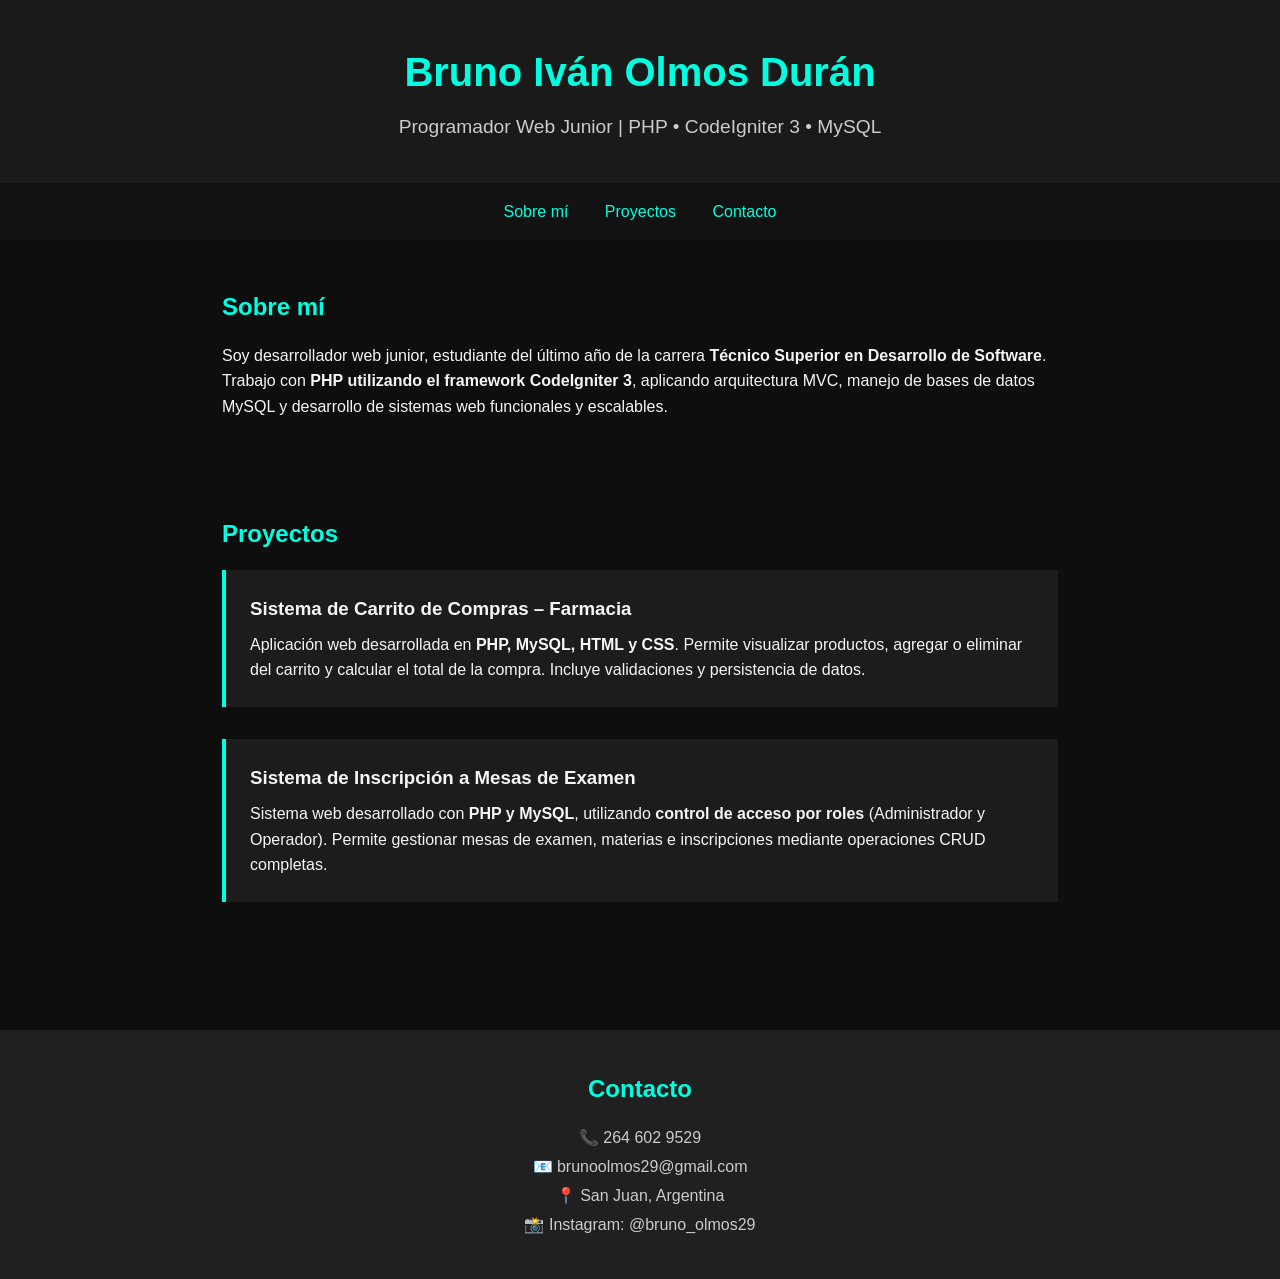
==== index.html @ dba027cf "Update portfolio details and styling in index.html" ====
<!DOCTYPE html>
<html lang="es">
<head>
  <meta charset="UTF-8">
  <meta name="viewport" content="width=device-width, initial-scale=1.0">
  <title>Bruno Iván Olmos Durán | Portafolio</title>

  <style>
    * {
      margin: 0;
      padding: 0;
      box-sizing: border-box;
      font-family: 'Segoe UI', sans-serif;
    }

    body {
      background-color: #0e0e0e;
      color: #f5f5f5;
      line-height: 1.6;
    }

    header {
      background-color: #1a1a1a;
      padding: 2.5rem;
      text-align: center;
    }

    header h1 {
      font-size: 2.5rem;
      color: #00ffe0;
    }

    header p {
      font-size: 1.2rem;
      color: #ccc;
      margin-top: .5rem;
    }

    nav {
      background: #121212;
      padding: 1rem;
      text-align: center;
    }

    nav a {
      color: #00ffe0;
      margin: 0 1rem;
      text-decoration: none;
      font-weight: 500;
    }

    section {
      padding: 3rem 2rem;
      max-width: 900px;
      margin: auto;
    }

    h2 {
      color: #00ffe0;
      margin-bottom: 1rem;
    }

    .proyecto {
      background-color: #1c1c1c;
      margin-bottom: 2rem;
      padding: 1.5rem;
      border-left: 4px solid #00ffe0;
    }

    .proyecto h3 {
      margin-bottom: .5rem;
    }

    footer {
      background-color: #202020;
      text-align: center;
      padding: 2.5rem;
      margin-top: 3rem;
    }

    footer p {
      color: #ccc;
      line-height: 1.8;
    }
  </style>
</head>

<body>

  <header>
    <h1>Bruno Iván Olmos Durán</h1>
    <p>Programador Web Junior | PHP • CodeIgniter 3 • MySQL</p>
  </header>

  <nav>
    <a href="#sobre-mi">Sobre mí</a>
    <a href="#proyectos">Proyectos</a>
    <a href="#contacto">Contacto</a>
  </nav>

  <section id="sobre-mi">
    <h2>Sobre mí</h2>
    <p>
      Soy desarrollador web junior, estudiante del último año de la carrera
      <strong>Técnico Superior en Desarrollo de Software</strong>.
      Trabajo con <strong>PHP utilizando el framework CodeIgniter 3</strong>,
      aplicando arquitectura MVC, manejo de bases de datos MySQL y desarrollo de
      sistemas web funcionales y escalables.
    </p>
  </section>

  <section id="proyectos">
    <h2>Proyectos</h2>

    <div class="proyecto">
      <h3>Sistema de Carrito de Compras – Farmacia</h3>
      <p>
        Aplicación web desarrollada en <strong>PHP, MySQL, HTML y CSS</strong>.
        Permite visualizar productos, agregar o eliminar del carrito y calcular
        el total de la compra. Incluye validaciones y persistencia de datos.
      </p>
    </div>

    <div class="proyecto">
      <h3>Sistema de Inscripción a Mesas de Examen</h3>
      <p>
        Sistema web desarrollado con <strong>PHP y MySQL</strong>, utilizando
        <strong>control de acceso por roles</strong> (Administrador y Operador).
        Permite gestionar mesas de examen, materias e inscripciones mediante
        operaciones CRUD completas.
      </p>
    </div>

  </section>

  <footer id="contacto">
    <h2>Contacto</h2>
    <p>
      📞 264 602 9529 <br>
      📧 brunoolmos29@gmail.com <br>
      📍 San Juan, Argentina <br>
      📸 Instagram: @bruno_olmos29
    </p>
  </footer>

</body>
</html>
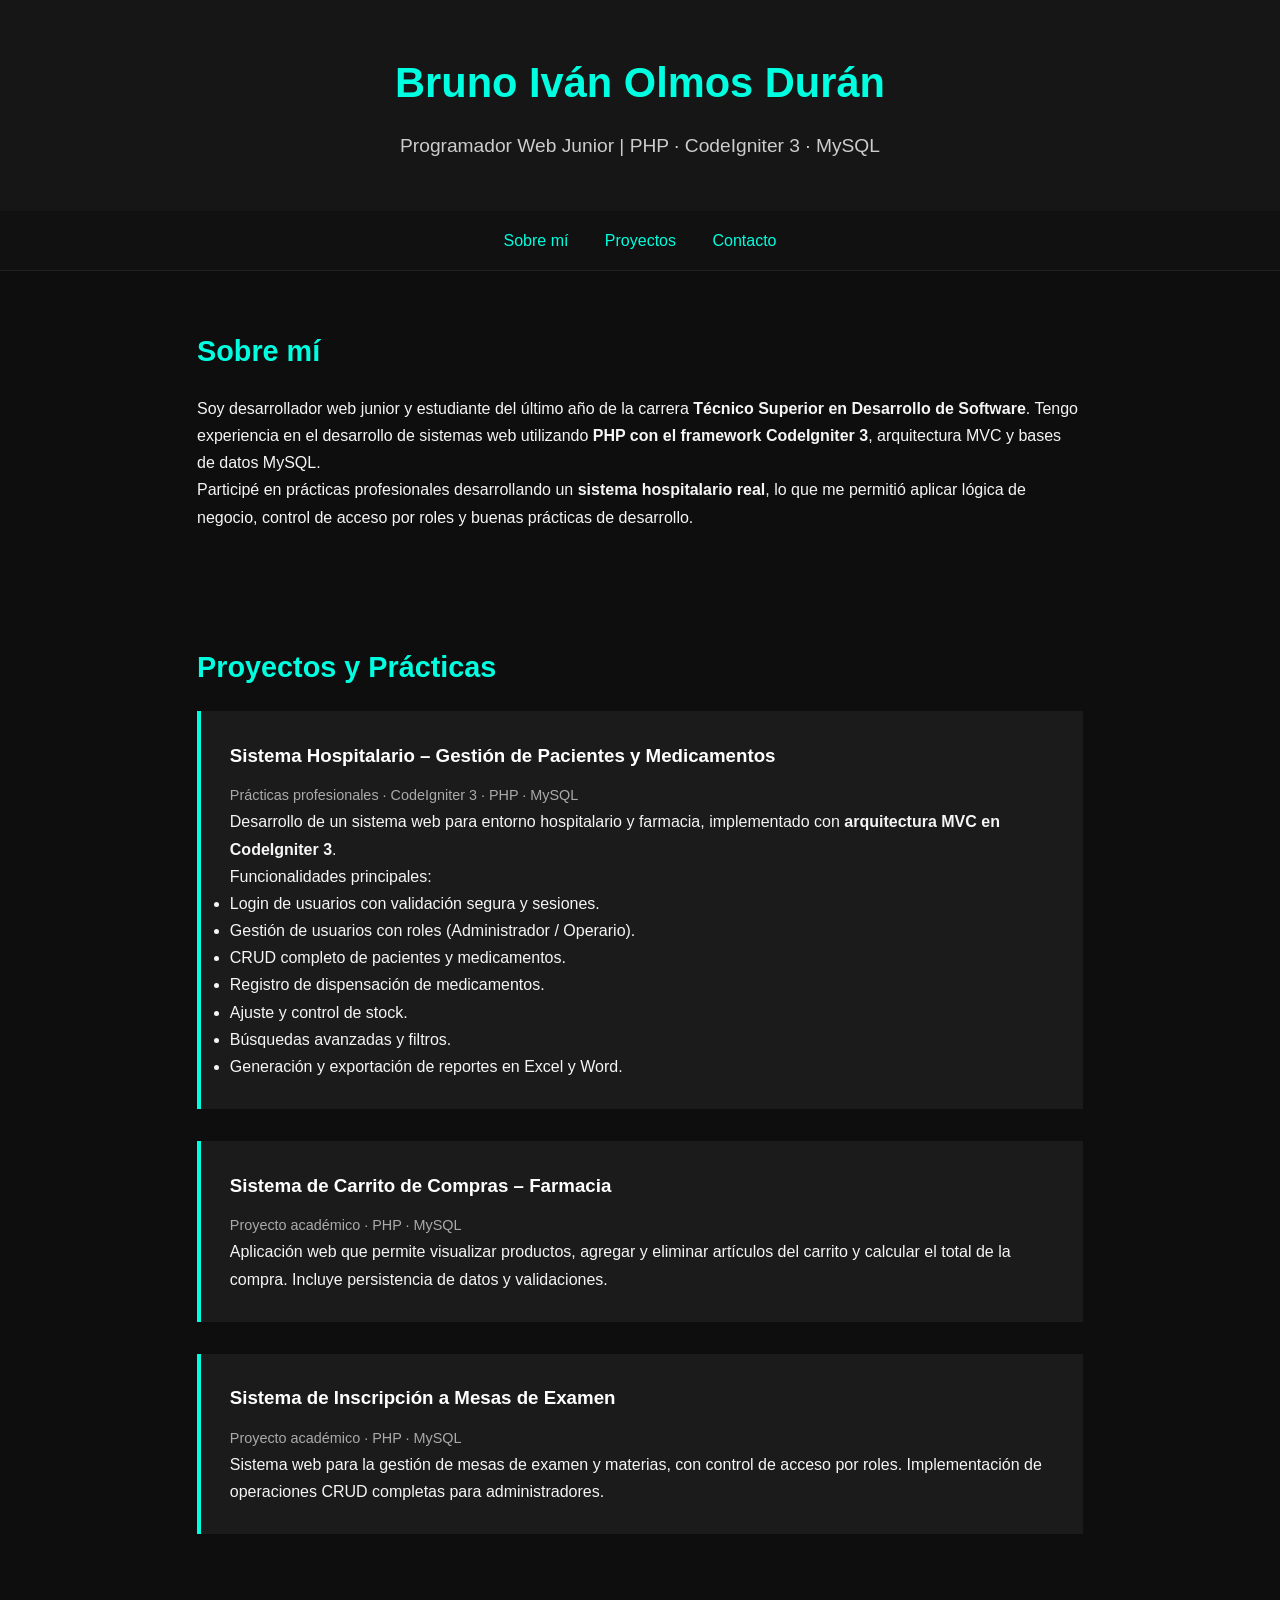
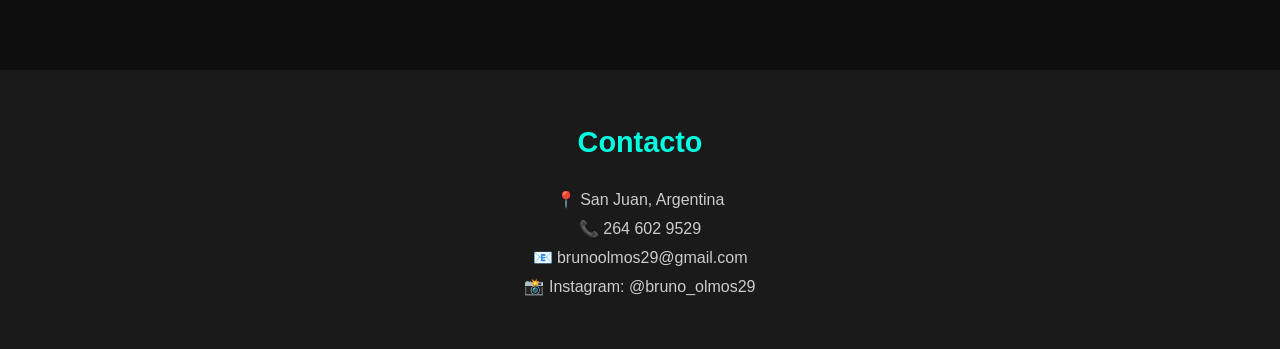
==== commit c325a587: "Update index.html" ====
--- a/index.html
+++ b/index.html
@@ -3,7 +3,7 @@
 <head>
   <meta charset="UTF-8">
   <meta name="viewport" content="width=device-width, initial-scale=1.0">
-  <title>Bruno Iván Olmos Durán | Portafolio</title>
+  <title>Bruno Iván Olmos Durán | Portafolio Profesional</title>
 
   <style>
     * {
@@ -16,30 +16,31 @@
     body {
       background-color: #0e0e0e;
       color: #f5f5f5;
-      line-height: 1.6;
+      line-height: 1.7;
     }
 
     header {
-      background-color: #1a1a1a;
-      padding: 2.5rem;
+      background-color: #161616;
+      padding: 3rem 2rem;
       text-align: center;
     }
 
     header h1 {
-      font-size: 2.5rem;
+      font-size: 2.6rem;
       color: #00ffe0;
     }
 
     header p {
       font-size: 1.2rem;
       color: #ccc;
-      margin-top: .5rem;
+      margin-top: 0.7rem;
     }
 
     nav {
-      background: #121212;
+      background: #111;
       padding: 1rem;
       text-align: center;
+      border-bottom: 1px solid #222;
     }
 
     nav a {
@@ -50,31 +51,38 @@
     }
 
     section {
-      padding: 3rem 2rem;
-      max-width: 900px;
+      padding: 3.5rem 2rem;
+      max-width: 950px;
       margin: auto;
     }
 
     h2 {
       color: #00ffe0;
-      margin-bottom: 1rem;
+      margin-bottom: 1.2rem;
+      font-size: 1.8rem;
     }
 
     .proyecto {
-      background-color: #1c1c1c;
+      background-color: #1b1b1b;
       margin-bottom: 2rem;
-      padding: 1.5rem;
+      padding: 1.8rem;
       border-left: 4px solid #00ffe0;
     }
 
     .proyecto h3 {
-      margin-bottom: .5rem;
+      margin-bottom: 0.6rem;
+      color: #ffffff;
+    }
+
+    .proyecto span {
+      font-size: 0.9rem;
+      color: #aaa;
     }
 
     footer {
-      background-color: #202020;
+      background-color: #1a1a1a;
       text-align: center;
-      padding: 2.5rem;
+      padding: 3rem 2rem;
       margin-top: 3rem;
     }
 
@@ -89,7 +97,7 @@
 
   <header>
     <h1>Bruno Iván Olmos Durán</h1>
-    <p>Programador Web Junior | PHP • CodeIgniter 3 • MySQL</p>
+    <p>Programador Web Junior | PHP · CodeIgniter 3 · MySQL</p>
   </header>
 
   <nav>
@@ -101,33 +109,60 @@
   <section id="sobre-mi">
     <h2>Sobre mí</h2>
     <p>
-      Soy desarrollador web junior, estudiante del último año de la carrera
+      Soy desarrollador web junior y estudiante del último año de la carrera
       <strong>Técnico Superior en Desarrollo de Software</strong>.
-      Trabajo con <strong>PHP utilizando el framework CodeIgniter 3</strong>,
-      aplicando arquitectura MVC, manejo de bases de datos MySQL y desarrollo de
-      sistemas web funcionales y escalables.
+      Tengo experiencia en el desarrollo de sistemas web utilizando
+      <strong>PHP con el framework CodeIgniter 3</strong>, arquitectura MVC y
+      bases de datos MySQL.
+    </p>
+    <p>
+      Participé en prácticas profesionales desarrollando un
+      <strong>sistema hospitalario real</strong>, lo que me permitió aplicar
+      lógica de negocio, control de acceso por roles y buenas prácticas de desarrollo.
     </p>
   </section>
 
   <section id="proyectos">
-    <h2>Proyectos</h2>
+    <h2>Proyectos y Prácticas</h2>
+
+    <div class="proyecto">
+      <h3>Sistema Hospitalario – Gestión de Pacientes y Medicamentos</h3>
+      <span>Prácticas profesionales · CodeIgniter 3 · PHP · MySQL</span>
+      <p>
+        Desarrollo de un sistema web para entorno hospitalario y farmacia,
+        implementado con <strong>arquitectura MVC en CodeIgniter 3</strong>.
+      </p>
+      <p>
+        Funcionalidades principales:
+      </p>
+      <ul>
+        <li>Login de usuarios con validación segura y sesiones.</li>
+        <li>Gestión de usuarios con roles (Administrador / Operario).</li>
+        <li>CRUD completo de pacientes y medicamentos.</li>
+        <li>Registro de dispensación de medicamentos.</li>
+        <li>Ajuste y control de stock.</li>
+        <li>Búsquedas avanzadas y filtros.</li>
+        <li>Generación y exportación de reportes en Excel y Word.</li>
+      </ul>
+    </div>
 
     <div class="proyecto">
       <h3>Sistema de Carrito de Compras – Farmacia</h3>
+      <span>Proyecto académico · PHP · MySQL</span>
       <p>
-        Aplicación web desarrollada en <strong>PHP, MySQL, HTML y CSS</strong>.
-        Permite visualizar productos, agregar o eliminar del carrito y calcular
-        el total de la compra. Incluye validaciones y persistencia de datos.
+        Aplicación web que permite visualizar productos, agregar y eliminar
+        artículos del carrito y calcular el total de la compra.
+        Incluye persistencia de datos y validaciones.
       </p>
     </div>
 
     <div class="proyecto">
       <h3>Sistema de Inscripción a Mesas de Examen</h3>
+      <span>Proyecto académico · PHP · MySQL</span>
       <p>
-        Sistema web desarrollado con <strong>PHP y MySQL</strong>, utilizando
-        <strong>control de acceso por roles</strong> (Administrador y Operador).
-        Permite gestionar mesas de examen, materias e inscripciones mediante
-        operaciones CRUD completas.
+        Sistema web para la gestión de mesas de examen y materias,
+        con control de acceso por roles.
+        Implementación de operaciones CRUD completas para administradores.
       </p>
     </div>
 
@@ -136,9 +171,9 @@
   <footer id="contacto">
     <h2>Contacto</h2>
     <p>
+      📍 San Juan, Argentina <br>
       📞 264 602 9529 <br>
       📧 brunoolmos29@gmail.com <br>
-      📍 San Juan, Argentina <br>
       📸 Instagram: @bruno_olmos29
     </p>
   </footer>
@@ -146,3 +181,4 @@
 </body>
 </html>
 
+
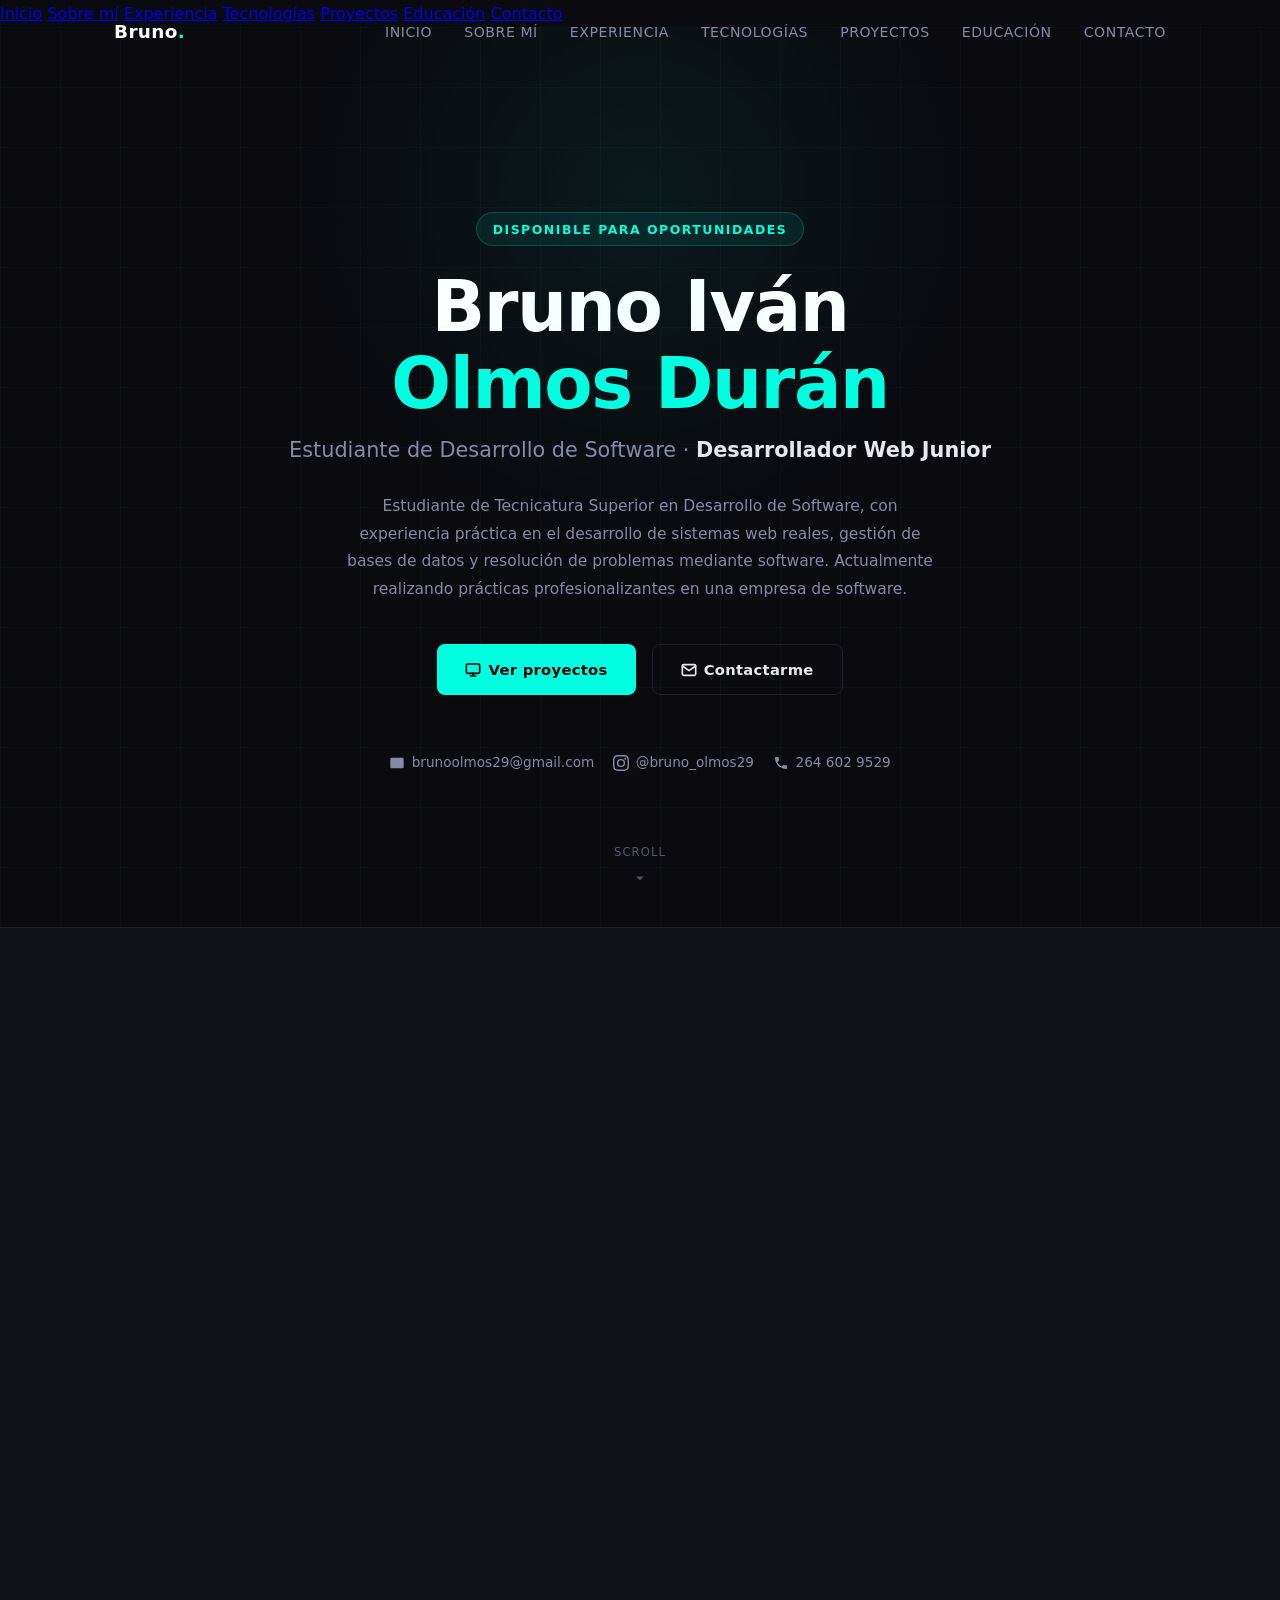
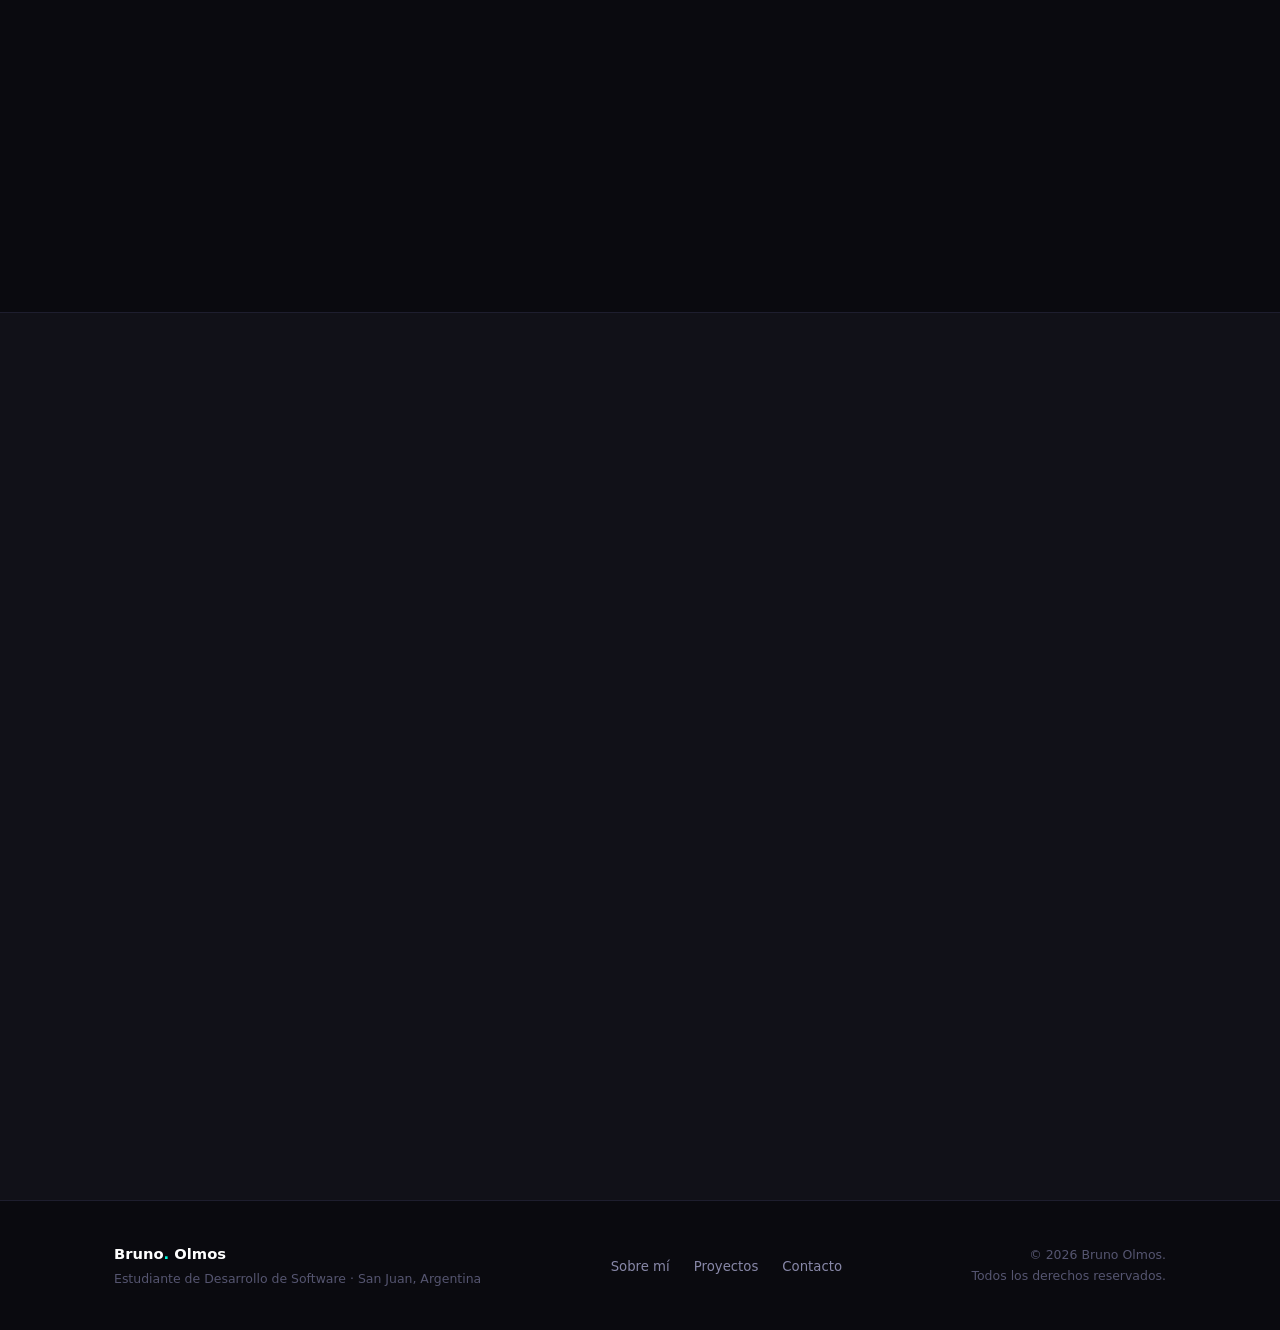
==== commit cacfb452: "Rediseño completo del portfolio" ====
--- a/index.html
+++ b/index.html
@@ -3,182 +3,633 @@
 <head>
   <meta charset="UTF-8">
   <meta name="viewport" content="width=device-width, initial-scale=1.0">
-  <title>Bruno Iván Olmos Durán | Portafolio Profesional</title>
-
-  <style>
-    * {
-      margin: 0;
-      padding: 0;
-      box-sizing: border-box;
-      font-family: 'Segoe UI', sans-serif;
-    }
-
-    body {
-      background-color: #0e0e0e;
-      color: #f5f5f5;
-      line-height: 1.7;
-    }
-
-    header {
-      background-color: #161616;
-      padding: 3rem 2rem;
-      text-align: center;
-    }
-
-    header h1 {
-      font-size: 2.6rem;
-      color: #00ffe0;
-    }
-
-    header p {
-      font-size: 1.2rem;
-      color: #ccc;
-      margin-top: 0.7rem;
-    }
-
-    nav {
-      background: #111;
-      padding: 1rem;
-      text-align: center;
-      border-bottom: 1px solid #222;
-    }
-
-    nav a {
-      color: #00ffe0;
-      margin: 0 1rem;
-      text-decoration: none;
-      font-weight: 500;
-    }
-
-    section {
-      padding: 3.5rem 2rem;
-      max-width: 950px;
-      margin: auto;
-    }
-
-    h2 {
-      color: #00ffe0;
-      margin-bottom: 1.2rem;
-      font-size: 1.8rem;
-    }
-
-    .proyecto {
-      background-color: #1b1b1b;
-      margin-bottom: 2rem;
-      padding: 1.8rem;
-      border-left: 4px solid #00ffe0;
-    }
-
-    .proyecto h3 {
-      margin-bottom: 0.6rem;
-      color: #ffffff;
-    }
-
-    .proyecto span {
-      font-size: 0.9rem;
-      color: #aaa;
-    }
-
-    footer {
-      background-color: #1a1a1a;
-      text-align: center;
-      padding: 3rem 2rem;
-      margin-top: 3rem;
-    }
-
-    footer p {
-      color: #ccc;
-      line-height: 1.8;
-    }
-  </style>
+
+  <!-- SEO -->
+  <title>Bruno Olmos | Desarrollador de Software</title>
+  <meta name="description" content="Bruno Iván Olmos Durán — Estudiante de Tecnicatura Superior en Desarrollo de Software, con experiencia práctica en el desarrollo de sistemas web, PHP, CodeIgniter, MySQL y arquitectura MVC. San Juan, Argentina.">
+  <meta name="keywords" content="Bruno Olmos, desarrollador web, PHP, CodeIgniter, MySQL, portfolio, San Juan Argentina, desarrollo de software">
+  <meta name="author" content="Bruno Iván Olmos Durán">
+
+  <!-- Open Graph -->
+  <meta property="og:type" content="website">
+  <meta property="og:title" content="Bruno Olmos | Desarrollador de Software">
+  <meta property="og:description" content="Estudiante de Desarrollo de Software con experiencia práctica en sistemas web reales. PHP · CodeIgniter · MySQL · MVC.">
+  <meta property="og:locale" content="es_AR">
+
+  <!-- Favicon (emoji fallback) -->
+  <link rel="icon" href="data:image/svg+xml,<svg xmlns='http://www.w3.org/2000/svg' viewBox='0 0 100 100'><text y='.9em' font-size='90'>💻</text></svg>">
+
+  <link rel="stylesheet" href="css/style.css">
 </head>
 
 <body>
 
-  <header>
-    <h1>Bruno Iván Olmos Durán</h1>
-    <p>Programador Web Junior | PHP · CodeIgniter 3 · MySQL</p>
-  </header>
-
-  <nav>
+  <!-- ============================================================
+       NAVBAR
+  ============================================================ -->
+  <nav id="navbar" role="navigation" aria-label="Navegación principal">
+    <div class="container nav-inner">
+      <a href="#hero" class="nav-logo">Bruno<span>.</span></a>
+
+      <ul class="nav-links" role="list">
+        <li><a href="#hero">Inicio</a></li>
+        <li><a href="#sobre-mi">Sobre mí</a></li>
+        <li><a href="#experiencia">Experiencia</a></li>
+        <li><a href="#tecnologias">Tecnologías</a></li>
+        <li><a href="#proyectos">Proyectos</a></li>
+        <li><a href="#educacion">Educación</a></li>
+        <li><a href="#contacto">Contacto</a></li>
+      </ul>
+
+      <button
+        class="nav-toggle"
+        id="nav-toggle"
+        aria-label="Abrir menú"
+        aria-expanded="false"
+        aria-controls="nav-mobile"
+      >
+        <span></span>
+        <span></span>
+        <span></span>
+      </button>
+    </div>
+  </nav>
+
+  <!-- Mobile menu overlay -->
+  <nav id="nav-mobile" role="navigation" aria-label="Menú móvil" aria-hidden="true">
+    <a href="#hero">Inicio</a>
     <a href="#sobre-mi">Sobre mí</a>
+    <a href="#experiencia">Experiencia</a>
+    <a href="#tecnologias">Tecnologías</a>
     <a href="#proyectos">Proyectos</a>
+    <a href="#educacion">Educación</a>
     <a href="#contacto">Contacto</a>
   </nav>
 
-  <section id="sobre-mi">
-    <h2>Sobre mí</h2>
-    <p>
-      Soy desarrollador web junior y estudiante del último año de la carrera
-      <strong>Técnico Superior en Desarrollo de Software</strong>.
-      Tengo experiencia en el desarrollo de sistemas web utilizando
-      <strong>PHP con el framework CodeIgniter 3</strong>, arquitectura MVC y
-      bases de datos MySQL.
+
+  <!-- ============================================================
+       HERO
+  ============================================================ -->
+  <header id="hero" role="banner">
+    <div class="hero-badge">Disponible para oportunidades</div>
+
+    <h1 class="hero-name">
+      Bruno Iván<br><span>Olmos Durán</span>
+    </h1>
+
+    <p class="hero-title">
+      Estudiante de Desarrollo de Software ·
+      <strong><span id="typed-subtitle">Desarrollador Web Junior</span></strong>
     </p>
-    <p>
-      Participé en prácticas profesionales desarrollando un
-      <strong>sistema hospitalario real</strong>, lo que me permitió aplicar
-      lógica de negocio, control de acceso por roles y buenas prácticas de desarrollo.
+
+    <p class="hero-description">
+      Estudiante de Tecnicatura Superior en Desarrollo de Software, con experiencia
+      práctica en el desarrollo de sistemas web reales, gestión de bases de datos
+      y resolución de problemas mediante software. Actualmente realizando prácticas
+      profesionalizantes en una empresa de software.
     </p>
+
+    <div class="hero-buttons">
+      <a href="#proyectos" class="btn btn-primary">
+        <svg width="16" height="16" viewBox="0 0 24 24" fill="none" stroke="currentColor" stroke-width="2.5" stroke-linecap="round" stroke-linejoin="round" aria-hidden="true"><rect x="2" y="3" width="20" height="14" rx="2"/><path d="M8 21h8M12 17v4"/></svg>
+        Ver proyectos
+      </a>
+      <a href="#contacto" class="btn btn-outline">
+        <svg width="16" height="16" viewBox="0 0 24 24" fill="none" stroke="currentColor" stroke-width="2.5" stroke-linecap="round" stroke-linejoin="round" aria-hidden="true"><path d="M4 4h16c1.1 0 2 .9 2 2v12c0 1.1-.9 2-2 2H4c-1.1 0-2-.9-2-2V6c0-1.1.9-2 2-2z"/><polyline points="22,6 12,13 2,6"/></svg>
+        Contactarme
+      </a>
+    </div>
+
+    <div class="hero-contact-links">
+      <a href="mailto:brunoolmos29@gmail.com" class="hero-contact-link" aria-label="Enviar email a Bruno Olmos">
+        <svg viewBox="0 0 24 24" aria-hidden="true"><path d="M4 4h16c1.1 0 2 .9 2 2v12c0 1.1-.9 2-2 2H4c-1.1 0-2-.9-2-2V6c0-1.1.9-2 2-2zm8 7L4 6h16l-8 5z"/></svg>
+        brunoolmos29@gmail.com
+      </a>
+      <a href="https://www.instagram.com/bruno_olmos29" target="_blank" rel="noopener noreferrer" class="hero-contact-link" aria-label="Instagram de Bruno Olmos">
+        <svg viewBox="0 0 24 24" aria-hidden="true"><path d="M12 2.163c3.204 0 3.584.012 4.85.07 3.252.148 4.771 1.691 4.919 4.919.058 1.265.069 1.645.069 4.849 0 3.205-.012 3.584-.069 4.849-.149 3.225-1.664 4.771-4.919 4.919-1.266.058-1.644.07-4.85.07-3.204 0-3.584-.012-4.849-.07-3.26-.149-4.771-1.699-4.919-4.92-.058-1.265-.07-1.644-.07-4.849 0-3.204.013-3.583.07-4.849.149-3.227 1.664-4.771 4.919-4.919 1.266-.057 1.645-.069 4.849-.069zM12 0C8.741 0 8.333.014 7.053.072 2.695.272.273 2.69.073 7.052.014 8.333 0 8.741 0 12c0 3.259.014 3.668.072 4.948.2 4.358 2.618 6.78 6.98 6.98C8.333 23.986 8.741 24 12 24c3.259 0 3.668-.014 4.948-.072 4.354-.2 6.782-2.618 6.979-6.98.059-1.28.073-1.689.073-4.948 0-3.259-.014-3.667-.072-4.947-.196-4.354-2.617-6.78-6.979-6.98C15.668.014 15.259 0 12 0zm0 5.838a6.162 6.162 0 100 12.324 6.162 6.162 0 000-12.324zM12 16a4 4 0 110-8 4 4 0 010 8zm6.406-11.845a1.44 1.44 0 100 2.881 1.44 1.44 0 000-2.881z"/></svg>
+        @bruno_olmos29
+      </a>
+      <a href="tel:+5492646029529" class="hero-contact-link" aria-label="Llamar a Bruno Olmos">
+        <svg viewBox="0 0 24 24" aria-hidden="true"><path d="M6.62 10.79c1.44 2.83 3.76 5.14 6.59 6.59l2.2-2.2c.27-.27.67-.36 1.02-.24 1.12.37 2.33.57 3.57.57.55 0 1 .45 1 1V20c0 .55-.45 1-1 1-9.39 0-17-7.61-17-17 0-.55.45-1 1-1h3.5c.55 0 1 .45 1 1 0 1.25.2 2.45.57 3.57.11.35.03.74-.25 1.02l-2.2 2.2z"/></svg>
+        264 602 9529
+      </a>
+    </div>
+
+    <div class="scroll-indicator" aria-hidden="true">
+      <span>scroll</span>
+      <svg viewBox="0 0 24 24"><path d="M7 10l5 5 5-5"/></svg>
+    </div>
+  </header>
+
+
+  <!-- ============================================================
+       SOBRE MÍ
+  ============================================================ -->
+  <section id="sobre-mi" aria-labelledby="sobre-mi-title">
+    <div class="container">
+      <div class="about-grid">
+
+        <div class="about-text reveal">
+          <h2 class="section-title" id="sobre-mi-title">Sobre <span>mí</span></h2>
+          <div class="section-divider" aria-hidden="true"></div>
+          <p class="section-subtitle">Quién soy y qué me mueve</p>
+
+          <p>
+            Soy estudiante del último año de la
+            <strong>Tecnicatura Superior en Desarrollo de Software</strong>,
+            con enfoque en el desarrollo de sistemas web orientados al backend,
+            bases de datos y resolución de problemas reales.
+          </p>
+          <p>
+            Actualmente realizo <strong>prácticas profesionalizantes</strong> en una empresa
+            de software, donde participé en el desarrollo de un sistema hospitalario real,
+            trabajando con lógica de negocio, control de acceso, gestión de datos y
+            generación de reportes.
+          </p>
+          <p>
+            Disfruto del proceso de convertir un problema concreto en una solución de software
+            funcional. Me interesa seguir creciendo profesionalmente, sumar experiencia práctica
+            y trabajar en equipo.
+          </p>
+
+          <div class="about-chips" aria-label="Áreas de interés">
+            <span class="chip">Backend</span>
+            <span class="chip">Bases de datos</span>
+            <span class="chip">Desarrollo web</span>
+            <span class="chip">Arquitectura MVC</span>
+            <span class="chip">Sistemas de gestión</span>
+          </div>
+        </div>
+
+        <div class="about-stats reveal reveal-delay-2" aria-label="Datos destacados">
+          <div class="stat-card">
+            <span class="stat-icon" aria-hidden="true">🎓</span>
+            <div class="stat-value">Último año</div>
+            <div class="stat-label">Tecnicatura en Desarrollo de Software</div>
+          </div>
+          <div class="stat-card">
+            <span class="stat-icon" aria-hidden="true">🏥</span>
+            <div class="stat-value">Prácticas reales</div>
+            <div class="stat-label">Sistema hospitalario en empresa de software</div>
+          </div>
+          <div class="stat-card">
+            <span class="stat-icon" aria-hidden="true">💻</span>
+            <div class="stat-value">3 proyectos</div>
+            <div class="stat-label">Web con PHP, MySQL y CodeIgniter</div>
+          </div>
+          <div class="stat-card">
+            <span class="stat-icon" aria-hidden="true">📍</span>
+            <div class="stat-value">San Juan</div>
+            <div class="stat-label">Argentina</div>
+          </div>
+        </div>
+
+      </div>
+    </div>
   </section>
 
-  <section id="proyectos">
-    <h2>Proyectos y Prácticas</h2>
-
-    <div class="proyecto">
-      <h3>Sistema Hospitalario – Gestión de Pacientes y Medicamentos</h3>
-      <span>Prácticas profesionales · CodeIgniter 3 · PHP · MySQL</span>
-      <p>
-        Desarrollo de un sistema web para entorno hospitalario y farmacia,
-        implementado con <strong>arquitectura MVC en CodeIgniter 3</strong>.
-      </p>
-      <p>
-        Funcionalidades principales:
-      </p>
-      <ul>
-        <li>Login de usuarios con validación segura y sesiones.</li>
-        <li>Gestión de usuarios con roles (Administrador / Operario).</li>
-        <li>CRUD completo de pacientes y medicamentos.</li>
-        <li>Registro de dispensación de medicamentos.</li>
-        <li>Ajuste y control de stock.</li>
-        <li>Búsquedas avanzadas y filtros.</li>
-        <li>Generación y exportación de reportes en Excel y Word.</li>
-      </ul>
-    </div>
-
-    <div class="proyecto">
-      <h3>Sistema de Carrito de Compras – Farmacia</h3>
-      <span>Proyecto académico · PHP · MySQL</span>
-      <p>
-        Aplicación web que permite visualizar productos, agregar y eliminar
-        artículos del carrito y calcular el total de la compra.
-        Incluye persistencia de datos y validaciones.
-      </p>
-    </div>
-
-    <div class="proyecto">
-      <h3>Sistema de Inscripción a Mesas de Examen</h3>
-      <span>Proyecto académico · PHP · MySQL</span>
-      <p>
-        Sistema web para la gestión de mesas de examen y materias,
-        con control de acceso por roles.
-        Implementación de operaciones CRUD completas para administradores.
-      </p>
-    </div>
-
+
+  <!-- ============================================================
+       EXPERIENCIA
+  ============================================================ -->
+  <section id="experiencia" aria-labelledby="experiencia-title">
+    <div class="container">
+      <div class="reveal">
+        <h2 class="section-title" id="experiencia-title">Experiencia <span>Profesional</span></h2>
+        <div class="section-divider" aria-hidden="true"></div>
+        <p class="section-subtitle">Prácticas profesionalizantes en empresa de software</p>
+      </div>
+
+      <article class="exp-card reveal reveal-delay-1" aria-label="Prácticas profesionalizantes">
+        <div class="exp-header">
+          <div>
+            <h3 class="exp-title">Desarrollador Web — Prácticas Profesionalizantes</h3>
+            <p class="exp-company">Empresa de Software · San Juan, Argentina</p>
+          </div>
+          <span class="exp-period">2025 — Actualidad</span>
+        </div>
+
+        <p class="exp-description">
+          Participación en el desarrollo de un sistema de gestión hospitalaria,
+          trabajando sobre funcionalidades reales, integrando con bases de datos
+          MySQL y aplicando arquitectura MVC con el framework CodeIgniter 3.
+        </p>
+
+        <ul class="exp-tasks" aria-label="Tareas realizadas">
+          <li>Desarrollo y mantenimiento del sistema</li>
+          <li>Login de usuarios con sesiones seguras</li>
+          <li>Implementación de roles (Administrador / Operario)</li>
+          <li>CRUD completo de pacientes</li>
+          <li>Gestión de medicamentos</li>
+          <li>Registro de dispensación de medicamentos</li>
+          <li>Ajuste y control de stock</li>
+          <li>Búsquedas avanzadas y filtros</li>
+          <li>Generación de reportes</li>
+          <li>Exportación a Excel y Word</li>
+          <li>Pruebas y corrección de errores</li>
+          <li>Trabajo en equipo</li>
+        </ul>
+
+        <div class="exp-tech" aria-label="Tecnologías utilizadas">
+          <span class="tech-tag">PHP</span>
+          <span class="tech-tag">CodeIgniter 3</span>
+          <span class="tech-tag">MySQL</span>
+          <span class="tech-tag">MVC</span>
+          <span class="tech-tag">HTML5</span>
+          <span class="tech-tag">CSS3</span>
+        </div>
+      </article>
+    </div>
   </section>
 
-  <footer id="contacto">
-    <h2>Contacto</h2>
-    <p>
-      📍 San Juan, Argentina <br>
-      📞 264 602 9529 <br>
-      📧 brunoolmos29@gmail.com <br>
-      📸 Instagram: @bruno_olmos29
-    </p>
+
+  <!-- ============================================================
+       TECNOLOGÍAS
+  ============================================================ -->
+  <section id="tecnologias" aria-labelledby="tecnologias-title">
+    <div class="container">
+      <div class="reveal">
+        <h2 class="section-title" id="tecnologias-title"><span>Tecnologías</span> que utilizo</h2>
+        <div class="section-divider" aria-hidden="true"></div>
+        <p class="section-subtitle">Stack técnico con el que trabajo actualmente</p>
+      </div>
+
+      <div class="tech-categories">
+
+        <!-- Backend -->
+        <div class="reveal reveal-delay-1">
+          <h3 class="tech-category-title">Backend</h3>
+          <div class="tech-grid">
+            <div class="tech-card">
+              <span class="tech-card-icon" aria-hidden="true">🐘</span>
+              <div class="tech-card-name">PHP</div>
+              <div class="tech-card-desc">Lenguaje principal de desarrollo</div>
+            </div>
+            <div class="tech-card">
+              <span class="tech-card-icon" aria-hidden="true">⚙️</span>
+              <div class="tech-card-name">CodeIgniter 3</div>
+              <div class="tech-card-desc">Framework MVC para PHP</div>
+            </div>
+          </div>
+        </div>
+
+        <!-- Base de datos -->
+        <div class="reveal reveal-delay-2">
+          <h3 class="tech-category-title">Base de datos</h3>
+          <div class="tech-grid">
+            <div class="tech-card">
+              <span class="tech-card-icon" aria-hidden="true">🗄️</span>
+              <div class="tech-card-name">MySQL</div>
+              <div class="tech-card-desc">Modelado y gestión de datos relacionales</div>
+            </div>
+          </div>
+        </div>
+
+        <!-- Frontend -->
+        <div class="reveal reveal-delay-3">
+          <h3 class="tech-category-title">Frontend</h3>
+          <div class="tech-grid">
+            <div class="tech-card">
+              <span class="tech-card-icon" aria-hidden="true">🌐</span>
+              <div class="tech-card-name">HTML5</div>
+              <div class="tech-card-desc">Estructura semántica de páginas web</div>
+            </div>
+            <div class="tech-card">
+              <span class="tech-card-icon" aria-hidden="true">🎨</span>
+              <div class="tech-card-name">CSS3</div>
+              <div class="tech-card-desc">Estilos, layouts y responsive design</div>
+            </div>
+          </div>
+        </div>
+
+        <!-- Arquitectura -->
+        <div class="reveal reveal-delay-4">
+          <h3 class="tech-category-title">Arquitectura</h3>
+          <div class="tech-grid">
+            <div class="tech-card">
+              <span class="tech-card-icon" aria-hidden="true">🏗️</span>
+              <div class="tech-card-name">MVC</div>
+              <div class="tech-card-desc">Patrón Modelo-Vista-Controlador</div>
+            </div>
+          </div>
+        </div>
+
+        <!-- Herramientas -->
+        <div class="reveal reveal-delay-5">
+          <h3 class="tech-category-title">Herramientas</h3>
+          <div class="tech-grid">
+            <div class="tech-card">
+              <span class="tech-card-icon" aria-hidden="true">📊</span>
+              <div class="tech-card-name">Microsoft Excel</div>
+              <div class="tech-card-desc">Exportación de reportes</div>
+            </div>
+            <div class="tech-card">
+              <span class="tech-card-icon" aria-hidden="true">📝</span>
+              <div class="tech-card-name">Microsoft Word</div>
+              <div class="tech-card-desc">Generación de documentos</div>
+            </div>
+          </div>
+        </div>
+
+      </div>
+    </div>
+  </section>
+
+
+  <!-- ============================================================
+       PROYECTOS
+  ============================================================ -->
+  <section id="proyectos" aria-labelledby="proyectos-title">
+    <div class="container">
+      <div class="reveal">
+        <h2 class="section-title" id="proyectos-title">Proyectos <span>Destacados</span></h2>
+        <div class="section-divider" aria-hidden="true"></div>
+        <p class="section-subtitle">Sistemas desarrollados durante prácticas y formación académica</p>
+      </div>
+
+      <div class="projects-grid">
+
+        <!-- Proyecto 1: Sistema Hospitalario -->
+        <article class="project-card reveal reveal-delay-1" aria-label="Sistema Hospitalario">
+          <div class="project-card-top">
+            <span class="project-number" aria-hidden="true">01</span>
+            <span class="project-type-badge badge-professional">Prácticas profesionales</span>
+          </div>
+          <div class="project-card-body">
+            <h3 class="project-card-title">Sistema Hospitalario</h3>
+            <p class="project-card-desc">
+              Sistema de gestión para entorno hospitalario y farmacia, desarrollado durante las prácticas
+              profesionalizantes. Permite administrar pacientes, medicamentos, stock y dispensaciones,
+              con control de acceso por roles y generación de reportes exportables.
+            </p>
+            <ul class="project-features" aria-label="Funcionalidades principales">
+              <li>Login seguro con gestión de sesiones</li>
+              <li>Roles: Administrador y Operario</li>
+              <li>CRUD completo de pacientes</li>
+              <li>Gestión y control de medicamentos</li>
+              <li>Registro de dispensación de medicamentos</li>
+              <li>Ajuste y control de stock</li>
+              <li>Búsquedas avanzadas con filtros</li>
+              <li>Exportación de reportes a Excel y Word</li>
+            </ul>
+            <div class="project-tech-tags" aria-label="Tecnologías">
+              <span class="project-tech-tag">PHP</span>
+              <span class="project-tech-tag">CodeIgniter 3</span>
+              <span class="project-tech-tag">MySQL</span>
+              <span class="project-tech-tag">MVC</span>
+            </div>
+          </div>
+          <div class="project-card-footer">
+            Proyecto en entorno profesional real — código privado
+          </div>
+        </article>
+
+        <!-- Proyecto 2: Carrito de Compras -->
+        <article class="project-card reveal reveal-delay-2" aria-label="Sistema de Carrito de Compras">
+          <div class="project-card-top">
+            <span class="project-number" aria-hidden="true">02</span>
+            <span class="project-type-badge badge-academic">Proyecto académico</span>
+          </div>
+          <div class="project-card-body">
+            <h3 class="project-card-title">Carrito de Compras — Farmacia</h3>
+            <p class="project-card-desc">
+              Aplicación web para gestión de un catálogo de productos de farmacia,
+              con funcionalidad completa de carrito de compras, persistencia de datos y validaciones.
+            </p>
+            <ul class="project-features" aria-label="Funcionalidades principales">
+              <li>Catálogo de productos con detalles</li>
+              <li>Agregar y eliminar artículos del carrito</li>
+              <li>Cálculo automático del total</li>
+              <li>Persistencia de datos entre sesiones</li>
+              <li>Validaciones de stock y formularios</li>
+            </ul>
+            <div class="project-tech-tags" aria-label="Tecnologías">
+              <span class="project-tech-tag">PHP</span>
+              <span class="project-tech-tag">MySQL</span>
+              <span class="project-tech-tag">HTML5</span>
+              <span class="project-tech-tag">CSS3</span>
+            </div>
+          </div>
+          <div class="project-card-footer">
+            Proyecto académico — código privado
+          </div>
+        </article>
+
+        <!-- Proyecto 3: Mesas de Examen -->
+        <article class="project-card reveal reveal-delay-3" aria-label="Sistema de Inscripción a Mesas de Examen">
+          <div class="project-card-top">
+            <span class="project-number" aria-hidden="true">03</span>
+            <span class="project-type-badge badge-academic">Proyecto académico</span>
+          </div>
+          <div class="project-card-body">
+            <h3 class="project-card-title">Inscripción a Mesas de Examen</h3>
+            <p class="project-card-desc">
+              Sistema web para la gestión de mesas de examen y materias en entorno educativo,
+              con control de acceso por roles y operaciones completas de administración.
+            </p>
+            <ul class="project-features" aria-label="Funcionalidades principales">
+              <li>Control de acceso con roles diferenciados</li>
+              <li>CRUD completo para administradores</li>
+              <li>Gestión de materias y comisiones</li>
+              <li>Inscripción y baja de alumnos en mesas</li>
+              <li>Listados y consultas del sistema</li>
+            </ul>
+            <div class="project-tech-tags" aria-label="Tecnologías">
+              <span class="project-tech-tag">PHP</span>
+              <span class="project-tech-tag">MySQL</span>
+              <span class="project-tech-tag">HTML5</span>
+              <span class="project-tech-tag">CSS3</span>
+            </div>
+          </div>
+          <div class="project-card-footer">
+            Proyecto académico — código privado
+          </div>
+        </article>
+
+      </div>
+    </div>
+  </section>
+
+
+  <!-- ============================================================
+       EDUCACIÓN
+  ============================================================ -->
+  <section id="educacion" aria-labelledby="educacion-title">
+    <div class="container">
+      <div class="reveal">
+        <h2 class="section-title" id="educacion-title"><span>Educación</span></h2>
+        <div class="section-divider" aria-hidden="true"></div>
+        <p class="section-subtitle">Formación académica</p>
+      </div>
+
+      <div class="edu-grid">
+
+        <article class="edu-card featured reveal reveal-delay-1" aria-label="Tecnicatura Superior en Desarrollo de Software">
+          <span class="edu-icon" aria-hidden="true">🎓</span>
+          <h3 class="edu-degree">Tecnicatura Superior en Desarrollo de Software</h3>
+          <p class="edu-institution">Escuela Normal Superior General Manuel Belgrano</p>
+          <p class="edu-period">San Juan, Argentina · 2022 — Actualidad</p>
+          <span class="edu-status status-active">Último año · En curso</span>
+          <p class="edu-desc">
+            Carrera técnica superior con orientación en el diseño, desarrollo y mantenimiento de sistemas
+            de software. Incluye formación en bases de datos, arquitectura de software, desarrollo web,
+            algoritmos y prácticas profesionalizantes en empresa real.
+          </p>
+        </article>
+
+        <article class="edu-card reveal reveal-delay-2" aria-label="Educación secundaria">
+          <span class="edu-icon" aria-hidden="true">📚</span>
+          <h3 class="edu-degree">Educación Secundaria Completa</h3>
+          <p class="edu-institution">Escuela Normal Superior General Manuel Belgrano</p>
+          <p class="edu-period">San Juan, Argentina</p>
+          <span class="edu-status status-completed">Completada</span>
+        </article>
+
+      </div>
+    </div>
+  </section>
+
+
+  <!-- ============================================================
+       HABILIDADES
+  ============================================================ -->
+  <section id="habilidades" aria-labelledby="habilidades-title">
+    <div class="container">
+      <div class="reveal">
+        <h2 class="section-title" id="habilidades-title">Habilidades <span>Profesionales</span></h2>
+        <div class="section-divider" aria-hidden="true"></div>
+        <p class="section-subtitle">Competencias que aplico en el trabajo diario</p>
+      </div>
+
+      <div class="skills-grid">
+        <div class="skill-card reveal reveal-delay-1">
+          <span class="skill-icon" aria-hidden="true">🤝</span>
+          <div>
+            <div class="skill-name">Trabajo en equipo</div>
+            <div class="skill-desc">Participé en proyectos de desarrollo colaborativo, coordinando tareas con otros desarrolladores.</div>
+          </div>
+        </div>
+        <div class="skill-card reveal reveal-delay-2">
+          <span class="skill-icon" aria-hidden="true">🔍</span>
+          <div>
+            <div class="skill-name">Resolución de problemas</div>
+            <div class="skill-desc">Capacidad para identificar la causa de errores en sistemas y proponer soluciones concretas.</div>
+          </div>
+        </div>
+        <div class="skill-card reveal reveal-delay-3">
+          <span class="skill-icon" aria-hidden="true">📈</span>
+          <div>
+            <div class="skill-name">Aprendizaje continuo</div>
+            <div class="skill-desc">Adaptación constante a nuevas herramientas y tecnologías dentro del área de desarrollo.</div>
+          </div>
+        </div>
+        <div class="skill-card reveal reveal-delay-4">
+          <span class="skill-icon" aria-hidden="true">✅</span>
+          <div>
+            <div class="skill-name">Responsabilidad</div>
+            <div class="skill-desc">Compromiso con los plazos, calidad del trabajo y buenas prácticas de desarrollo.</div>
+          </div>
+        </div>
+        <div class="skill-card reveal reveal-delay-5">
+          <span class="skill-icon" aria-hidden="true">📋</span>
+          <div>
+            <div class="skill-name">Organización</div>
+            <div class="skill-desc">Gestión ordenada del código, documentación y tareas dentro de un proyecto de software.</div>
+          </div>
+        </div>
+        <div class="skill-card reveal reveal-delay-1">
+          <span class="skill-icon" aria-hidden="true">💬</span>
+          <div>
+            <div class="skill-name">Comunicación efectiva</div>
+            <div class="skill-desc">Capacidad para comunicar avances, limitaciones y decisiones técnicas dentro del equipo.</div>
+          </div>
+        </div>
+      </div>
+    </div>
+  </section>
+
+
+  <!-- ============================================================
+       CONTACTO
+  ============================================================ -->
+  <section id="contacto" aria-labelledby="contacto-title">
+    <div class="container">
+      <div class="contact-wrapper">
+        <div class="reveal">
+          <h2 class="section-title" id="contacto-title">¿Hablamos?</h2>
+          <div class="section-divider" style="margin: .6rem auto .8rem;" aria-hidden="true"></div>
+          <p class="section-subtitle" style="margin-bottom:1.5rem;">Contacto</p>
+          <p class="contact-intro">
+            Estoy disponible para oportunidades de práctica, trabajo junior o proyectos freelance.
+            Si querés contactarme, podés escribirme directamente por email o a través de Instagram.
+          </p>
+        </div>
+
+        <div class="contact-cards reveal reveal-delay-1">
+          <a href="mailto:brunoolmos29@gmail.com" class="contact-card" aria-label="Enviar email a brunoolmos29@gmail.com">
+            <span class="contact-card-icon" aria-hidden="true">📧</span>
+            <span class="contact-card-label">Email</span>
+            <span class="contact-card-value">brunoolmos29@gmail.com</span>
+          </a>
+          <a href="tel:+5492646029529" class="contact-card" aria-label="Llamar al 264 602 9529">
+            <span class="contact-card-icon" aria-hidden="true">📞</span>
+            <span class="contact-card-label">Teléfono</span>
+            <span class="contact-card-value">264 602 9529</span>
+          </a>
+          <a href="https://www.instagram.com/bruno_olmos29" target="_blank" rel="noopener noreferrer" class="contact-card" aria-label="Instagram @bruno_olmos29">
+            <span class="contact-card-icon" aria-hidden="true">📸</span>
+            <span class="contact-card-label">Instagram</span>
+            <span class="contact-card-value">@bruno_olmos29</span>
+          </a>
+          <div class="contact-card" style="cursor:default;" aria-label="Ubicación San Juan, Argentina">
+            <span class="contact-card-icon" aria-hidden="true">📍</span>
+            <span class="contact-card-label">Ubicación</span>
+            <span class="contact-card-value">San Juan, Argentina</span>
+          </div>
+        </div>
+
+        <div class="contact-buttons reveal reveal-delay-2">
+          <a href="mailto:brunoolmos29@gmail.com" class="btn btn-primary" aria-label="Enviar email">
+            <svg width="16" height="16" viewBox="0 0 24 24" fill="none" stroke="currentColor" stroke-width="2.5" stroke-linecap="round" stroke-linejoin="round" aria-hidden="true"><path d="M4 4h16c1.1 0 2 .9 2 2v12c0 1.1-.9 2-2 2H4c-1.1 0-2-.9-2-2V6c0-1.1.9-2 2-2z"/><polyline points="22,6 12,13 2,6"/></svg>
+            Enviar email
+          </a>
+          <a href="https://www.instagram.com/bruno_olmos29" target="_blank" rel="noopener noreferrer" class="btn btn-outline" aria-label="Ver Instagram de Bruno Olmos">
+            <svg width="16" height="16" viewBox="0 0 24 24" fill="currentColor" aria-hidden="true"><path d="M12 2.163c3.204 0 3.584.012 4.85.07 3.252.148 4.771 1.691 4.919 4.919.058 1.265.069 1.645.069 4.849 0 3.205-.012 3.584-.069 4.849-.149 3.225-1.664 4.771-4.919 4.919-1.266.058-1.644.07-4.85.07-3.204 0-3.584-.012-4.849-.07-3.26-.149-4.771-1.699-4.919-4.92-.058-1.265-.07-1.644-.07-4.849 0-3.204.013-3.583.07-4.849.149-3.227 1.664-4.771 4.919-4.919 1.266-.057 1.645-.069 4.849-.069zM12 0C8.741 0 8.333.014 7.053.072 2.695.272.273 2.69.073 7.052.014 8.333 0 8.741 0 12c0 3.259.014 3.668.072 4.948.2 4.358 2.618 6.78 6.98 6.98C8.333 23.986 8.741 24 12 24c3.259 0 3.668-.014 4.948-.072 4.354-.2 6.782-2.618 6.979-6.98.059-1.28.073-1.689.073-4.948 0-3.259-.014-3.667-.072-4.947-.196-4.354-2.617-6.78-6.979-6.98C15.668.014 15.259 0 12 0zm0 5.838a6.162 6.162 0 100 12.324 6.162 6.162 0 000-12.324zM12 16a4 4 0 110-8 4 4 0 010 8zm6.406-11.845a1.44 1.44 0 100 2.881 1.44 1.44 0 000-2.881z"/></svg>
+            Instagram
+          </a>
+        </div>
+
+      </div>
+    </div>
+  </section>
+
+
+  <!-- ============================================================
+       FOOTER
+  ============================================================ -->
+  <footer id="footer" role="contentinfo">
+    <div class="container">
+      <div class="footer-inner">
+        <div>
+          <div class="footer-brand">Bruno<span>.</span> Olmos</div>
+          <div class="footer-sub">Estudiante de Desarrollo de Software · San Juan, Argentina</div>
+        </div>
+
+        <ul class="footer-links" role="list">
+          <li><a href="#sobre-mi">Sobre mí</a></li>
+          <li><a href="#proyectos">Proyectos</a></li>
+          <li><a href="#contacto">Contacto</a></li>
+        </ul>
+
+        <div class="footer-copy">
+          © <span id="current-year">2026</span> Bruno Olmos.<br>
+          Todos los derechos reservados.
+        </div>
+      </div>
+    </div>
   </footer>
 
+
+  <script src="js/script.js"></script>
 </body>
 </html>
-
-
--- a/css/style.css
+++ b/css/style.css
@@ -0,0 +1,1198 @@
+/* ============================================================
+   BRUNO OLMOS — PORTFOLIO
+   style.css
+   ============================================================ */
+
+/* ---------- RESET & VARIABLES ---------- */
+*, *::before, *::after {
+  margin: 0;
+  padding: 0;
+  box-sizing: border-box;
+}
+
+:root {
+  --accent:     #00ffe0;
+  --accent-dim: #00c9b1;
+  --bg:         #0a0a0f;
+  --bg-card:    #111118;
+  --bg-card2:   #16161f;
+  --border:     #1e1e2e;
+  --text:       #e8e8f0;
+  --text-muted: #8888a8;
+  --text-dim:   #555570;
+  --white:      #ffffff;
+  --radius:     12px;
+  --radius-sm:  8px;
+  --shadow:     0 4px 32px rgba(0,0,0,.45);
+  --transition: .25s ease;
+  --font:       'Segoe UI', system-ui, -apple-system, sans-serif;
+  --font-mono:  'Consolas', 'Courier New', monospace;
+}
+
+html {
+  scroll-behavior: smooth;
+  font-size: 16px;
+}
+
+body {
+  background-color: var(--bg);
+  color: var(--text);
+  font-family: var(--font);
+  line-height: 1.7;
+  overflow-x: hidden;
+}
+
+/* ---------- SCROLLBAR ---------- */
+::-webkit-scrollbar { width: 6px; }
+::-webkit-scrollbar-track { background: var(--bg); }
+::-webkit-scrollbar-thumb { background: var(--border); border-radius: 3px; }
+::-webkit-scrollbar-thumb:hover { background: var(--accent-dim); }
+
+/* ---------- SELECTION ---------- */
+::selection { background: var(--accent); color: #000; }
+
+/* ---------- UTILITIES ---------- */
+.container {
+  max-width: 1100px;
+  margin: 0 auto;
+  padding: 0 1.5rem;
+}
+
+.section-title {
+  font-size: clamp(1.6rem, 4vw, 2.2rem);
+  font-weight: 700;
+  color: var(--white);
+  margin-bottom: .4rem;
+}
+
+.section-title span {
+  color: var(--accent);
+}
+
+.section-subtitle {
+  color: var(--text-muted);
+  font-size: .95rem;
+  margin-bottom: 3rem;
+}
+
+.section-divider {
+  width: 48px;
+  height: 3px;
+  background: var(--accent);
+  margin: .6rem 0 .8rem;
+  border-radius: 2px;
+}
+
+section {
+  padding: 6rem 0;
+}
+
+/* ---------- FADE-IN OBSERVER ---------- */
+.reveal {
+  opacity: 0;
+  transform: translateY(28px);
+  transition: opacity .55s ease, transform .55s ease;
+}
+
+.reveal.visible {
+  opacity: 1;
+  transform: none;
+}
+
+.reveal-delay-1 { transition-delay: .1s; }
+.reveal-delay-2 { transition-delay: .2s; }
+.reveal-delay-3 { transition-delay: .3s; }
+.reveal-delay-4 { transition-delay: .4s; }
+.reveal-delay-5 { transition-delay: .5s; }
+
+
+/* ============================================================
+   NAVBAR
+   ============================================================ */
+#navbar {
+  position: fixed;
+  top: 0;
+  left: 0;
+  right: 0;
+  z-index: 1000;
+  padding: 1rem 0;
+  transition: background var(--transition), box-shadow var(--transition), padding var(--transition);
+}
+
+#navbar.scrolled {
+  background: rgba(10,10,15,.95);
+  backdrop-filter: blur(12px);
+  -webkit-backdrop-filter: blur(12px);
+  box-shadow: 0 1px 0 var(--border);
+  padding: .65rem 0;
+}
+
+.nav-inner {
+  display: flex;
+  align-items: center;
+  justify-content: space-between;
+}
+
+.nav-logo {
+  font-size: 1.15rem;
+  font-weight: 700;
+  color: var(--white);
+  text-decoration: none;
+  letter-spacing: .02em;
+}
+
+.nav-logo span { color: var(--accent); }
+
+.nav-links {
+  display: flex;
+  gap: 2rem;
+  list-style: none;
+}
+
+.nav-links a {
+  color: var(--text-muted);
+  text-decoration: none;
+  font-size: .88rem;
+  font-weight: 500;
+  letter-spacing: .04em;
+  text-transform: uppercase;
+  position: relative;
+  transition: color var(--transition);
+}
+
+.nav-links a::after {
+  content: '';
+  position: absolute;
+  bottom: -4px;
+  left: 0;
+  width: 0;
+  height: 2px;
+  background: var(--accent);
+  transition: width var(--transition);
+}
+
+.nav-links a:hover,
+.nav-links a.active {
+  color: var(--white);
+}
+
+.nav-links a:hover::after,
+.nav-links a.active::after {
+  width: 100%;
+}
+
+/* hamburger */
+.nav-toggle {
+  display: none;
+  flex-direction: column;
+  gap: 5px;
+  cursor: pointer;
+  padding: 4px;
+  background: none;
+  border: none;
+  aria-label: "Menú";
+}
+
+.nav-toggle span {
+  display: block;
+  width: 24px;
+  height: 2px;
+  background: var(--text);
+  border-radius: 2px;
+  transition: transform var(--transition), opacity var(--transition);
+}
+
+.nav-toggle.open span:nth-child(1) { transform: translateY(7px) rotate(45deg); }
+.nav-toggle.open span:nth-child(2) { opacity: 0; }
+.nav-toggle.open span:nth-child(3) { transform: translateY(-7px) rotate(-45deg); }
+
+/* mobile menu */
+.nav-mobile {
+  display: none;
+  position: fixed;
+  inset: 0;
+  top: 60px;
+  background: rgba(10,10,15,.98);
+  backdrop-filter: blur(16px);
+  -webkit-backdrop-filter: blur(16px);
+  flex-direction: column;
+  align-items: center;
+  justify-content: center;
+  gap: 2.5rem;
+  z-index: 999;
+  opacity: 0;
+  transition: opacity .3s ease;
+}
+
+.nav-mobile.open {
+  display: flex;
+  opacity: 1;
+}
+
+.nav-mobile a {
+  color: var(--text);
+  text-decoration: none;
+  font-size: 1.4rem;
+  font-weight: 600;
+  letter-spacing: .04em;
+  transition: color var(--transition);
+}
+
+.nav-mobile a:hover { color: var(--accent); }
+
+
+/* ============================================================
+   HERO
+   ============================================================ */
+#hero {
+  min-height: 100vh;
+  display: flex;
+  flex-direction: column;
+  align-items: center;
+  justify-content: center;
+  text-align: center;
+  padding: 6rem 1.5rem 4rem;
+  position: relative;
+  overflow: hidden;
+}
+
+/* subtle grid background */
+#hero::before {
+  content: '';
+  position: absolute;
+  inset: 0;
+  background-image:
+    linear-gradient(rgba(0,255,224,.03) 1px, transparent 1px),
+    linear-gradient(90deg, rgba(0,255,224,.03) 1px, transparent 1px);
+  background-size: 60px 60px;
+  pointer-events: none;
+}
+
+/* radial glow */
+#hero::after {
+  content: '';
+  position: absolute;
+  top: -20%;
+  left: 50%;
+  transform: translateX(-50%);
+  width: 700px;
+  height: 700px;
+  background: radial-gradient(circle, rgba(0,255,224,.06) 0%, transparent 70%);
+  pointer-events: none;
+}
+
+.hero-badge {
+  display: inline-block;
+  background: rgba(0,255,224,.08);
+  border: 1px solid rgba(0,255,224,.2);
+  color: var(--accent);
+  font-size: .78rem;
+  font-weight: 600;
+  letter-spacing: .12em;
+  text-transform: uppercase;
+  padding: .35rem 1rem;
+  border-radius: 100px;
+  margin-bottom: 1.4rem;
+}
+
+.hero-name {
+  font-size: clamp(2.4rem, 7vw, 4.4rem);
+  font-weight: 800;
+  color: var(--white);
+  line-height: 1.1;
+  letter-spacing: -.02em;
+  margin-bottom: .6rem;
+}
+
+.hero-name span { color: var(--accent); }
+
+.hero-title {
+  font-size: clamp(1rem, 2.5vw, 1.3rem);
+  color: var(--text-muted);
+  font-weight: 400;
+  margin-bottom: 1.5rem;
+}
+
+.hero-title strong {
+  color: var(--text);
+  font-weight: 600;
+}
+
+.hero-description {
+  max-width: 600px;
+  margin: 0 auto 2.5rem;
+  color: var(--text-muted);
+  font-size: .97rem;
+  line-height: 1.8;
+}
+
+.hero-buttons {
+  display: flex;
+  gap: 1rem;
+  justify-content: center;
+  flex-wrap: wrap;
+  margin-bottom: 3.5rem;
+}
+
+/* BUTTONS */
+.btn {
+  display: inline-flex;
+  align-items: center;
+  gap: .45rem;
+  padding: .75rem 1.75rem;
+  border-radius: var(--radius-sm);
+  font-size: .92rem;
+  font-weight: 600;
+  text-decoration: none;
+  cursor: pointer;
+  border: none;
+  transition: transform var(--transition), box-shadow var(--transition), background var(--transition);
+  letter-spacing: .02em;
+}
+
+.btn:focus-visible {
+  outline: 2px solid var(--accent);
+  outline-offset: 3px;
+}
+
+.btn-primary {
+  background: var(--accent);
+  color: #000;
+}
+
+.btn-primary:hover {
+  background: var(--white);
+  transform: translateY(-2px);
+  box-shadow: 0 8px 24px rgba(0,255,224,.25);
+}
+
+.btn-outline {
+  background: transparent;
+  color: var(--text);
+  border: 1px solid var(--border);
+}
+
+.btn-outline:hover {
+  border-color: var(--accent);
+  color: var(--accent);
+  transform: translateY(-2px);
+}
+
+.btn-sm {
+  padding: .55rem 1.2rem;
+  font-size: .84rem;
+}
+
+/* contact links row */
+.hero-contact-links {
+  display: flex;
+  gap: 1.2rem;
+  justify-content: center;
+  flex-wrap: wrap;
+}
+
+.hero-contact-link {
+  display: inline-flex;
+  align-items: center;
+  gap: .4rem;
+  color: var(--text-muted);
+  text-decoration: none;
+  font-size: .85rem;
+  transition: color var(--transition);
+}
+
+.hero-contact-link:hover { color: var(--accent); }
+
+.hero-contact-link svg {
+  width: 16px;
+  height: 16px;
+  fill: currentColor;
+}
+
+/* scroll indicator */
+.scroll-indicator {
+  position: absolute;
+  bottom: 2.5rem;
+  left: 50%;
+  transform: translateX(-50%);
+  display: flex;
+  flex-direction: column;
+  align-items: center;
+  gap: .4rem;
+  color: var(--text-dim);
+  font-size: .72rem;
+  letter-spacing: .1em;
+  text-transform: uppercase;
+  animation: bounce 2s infinite;
+}
+
+.scroll-indicator svg {
+  width: 18px;
+  height: 18px;
+  fill: currentColor;
+}
+
+@keyframes bounce {
+  0%, 100% { transform: translateX(-50%) translateY(0); }
+  50%       { transform: translateX(-50%) translateY(6px); }
+}
+
+
+/* ============================================================
+   SOBRE MÍ
+   ============================================================ */
+#sobre-mi {
+  background: var(--bg-card);
+  border-top: 1px solid var(--border);
+  border-bottom: 1px solid var(--border);
+}
+
+.about-grid {
+  display: grid;
+  grid-template-columns: 1fr 1fr;
+  gap: 4rem;
+  align-items: center;
+}
+
+.about-text p {
+  color: var(--text-muted);
+  margin-bottom: 1rem;
+  font-size: .96rem;
+}
+
+.about-text p:last-child { margin-bottom: 0; }
+
+.about-chips {
+  margin-top: 1.8rem;
+  display: flex;
+  flex-wrap: wrap;
+  gap: .6rem;
+}
+
+.chip {
+  background: rgba(0,255,224,.07);
+  border: 1px solid rgba(0,255,224,.18);
+  color: var(--accent);
+  font-size: .78rem;
+  font-weight: 600;
+  letter-spacing: .06em;
+  text-transform: uppercase;
+  padding: .3rem .85rem;
+  border-radius: 100px;
+}
+
+.about-stats {
+  display: grid;
+  grid-template-columns: 1fr 1fr;
+  gap: 1.2rem;
+}
+
+.stat-card {
+  background: var(--bg-card2);
+  border: 1px solid var(--border);
+  border-radius: var(--radius);
+  padding: 1.5rem;
+  text-align: center;
+  transition: border-color var(--transition), transform var(--transition);
+}
+
+.stat-card:hover {
+  border-color: var(--accent);
+  transform: translateY(-3px);
+}
+
+.stat-card .stat-icon {
+  font-size: 1.8rem;
+  margin-bottom: .5rem;
+  display: block;
+}
+
+.stat-card .stat-label {
+  font-size: .82rem;
+  color: var(--text-muted);
+  line-height: 1.4;
+}
+
+.stat-card .stat-value {
+  font-size: 1.05rem;
+  font-weight: 700;
+  color: var(--white);
+  margin-bottom: .2rem;
+}
+
+
+/* ============================================================
+   EXPERIENCIA
+   ============================================================ */
+#experiencia {
+  background: var(--bg);
+}
+
+.exp-card {
+  background: var(--bg-card);
+  border: 1px solid var(--border);
+  border-radius: var(--radius);
+  padding: 2.2rem;
+  position: relative;
+  overflow: hidden;
+  transition: border-color var(--transition), box-shadow var(--transition);
+}
+
+.exp-card::before {
+  content: '';
+  position: absolute;
+  top: 0;
+  left: 0;
+  width: 4px;
+  height: 100%;
+  background: var(--accent);
+  border-radius: 0 0 0 var(--radius);
+}
+
+.exp-card:hover {
+  border-color: var(--accent);
+  box-shadow: 0 8px 40px rgba(0,0,0,.3);
+}
+
+.exp-header {
+  display: flex;
+  justify-content: space-between;
+  align-items: flex-start;
+  gap: 1rem;
+  margin-bottom: 1rem;
+  flex-wrap: wrap;
+}
+
+.exp-title {
+  font-size: 1.2rem;
+  font-weight: 700;
+  color: var(--white);
+  margin-bottom: .25rem;
+}
+
+.exp-company {
+  font-size: .9rem;
+  color: var(--accent);
+  font-weight: 600;
+}
+
+.exp-period {
+  background: rgba(0,255,224,.07);
+  border: 1px solid rgba(0,255,224,.15);
+  color: var(--text-muted);
+  font-size: .78rem;
+  font-weight: 600;
+  letter-spacing: .05em;
+  padding: .3rem .8rem;
+  border-radius: 100px;
+  white-space: nowrap;
+}
+
+.exp-description {
+  color: var(--text-muted);
+  font-size: .93rem;
+  margin-bottom: 1.4rem;
+}
+
+.exp-tasks {
+  display: grid;
+  grid-template-columns: repeat(auto-fill, minmax(230px, 1fr));
+  gap: .55rem;
+  margin-bottom: 1.4rem;
+  list-style: none;
+}
+
+.exp-tasks li {
+  display: flex;
+  align-items: flex-start;
+  gap: .5rem;
+  font-size: .88rem;
+  color: var(--text-muted);
+}
+
+.exp-tasks li::before {
+  content: '▸';
+  color: var(--accent);
+  font-size: .75rem;
+  margin-top: .2rem;
+  flex-shrink: 0;
+}
+
+.exp-tech {
+  display: flex;
+  flex-wrap: wrap;
+  gap: .5rem;
+}
+
+.tech-tag {
+  background: var(--bg-card2);
+  border: 1px solid var(--border);
+  color: var(--text-muted);
+  font-size: .78rem;
+  font-family: var(--font-mono);
+  padding: .25rem .7rem;
+  border-radius: var(--radius-sm);
+  transition: border-color var(--transition), color var(--transition);
+}
+
+.exp-card:hover .tech-tag {
+  border-color: rgba(0,255,224,.25);
+  color: var(--accent);
+}
+
+
+/* ============================================================
+   TECNOLOGÍAS
+   ============================================================ */
+#tecnologias {
+  background: var(--bg-card);
+  border-top: 1px solid var(--border);
+  border-bottom: 1px solid var(--border);
+}
+
+.tech-categories {
+  display: flex;
+  flex-direction: column;
+  gap: 2.5rem;
+}
+
+.tech-category-title {
+  font-size: .72rem;
+  font-weight: 700;
+  letter-spacing: .15em;
+  text-transform: uppercase;
+  color: var(--accent);
+  margin-bottom: 1rem;
+  display: flex;
+  align-items: center;
+  gap: .6rem;
+}
+
+.tech-category-title::after {
+  content: '';
+  flex: 1;
+  height: 1px;
+  background: var(--border);
+}
+
+.tech-grid {
+  display: grid;
+  grid-template-columns: repeat(auto-fill, minmax(130px, 1fr));
+  gap: .9rem;
+}
+
+.tech-card {
+  background: var(--bg-card2);
+  border: 1px solid var(--border);
+  border-radius: var(--radius);
+  padding: 1.2rem;
+  text-align: center;
+  transition: border-color var(--transition), transform var(--transition), box-shadow var(--transition);
+  cursor: default;
+}
+
+.tech-card:hover {
+  border-color: var(--accent);
+  transform: translateY(-4px);
+  box-shadow: 0 8px 28px rgba(0,255,224,.1);
+}
+
+.tech-card-icon {
+  font-size: 1.9rem;
+  display: block;
+  margin-bottom: .5rem;
+}
+
+.tech-card-name {
+  font-size: .85rem;
+  font-weight: 700;
+  color: var(--white);
+  margin-bottom: .2rem;
+}
+
+.tech-card-desc {
+  font-size: .72rem;
+  color: var(--text-muted);
+  line-height: 1.3;
+}
+
+
+/* ============================================================
+   PROYECTOS
+   ============================================================ */
+#proyectos {
+  background: var(--bg);
+}
+
+.projects-grid {
+  display: grid;
+  grid-template-columns: repeat(auto-fill, minmax(320px, 1fr));
+  gap: 1.5rem;
+}
+
+.project-card {
+  background: var(--bg-card);
+  border: 1px solid var(--border);
+  border-radius: var(--radius);
+  overflow: hidden;
+  display: flex;
+  flex-direction: column;
+  transition: border-color var(--transition), transform var(--transition), box-shadow var(--transition);
+  position: relative;
+}
+
+.project-card:hover {
+  border-color: var(--accent);
+  transform: translateY(-6px);
+  box-shadow: 0 16px 48px rgba(0,0,0,.4), 0 0 0 1px rgba(0,255,224,.08);
+}
+
+.project-card-top {
+  padding: 1.6rem 1.6rem 0;
+  display: flex;
+  justify-content: space-between;
+  align-items: flex-start;
+}
+
+.project-number {
+  font-size: .72rem;
+  font-weight: 700;
+  letter-spacing: .14em;
+  text-transform: uppercase;
+  color: var(--text-dim);
+  font-family: var(--font-mono);
+}
+
+.project-type-badge {
+  font-size: .72rem;
+  font-weight: 600;
+  letter-spacing: .07em;
+  text-transform: uppercase;
+  padding: .25rem .7rem;
+  border-radius: 100px;
+}
+
+.badge-professional {
+  background: rgba(0,255,224,.1);
+  border: 1px solid rgba(0,255,224,.25);
+  color: var(--accent);
+}
+
+.badge-academic {
+  background: rgba(139,92,246,.1);
+  border: 1px solid rgba(139,92,246,.25);
+  color: #a78bfa;
+}
+
+.project-card-body {
+  padding: 1rem 1.6rem 1.6rem;
+  flex: 1;
+  display: flex;
+  flex-direction: column;
+}
+
+.project-card-title {
+  font-size: 1.1rem;
+  font-weight: 700;
+  color: var(--white);
+  margin-bottom: .6rem;
+  transition: color var(--transition);
+}
+
+.project-card:hover .project-card-title {
+  color: var(--accent);
+}
+
+.project-card-desc {
+  font-size: .88rem;
+  color: var(--text-muted);
+  margin-bottom: 1rem;
+  line-height: 1.65;
+}
+
+.project-features {
+  list-style: none;
+  margin-bottom: 1.2rem;
+  flex: 1;
+}
+
+.project-features li {
+  display: flex;
+  align-items: flex-start;
+  gap: .45rem;
+  font-size: .83rem;
+  color: var(--text-muted);
+  margin-bottom: .3rem;
+}
+
+.project-features li::before {
+  content: '▸';
+  color: var(--accent);
+  font-size: .7rem;
+  margin-top: .22rem;
+  flex-shrink: 0;
+}
+
+.project-tech-tags {
+  display: flex;
+  flex-wrap: wrap;
+  gap: .45rem;
+  margin-bottom: 1.2rem;
+}
+
+.project-tech-tag {
+  background: rgba(0,255,224,.06);
+  border: 1px solid rgba(0,255,224,.14);
+  color: var(--accent);
+  font-size: .72rem;
+  font-family: var(--font-mono);
+  font-weight: 600;
+  padding: .2rem .6rem;
+  border-radius: 4px;
+}
+
+.project-card-footer {
+  border-top: 1px solid var(--border);
+  padding: 1rem 1.6rem;
+  font-size: .8rem;
+  color: var(--text-dim);
+  font-style: italic;
+}
+
+
+/* ============================================================
+   EDUCACIÓN
+   ============================================================ */
+#educacion {
+  background: var(--bg-card);
+  border-top: 1px solid var(--border);
+  border-bottom: 1px solid var(--border);
+}
+
+.edu-grid {
+  display: grid;
+  grid-template-columns: 1fr 1fr;
+  gap: 1.5rem;
+}
+
+.edu-card {
+  background: var(--bg-card2);
+  border: 1px solid var(--border);
+  border-radius: var(--radius);
+  padding: 2rem;
+  transition: border-color var(--transition), transform var(--transition);
+  position: relative;
+  overflow: hidden;
+}
+
+.edu-card.featured {
+  border-color: rgba(0,255,224,.3);
+  grid-column: 1 / -1;
+}
+
+.edu-card.featured::before {
+  content: 'Principal';
+  position: absolute;
+  top: 1rem;
+  right: 1rem;
+  background: rgba(0,255,224,.1);
+  border: 1px solid rgba(0,255,224,.2);
+  color: var(--accent);
+  font-size: .7rem;
+  font-weight: 700;
+  letter-spacing: .1em;
+  text-transform: uppercase;
+  padding: .25rem .7rem;
+  border-radius: 100px;
+}
+
+.edu-card:hover {
+  border-color: var(--accent);
+  transform: translateY(-3px);
+}
+
+.edu-icon {
+  font-size: 2rem;
+  display: block;
+  margin-bottom: .8rem;
+}
+
+.edu-degree {
+  font-size: 1.05rem;
+  font-weight: 700;
+  color: var(--white);
+  margin-bottom: .3rem;
+}
+
+.edu-institution {
+  font-size: .88rem;
+  color: var(--accent);
+  font-weight: 600;
+  margin-bottom: .5rem;
+}
+
+.edu-period {
+  font-size: .82rem;
+  color: var(--text-muted);
+  margin-bottom: .8rem;
+}
+
+.edu-status {
+  display: inline-block;
+  font-size: .75rem;
+  font-weight: 600;
+  letter-spacing: .07em;
+  text-transform: uppercase;
+  padding: .25rem .75rem;
+  border-radius: 100px;
+}
+
+.status-active {
+  background: rgba(0,255,224,.1);
+  border: 1px solid rgba(0,255,224,.2);
+  color: var(--accent);
+}
+
+.status-completed {
+  background: rgba(100,100,120,.15);
+  border: 1px solid rgba(100,100,120,.25);
+  color: var(--text-muted);
+}
+
+.edu-desc {
+  margin-top: .8rem;
+  font-size: .88rem;
+  color: var(--text-muted);
+  line-height: 1.6;
+}
+
+
+/* ============================================================
+   HABILIDADES
+   ============================================================ */
+#habilidades {
+  background: var(--bg);
+}
+
+.skills-grid {
+  display: grid;
+  grid-template-columns: repeat(auto-fill, minmax(260px, 1fr));
+  gap: 1.2rem;
+}
+
+.skill-card {
+  background: var(--bg-card);
+  border: 1px solid var(--border);
+  border-radius: var(--radius);
+  padding: 1.5rem;
+  display: flex;
+  align-items: flex-start;
+  gap: 1rem;
+  transition: border-color var(--transition), transform var(--transition);
+}
+
+.skill-card:hover {
+  border-color: var(--accent);
+  transform: translateY(-3px);
+}
+
+.skill-icon {
+  font-size: 1.6rem;
+  flex-shrink: 0;
+  margin-top: .1rem;
+}
+
+.skill-name {
+  font-size: .95rem;
+  font-weight: 700;
+  color: var(--white);
+  margin-bottom: .25rem;
+}
+
+.skill-desc {
+  font-size: .82rem;
+  color: var(--text-muted);
+  line-height: 1.5;
+}
+
+
+/* ============================================================
+   CONTACTO
+   ============================================================ */
+#contacto {
+  background: var(--bg-card);
+  border-top: 1px solid var(--border);
+}
+
+.contact-wrapper {
+  max-width: 640px;
+  margin: 0 auto;
+  text-align: center;
+}
+
+.contact-intro {
+  color: var(--text-muted);
+  font-size: .97rem;
+  margin-bottom: 3rem;
+  line-height: 1.8;
+}
+
+.contact-cards {
+  display: grid;
+  grid-template-columns: repeat(auto-fill, minmax(180px, 1fr));
+  gap: 1rem;
+  margin-bottom: 2.5rem;
+}
+
+.contact-card {
+  background: var(--bg-card2);
+  border: 1px solid var(--border);
+  border-radius: var(--radius);
+  padding: 1.4rem;
+  text-decoration: none;
+  transition: border-color var(--transition), transform var(--transition);
+  display: flex;
+  flex-direction: column;
+  align-items: center;
+  gap: .5rem;
+}
+
+.contact-card:hover {
+  border-color: var(--accent);
+  transform: translateY(-4px);
+}
+
+.contact-card-icon {
+  font-size: 1.6rem;
+}
+
+.contact-card-label {
+  font-size: .72rem;
+  font-weight: 700;
+  letter-spacing: .1em;
+  text-transform: uppercase;
+  color: var(--text-muted);
+}
+
+.contact-card-value {
+  font-size: .85rem;
+  font-weight: 600;
+  color: var(--text);
+  word-break: break-all;
+}
+
+.contact-buttons {
+  display: flex;
+  gap: 1rem;
+  justify-content: center;
+  flex-wrap: wrap;
+}
+
+
+/* ============================================================
+   FOOTER
+   ============================================================ */
+#footer {
+  background: var(--bg);
+  border-top: 1px solid var(--border);
+  padding: 2.5rem 0;
+}
+
+.footer-inner {
+  display: flex;
+  align-items: center;
+  justify-content: space-between;
+  gap: 1.5rem;
+  flex-wrap: wrap;
+}
+
+.footer-brand {
+  font-size: .92rem;
+  font-weight: 700;
+  color: var(--white);
+}
+
+.footer-brand span { color: var(--accent); }
+
+.footer-sub {
+  font-size: .78rem;
+  color: var(--text-dim);
+  margin-top: .15rem;
+}
+
+.footer-links {
+  display: flex;
+  gap: 1.5rem;
+  list-style: none;
+}
+
+.footer-links a {
+  color: var(--text-muted);
+  text-decoration: none;
+  font-size: .83rem;
+  transition: color var(--transition);
+}
+
+.footer-links a:hover { color: var(--accent); }
+
+.footer-copy {
+  font-size: .78rem;
+  color: var(--text-dim);
+  text-align: right;
+}
+
+
+/* ============================================================
+   RESPONSIVE
+   ============================================================ */
+@media (max-width: 1024px) {
+  .about-grid { grid-template-columns: 1fr; gap: 2.5rem; }
+  .edu-grid { grid-template-columns: 1fr; }
+  .edu-card.featured { grid-column: auto; }
+}
+
+@media (max-width: 768px) {
+  section { padding: 4rem 0; }
+
+  /* navbar */
+  .nav-links { display: none; }
+  .nav-toggle { display: flex; }
+
+  /* hero */
+  .hero-name { font-size: clamp(2rem, 8vw, 3rem); }
+  .hero-buttons { flex-direction: column; align-items: center; }
+  .hero-buttons .btn { width: 100%; max-width: 280px; justify-content: center; }
+
+  /* projects */
+  .projects-grid { grid-template-columns: 1fr; }
+
+  /* tech */
+  .tech-grid { grid-template-columns: repeat(auto-fill, minmax(110px, 1fr)); }
+
+  /* about stats */
+  .about-stats { grid-template-columns: 1fr 1fr; }
+
+  /* footer */
+  .footer-inner { flex-direction: column; text-align: center; }
+  .footer-copy { text-align: center; }
+}
+
+@media (max-width: 480px) {
+  .container { padding: 0 1rem; }
+  .about-stats { grid-template-columns: 1fr 1fr; }
+  .skills-grid { grid-template-columns: 1fr; }
+  .contact-cards { grid-template-columns: 1fr 1fr; }
+  .exp-tasks { grid-template-columns: 1fr; }
+  .tech-grid { grid-template-columns: repeat(3, 1fr); }
+}
+
+@media (max-width: 360px) {
+  .contact-cards { grid-template-columns: 1fr; }
+  .tech-grid { grid-template-columns: repeat(2, 1fr); }
+}
+
+/* Focus visible para accesibilidad */
+:focus-visible {
+  outline: 2px solid var(--accent);
+  outline-offset: 3px;
+}
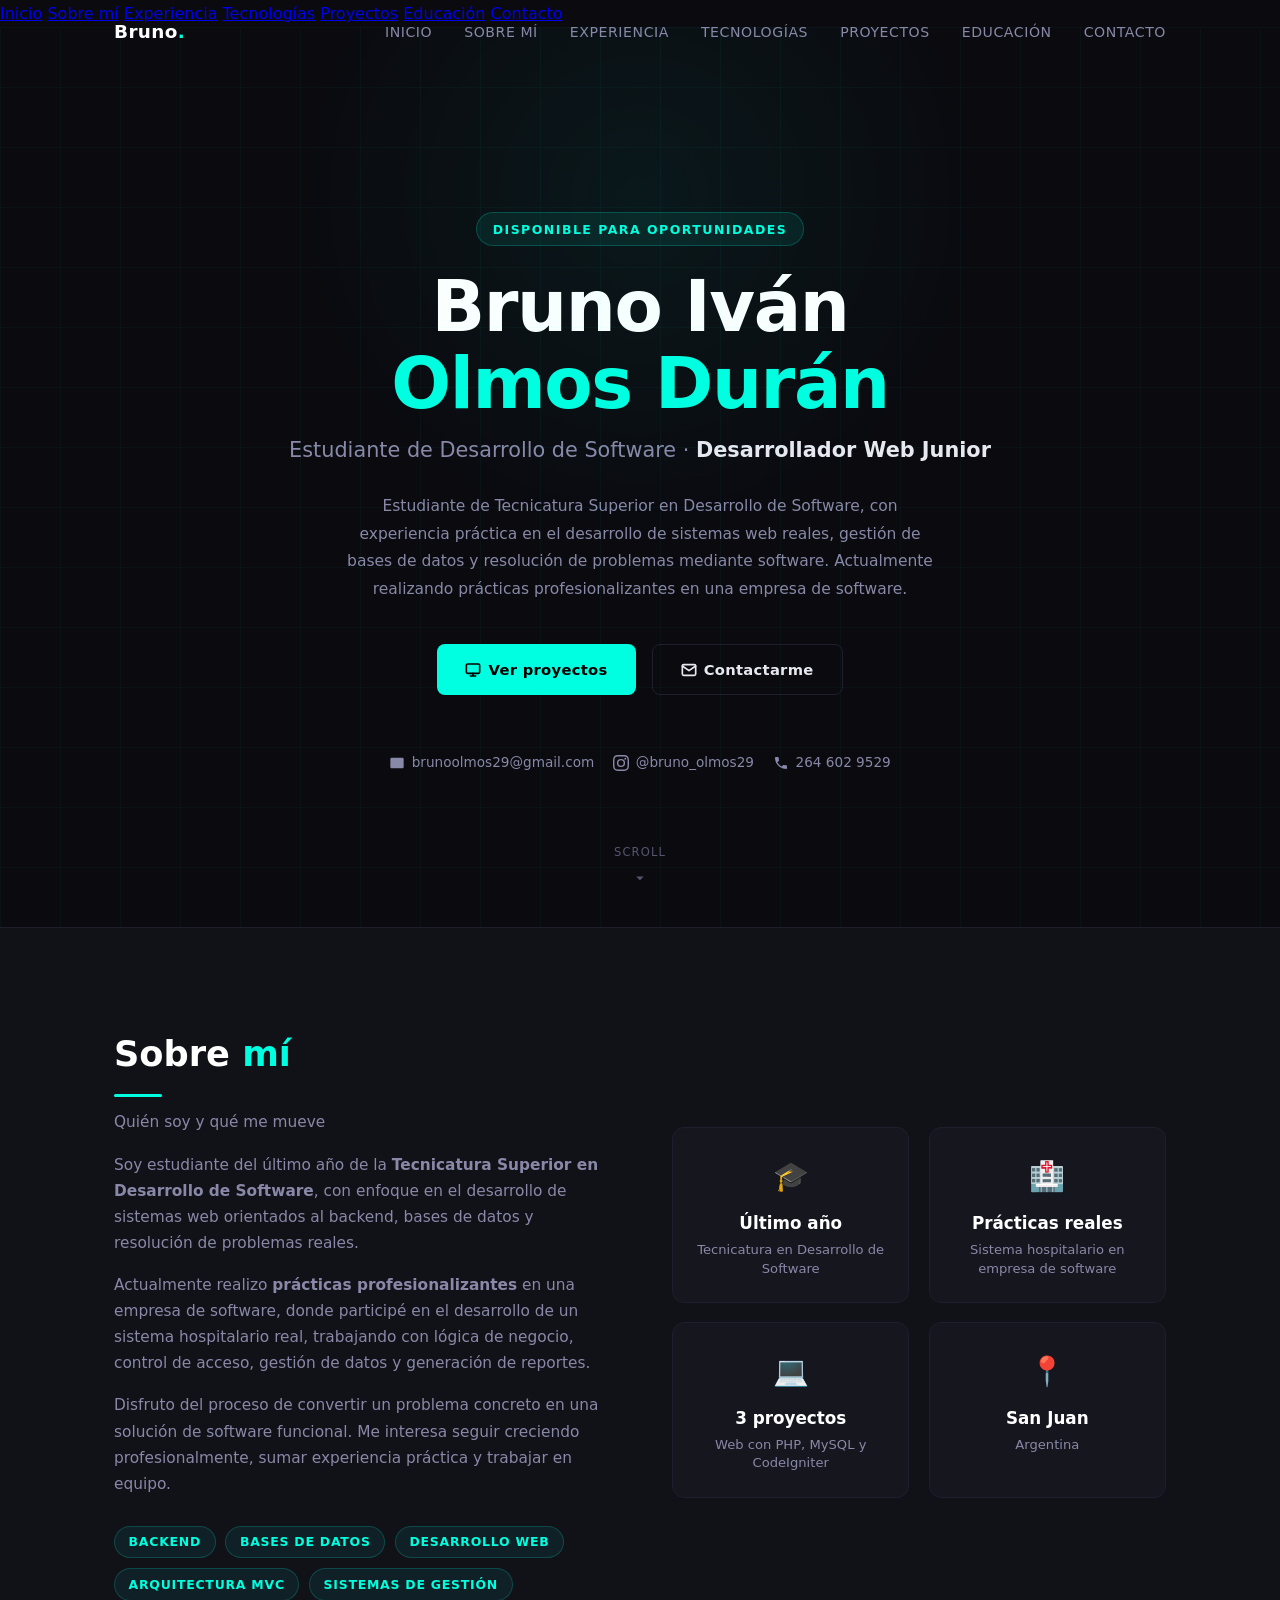
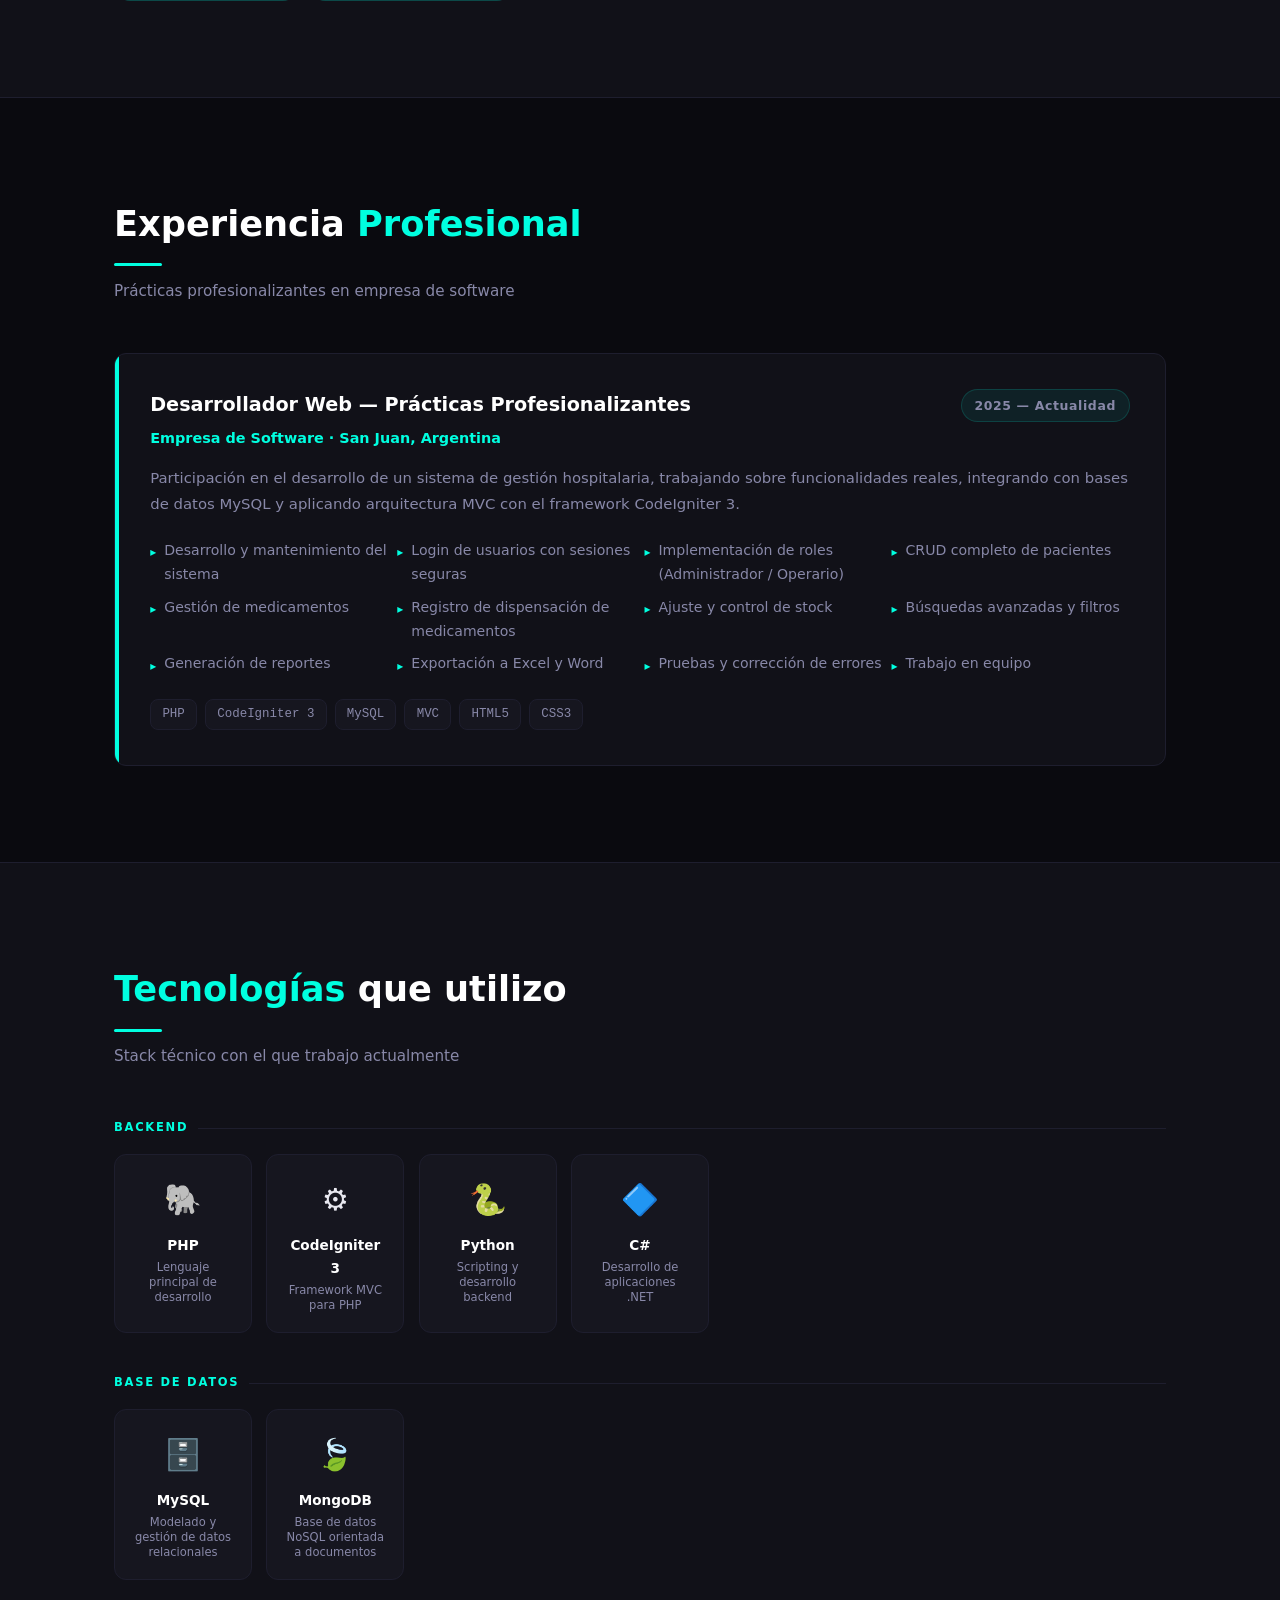
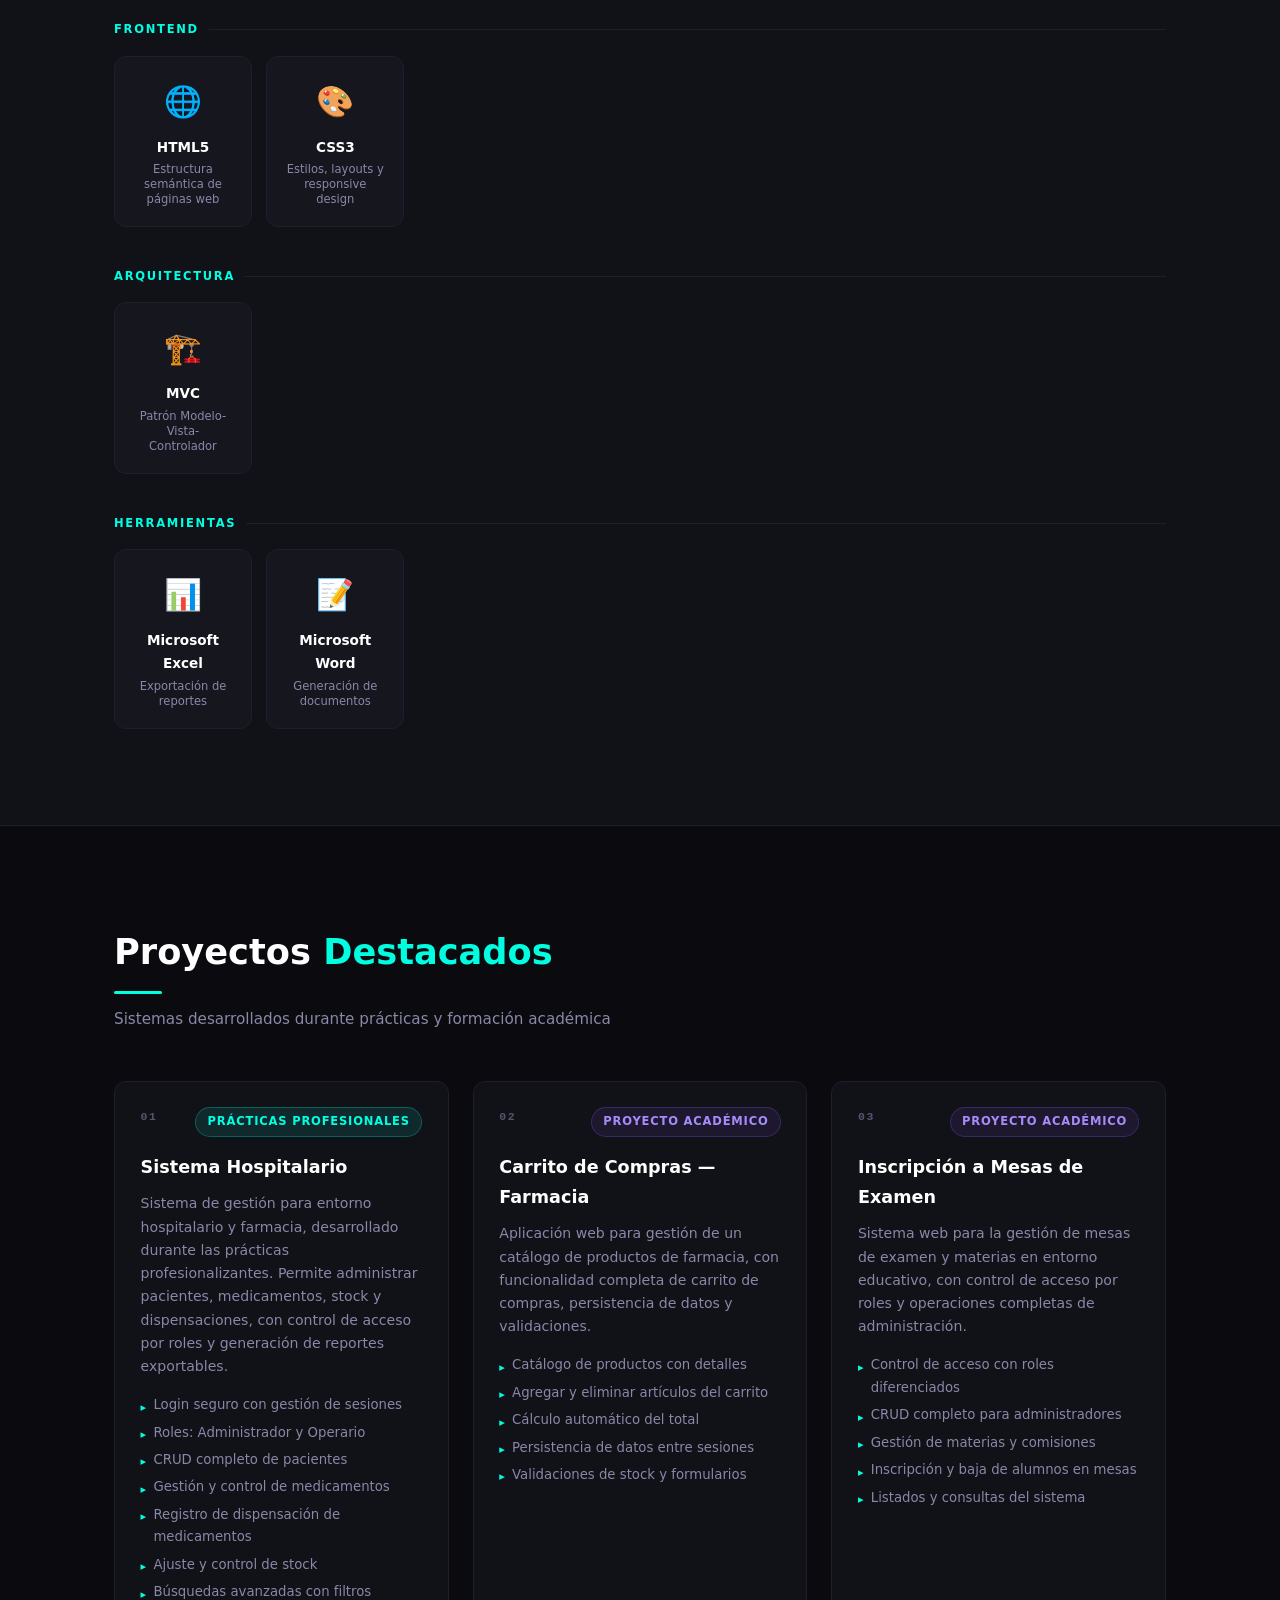
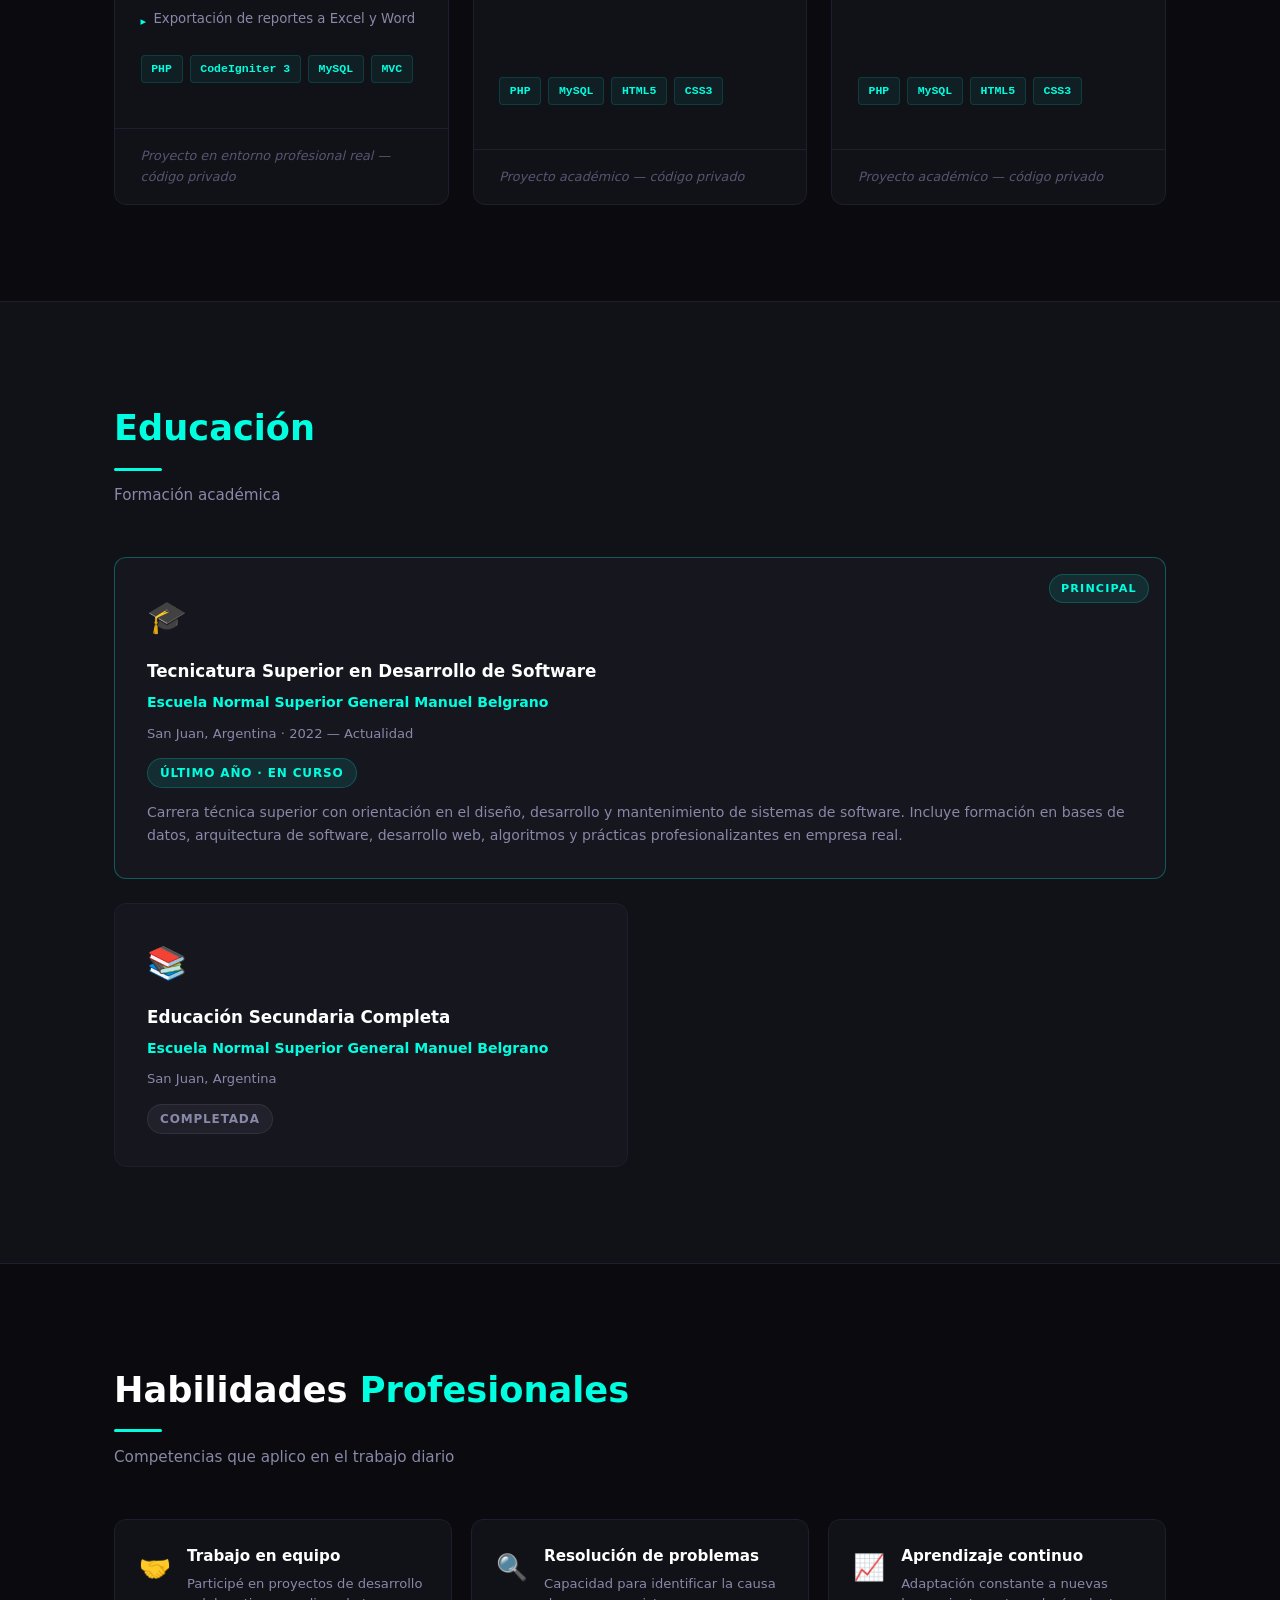
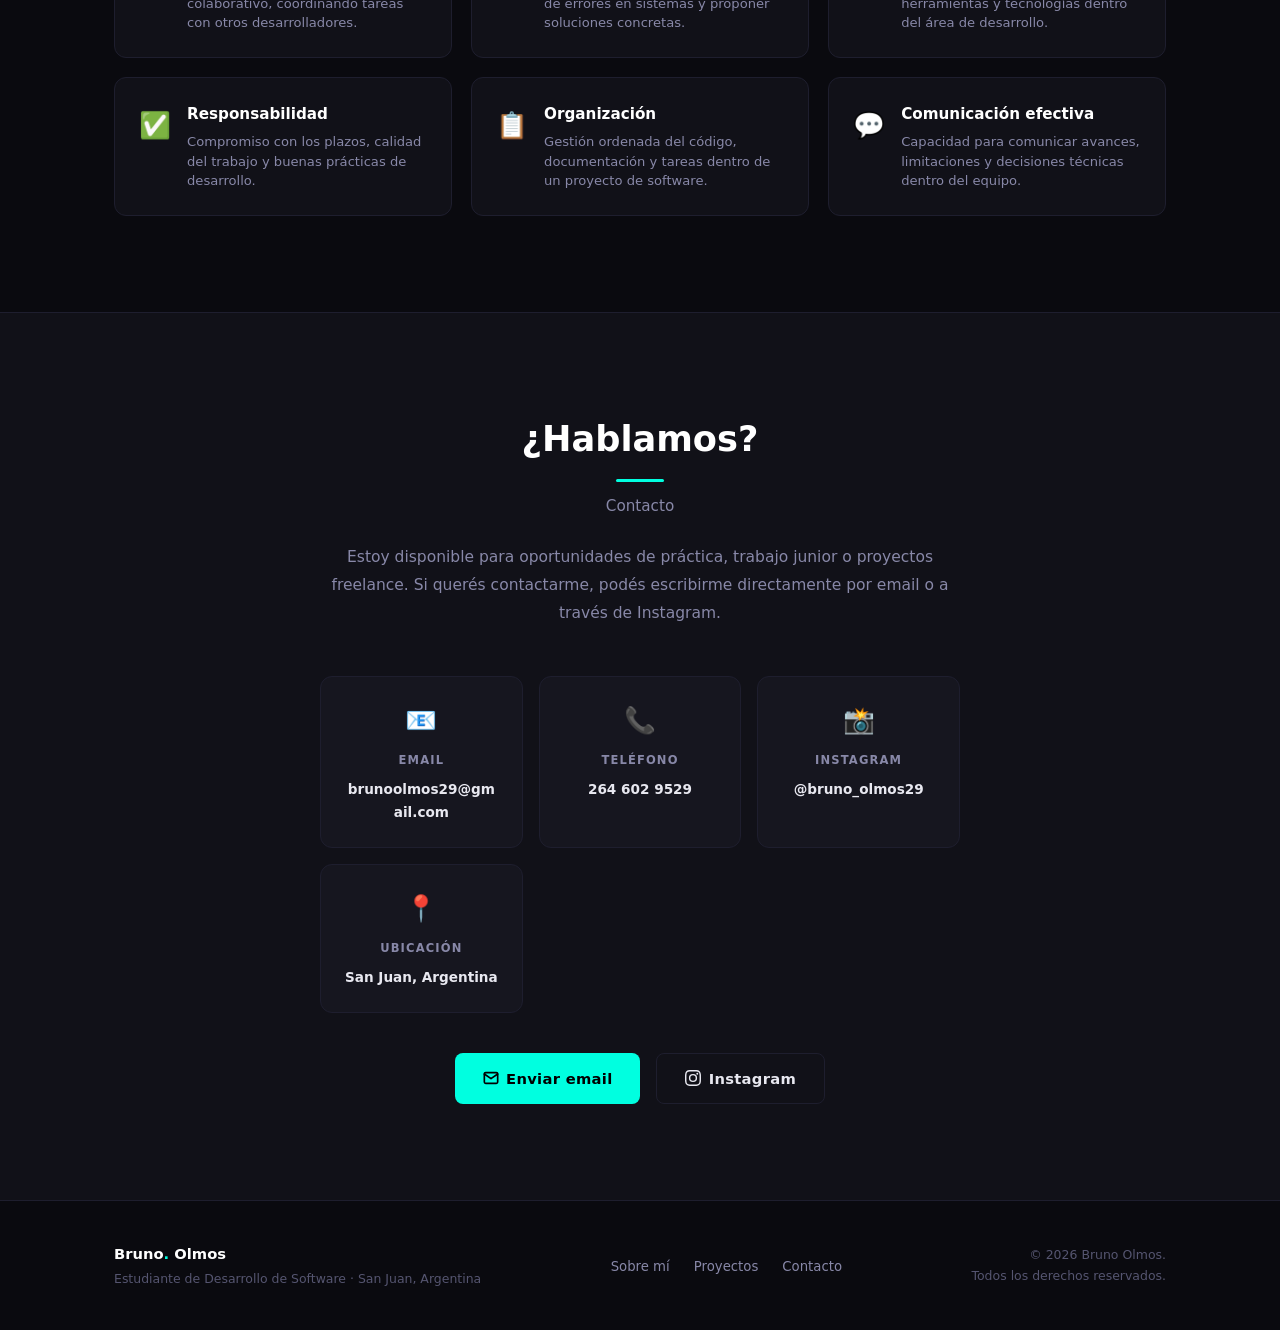
==== commit 8dba5cdd: "feat: agregar Python, C#, MongoDB - fix menu mobile en desktop" ====
--- a/index.html
+++ b/index.html
@@ -270,6 +270,16 @@
               <div class="tech-card-name">CodeIgniter 3</div>
               <div class="tech-card-desc">Framework MVC para PHP</div>
             </div>
+            <div class="tech-card">
+              <span class="tech-card-icon" aria-hidden="true">🐍</span>
+              <div class="tech-card-name">Python</div>
+              <div class="tech-card-desc">Scripting y desarrollo backend</div>
+            </div>
+            <div class="tech-card">
+              <span class="tech-card-icon" aria-hidden="true">🔷</span>
+              <div class="tech-card-name">C#</div>
+              <div class="tech-card-desc">Desarrollo de aplicaciones .NET</div>
+            </div>
           </div>
         </div>
 
@@ -281,6 +291,11 @@
               <span class="tech-card-icon" aria-hidden="true">🗄️</span>
               <div class="tech-card-name">MySQL</div>
               <div class="tech-card-desc">Modelado y gestión de datos relacionales</div>
+            </div>
+            <div class="tech-card">
+              <span class="tech-card-icon" aria-hidden="true">🍃</span>
+              <div class="tech-card-name">MongoDB</div>
+              <div class="tech-card-desc">Base de datos NoSQL orientada a documentos</div>
             </div>
           </div>
         </div>
--- a/css/style.css
+++ b/css/style.css
@@ -89,9 +89,14 @@
 
 /* ---------- FADE-IN OBSERVER ---------- */
 .reveal {
+  opacity: 1;
+  transform: none;
+  transition: opacity .55s ease, transform .55s ease;
+}
+
+.reveal.hidden {
   opacity: 0;
   transform: translateY(28px);
-  transition: opacity .55s ease, transform .55s ease;
 }
 
 .reveal.visible {
@@ -221,12 +226,23 @@
   gap: 2.5rem;
   z-index: 999;
   opacity: 0;
+  pointer-events: none;
   transition: opacity .3s ease;
 }
 
 .nav-mobile.open {
   display: flex;
   opacity: 1;
+  pointer-events: auto;
+}
+
+/* En desktop, el menú mobile nunca se muestra */
+@media (min-width: 769px) {
+  .nav-mobile,
+  .nav-mobile.open {
+    display: none !important;
+    pointer-events: none !important;
+  }
 }
 
 .nav-mobile a {
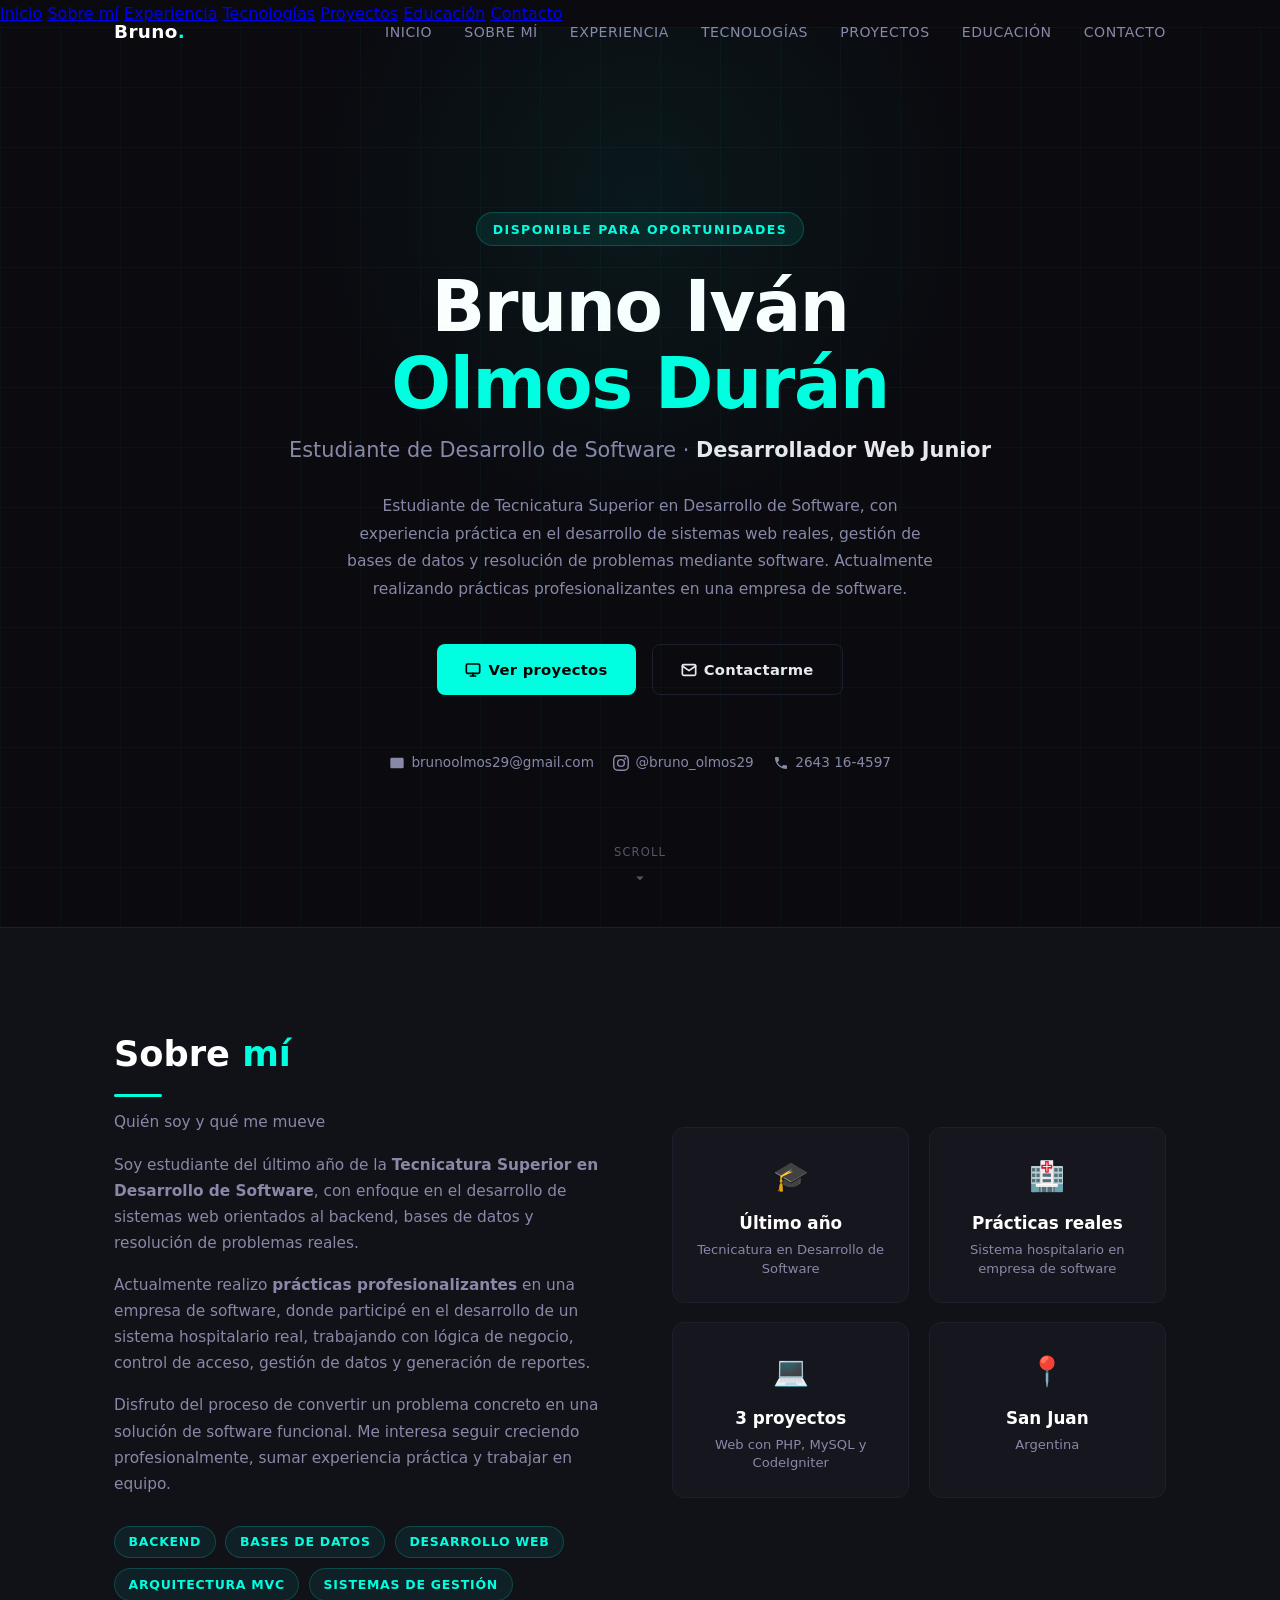
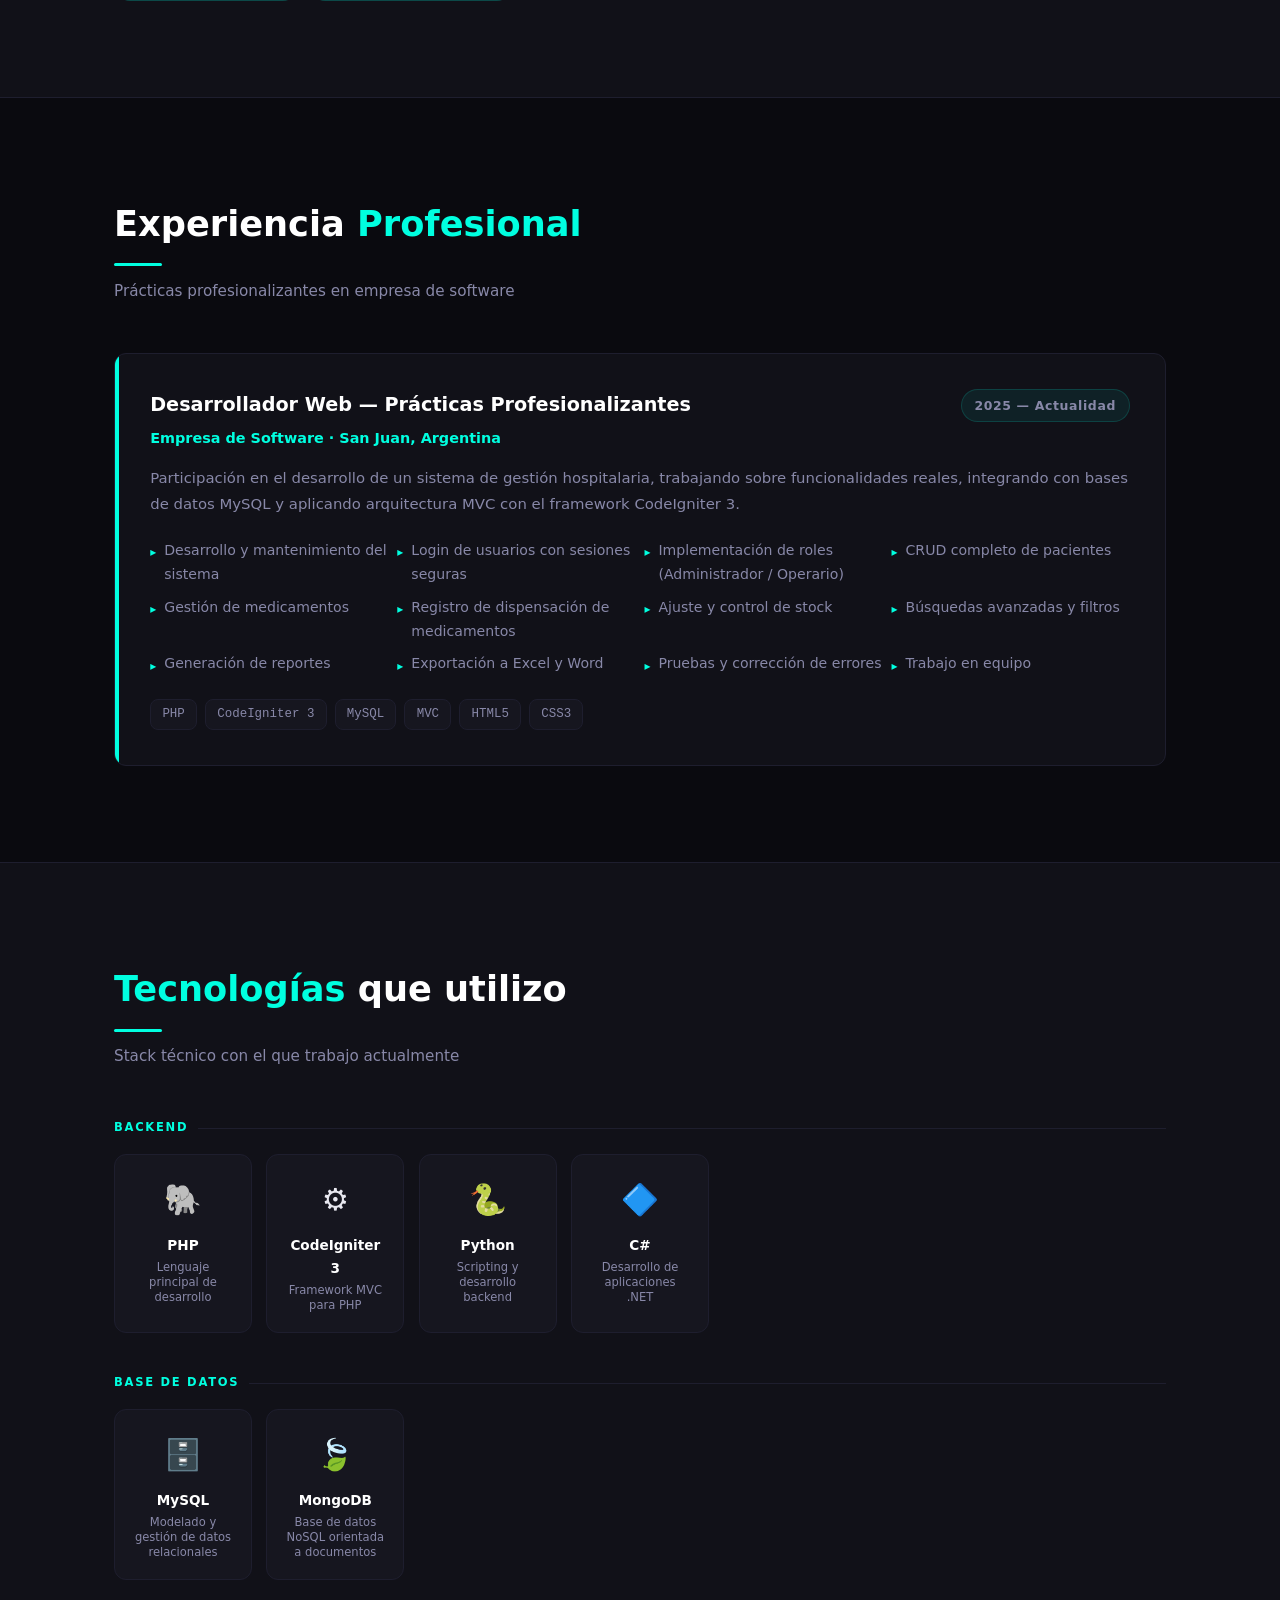
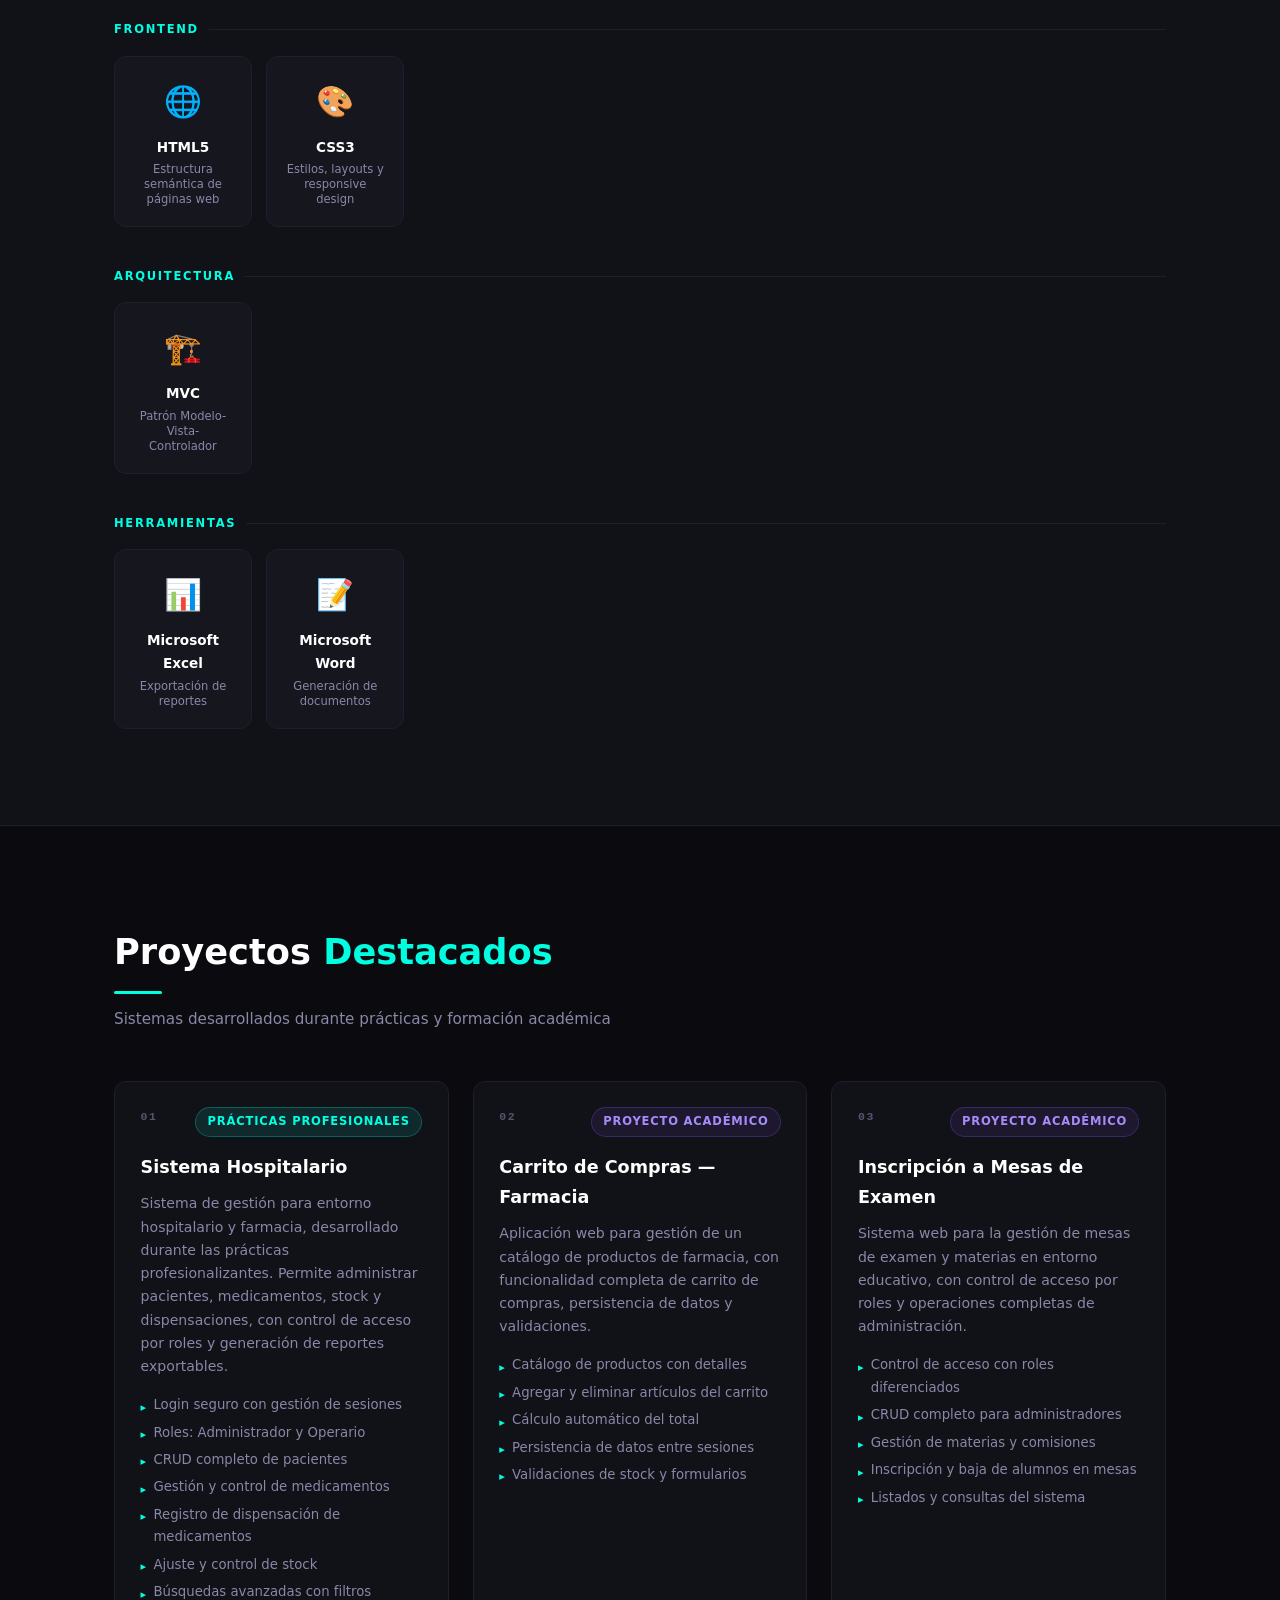
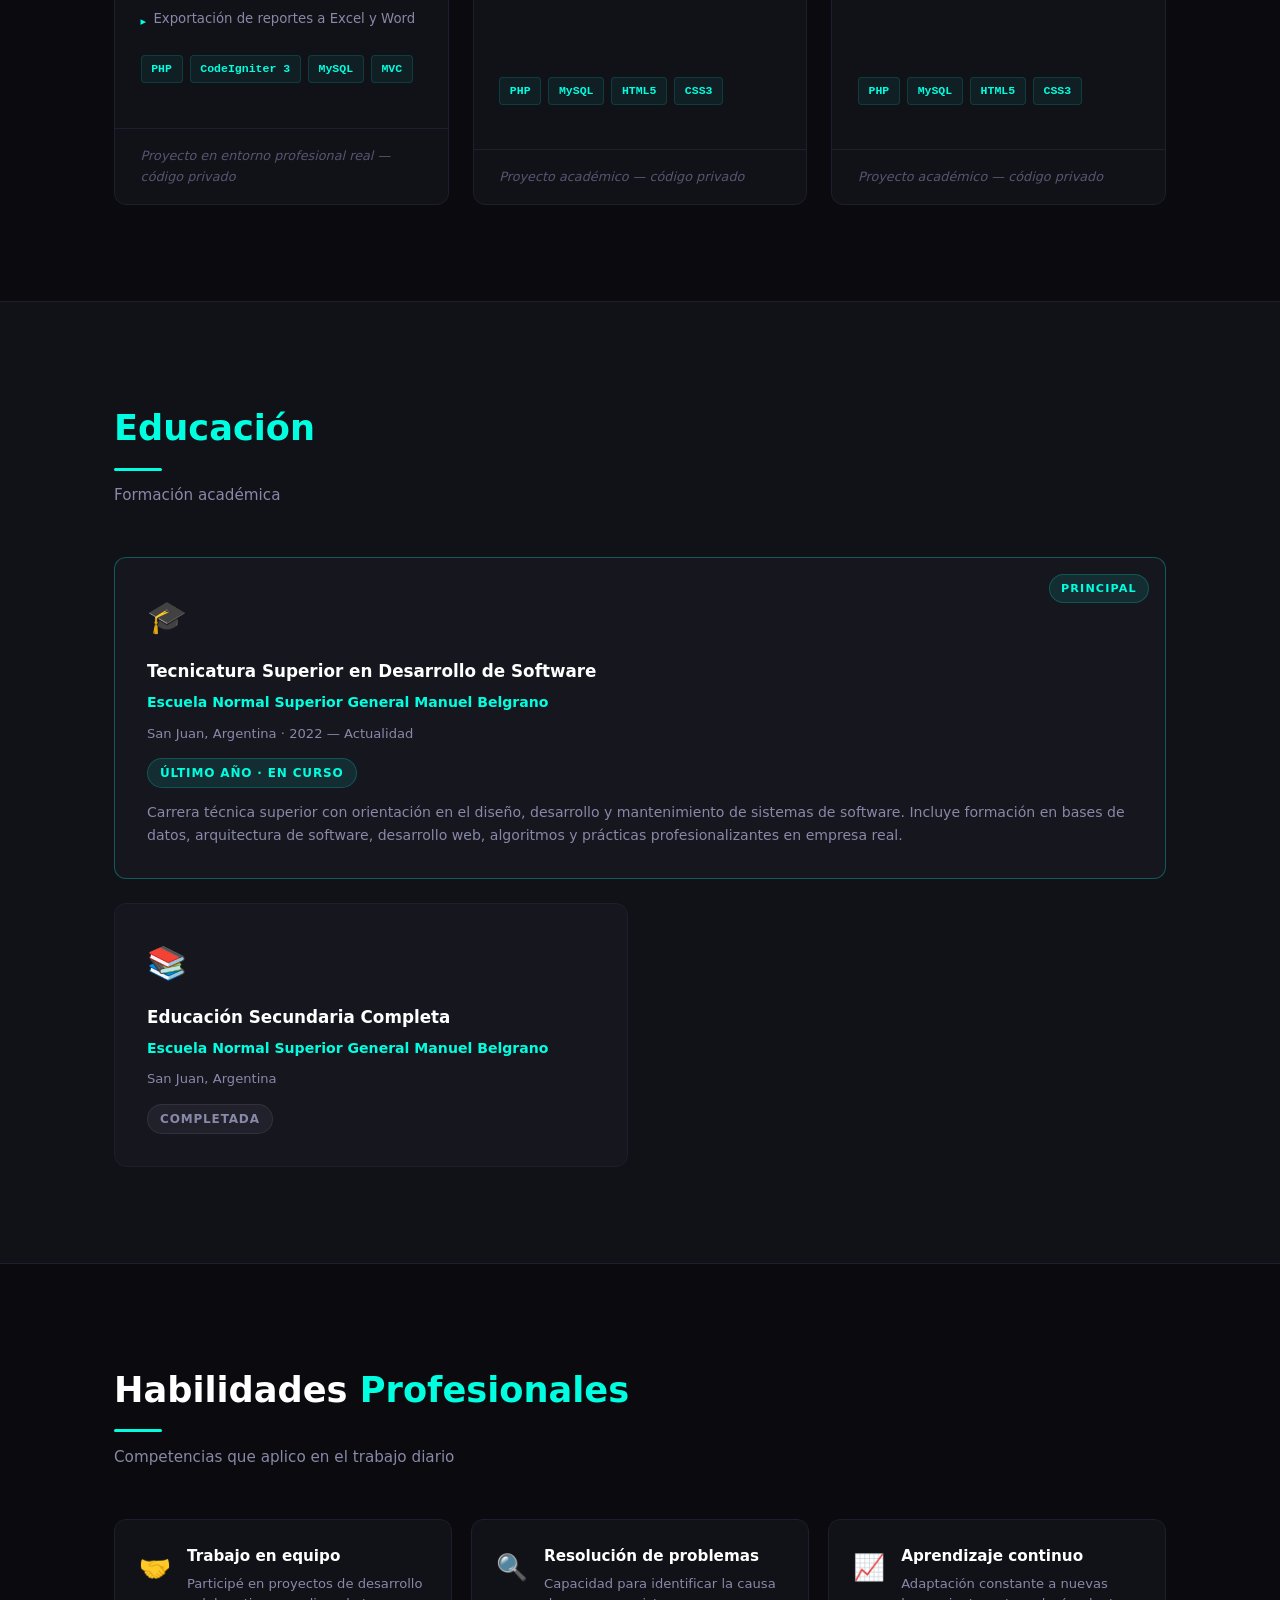
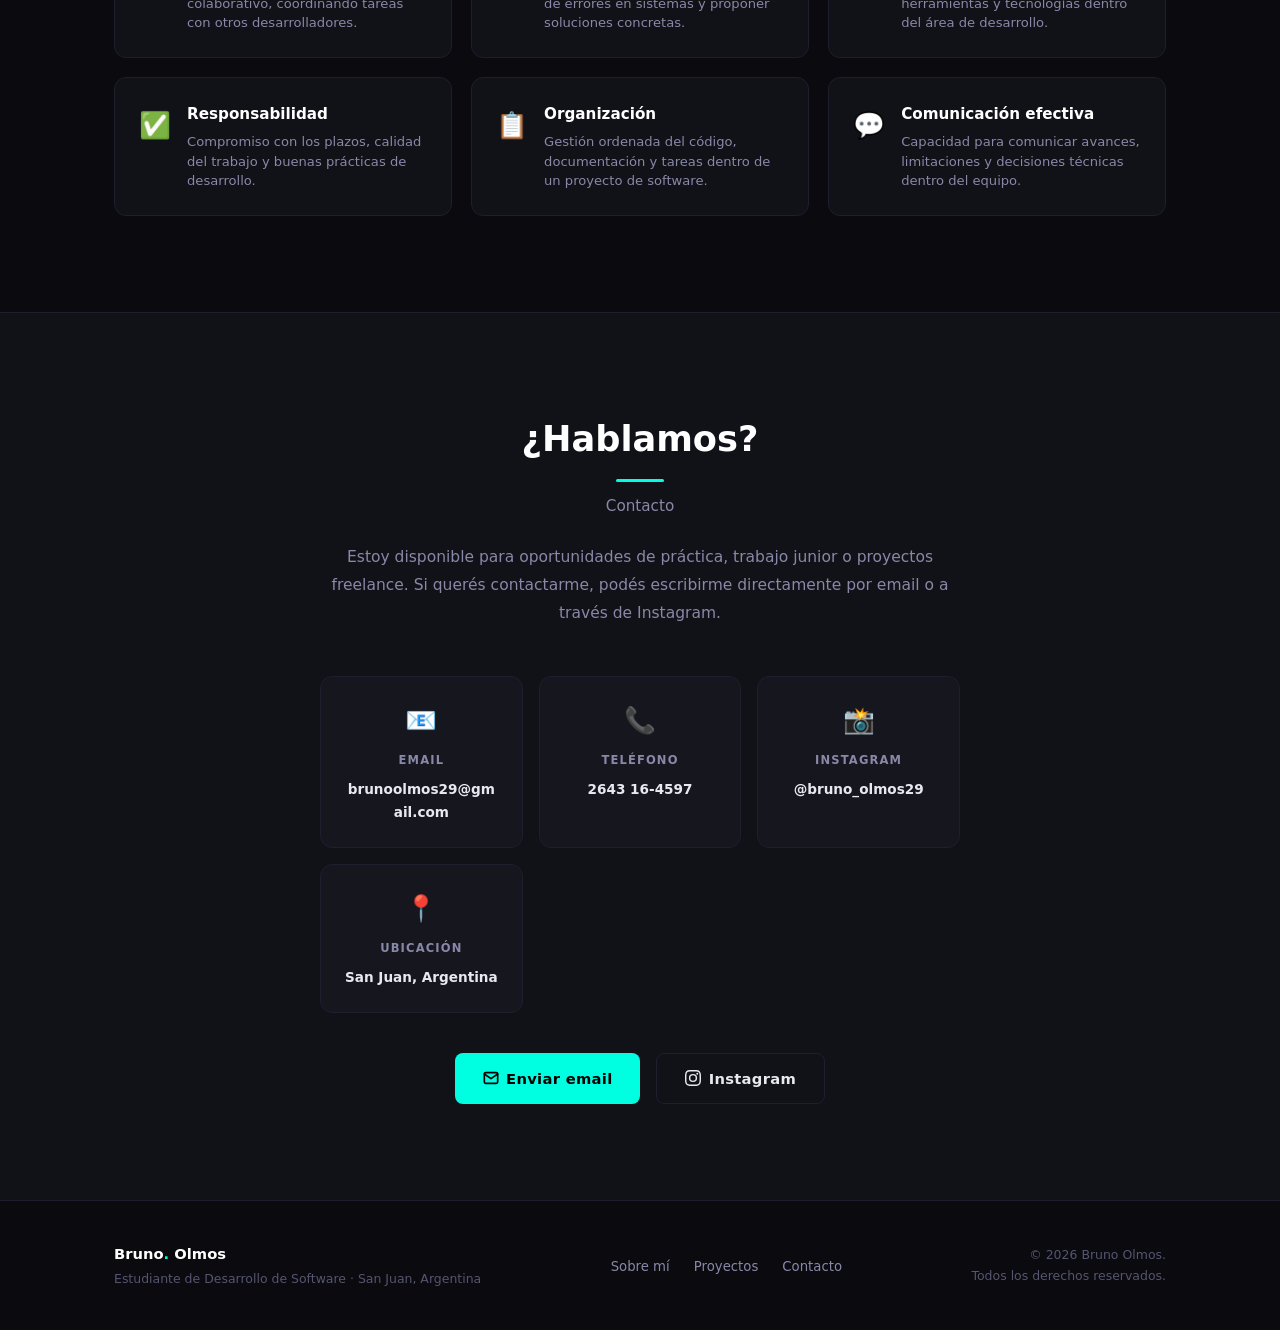
==== commit e999e424: "fix: menu mobile oculto en desktop - actualizar numero de telefono" ====
--- a/index.html
+++ b/index.html
@@ -109,9 +109,9 @@
         <svg viewBox="0 0 24 24" aria-hidden="true"><path d="M12 2.163c3.204 0 3.584.012 4.85.07 3.252.148 4.771 1.691 4.919 4.919.058 1.265.069 1.645.069 4.849 0 3.205-.012 3.584-.069 4.849-.149 3.225-1.664 4.771-4.919 4.919-1.266.058-1.644.07-4.85.07-3.204 0-3.584-.012-4.849-.07-3.26-.149-4.771-1.699-4.919-4.92-.058-1.265-.07-1.644-.07-4.849 0-3.204.013-3.583.07-4.849.149-3.227 1.664-4.771 4.919-4.919 1.266-.057 1.645-.069 4.849-.069zM12 0C8.741 0 8.333.014 7.053.072 2.695.272.273 2.69.073 7.052.014 8.333 0 8.741 0 12c0 3.259.014 3.668.072 4.948.2 4.358 2.618 6.78 6.98 6.98C8.333 23.986 8.741 24 12 24c3.259 0 3.668-.014 4.948-.072 4.354-.2 6.782-2.618 6.979-6.98.059-1.28.073-1.689.073-4.948 0-3.259-.014-3.667-.072-4.947-.196-4.354-2.617-6.78-6.979-6.98C15.668.014 15.259 0 12 0zm0 5.838a6.162 6.162 0 100 12.324 6.162 6.162 0 000-12.324zM12 16a4 4 0 110-8 4 4 0 010 8zm6.406-11.845a1.44 1.44 0 100 2.881 1.44 1.44 0 000-2.881z"/></svg>
         @bruno_olmos29
       </a>
-      <a href="tel:+5492646029529" class="hero-contact-link" aria-label="Llamar a Bruno Olmos">
+      <a href="tel:+5492643164597" class="hero-contact-link" aria-label="Llamar a Bruno Olmos">
         <svg viewBox="0 0 24 24" aria-hidden="true"><path d="M6.62 10.79c1.44 2.83 3.76 5.14 6.59 6.59l2.2-2.2c.27-.27.67-.36 1.02-.24 1.12.37 2.33.57 3.57.57.55 0 1 .45 1 1V20c0 .55-.45 1-1 1-9.39 0-17-7.61-17-17 0-.55.45-1 1-1h3.5c.55 0 1 .45 1 1 0 1.25.2 2.45.57 3.57.11.35.03.74-.25 1.02l-2.2 2.2z"/></svg>
-        264 602 9529
+        2643 16-4597
       </a>
     </div>
 
@@ -586,10 +586,10 @@
             <span class="contact-card-label">Email</span>
             <span class="contact-card-value">brunoolmos29@gmail.com</span>
           </a>
-          <a href="tel:+5492646029529" class="contact-card" aria-label="Llamar al 264 602 9529">
+          <a href="tel:+5492643164597" class="contact-card" aria-label="Llamar al 2643 16-4597">
             <span class="contact-card-icon" aria-hidden="true">📞</span>
             <span class="contact-card-label">Teléfono</span>
-            <span class="contact-card-value">264 602 9529</span>
+            <span class="contact-card-value">2643 16-4597</span>
           </a>
           <a href="https://www.instagram.com/bruno_olmos29" target="_blank" rel="noopener noreferrer" class="contact-card" aria-label="Instagram @bruno_olmos29">
             <span class="contact-card-icon" aria-hidden="true">📸</span>
--- a/css/style.css
+++ b/css/style.css
@@ -213,7 +213,7 @@
 
 /* mobile menu */
 .nav-mobile {
-  display: none;
+  visibility: hidden;
   position: fixed;
   inset: 0;
   top: 60px;
@@ -227,10 +227,11 @@
   z-index: 999;
   opacity: 0;
   pointer-events: none;
-  transition: opacity .3s ease;
+  transition: opacity .3s ease, visibility .3s ease;
 }
 
 .nav-mobile.open {
+  visibility: visible;
   display: flex;
   opacity: 1;
   pointer-events: auto;
@@ -241,6 +242,7 @@
   .nav-mobile,
   .nav-mobile.open {
     display: none !important;
+    visibility: hidden !important;
     pointer-events: none !important;
   }
 }
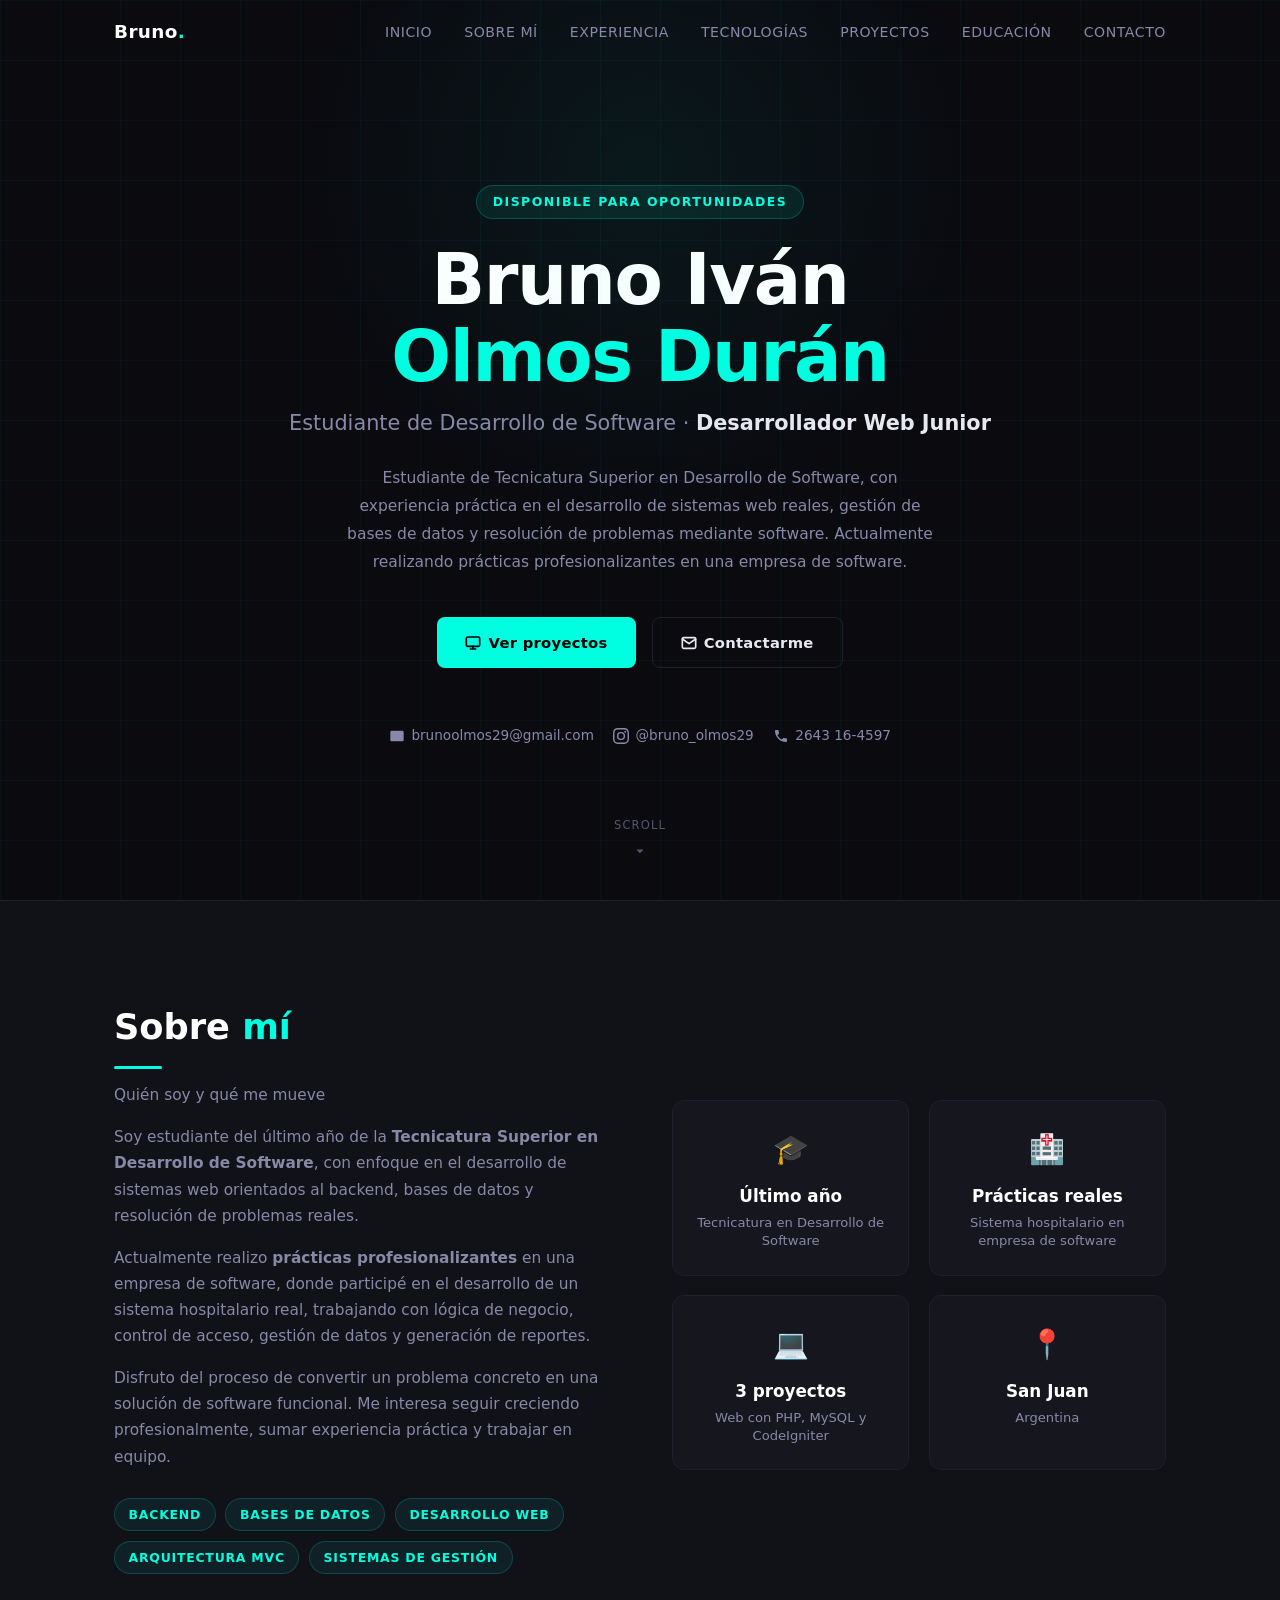
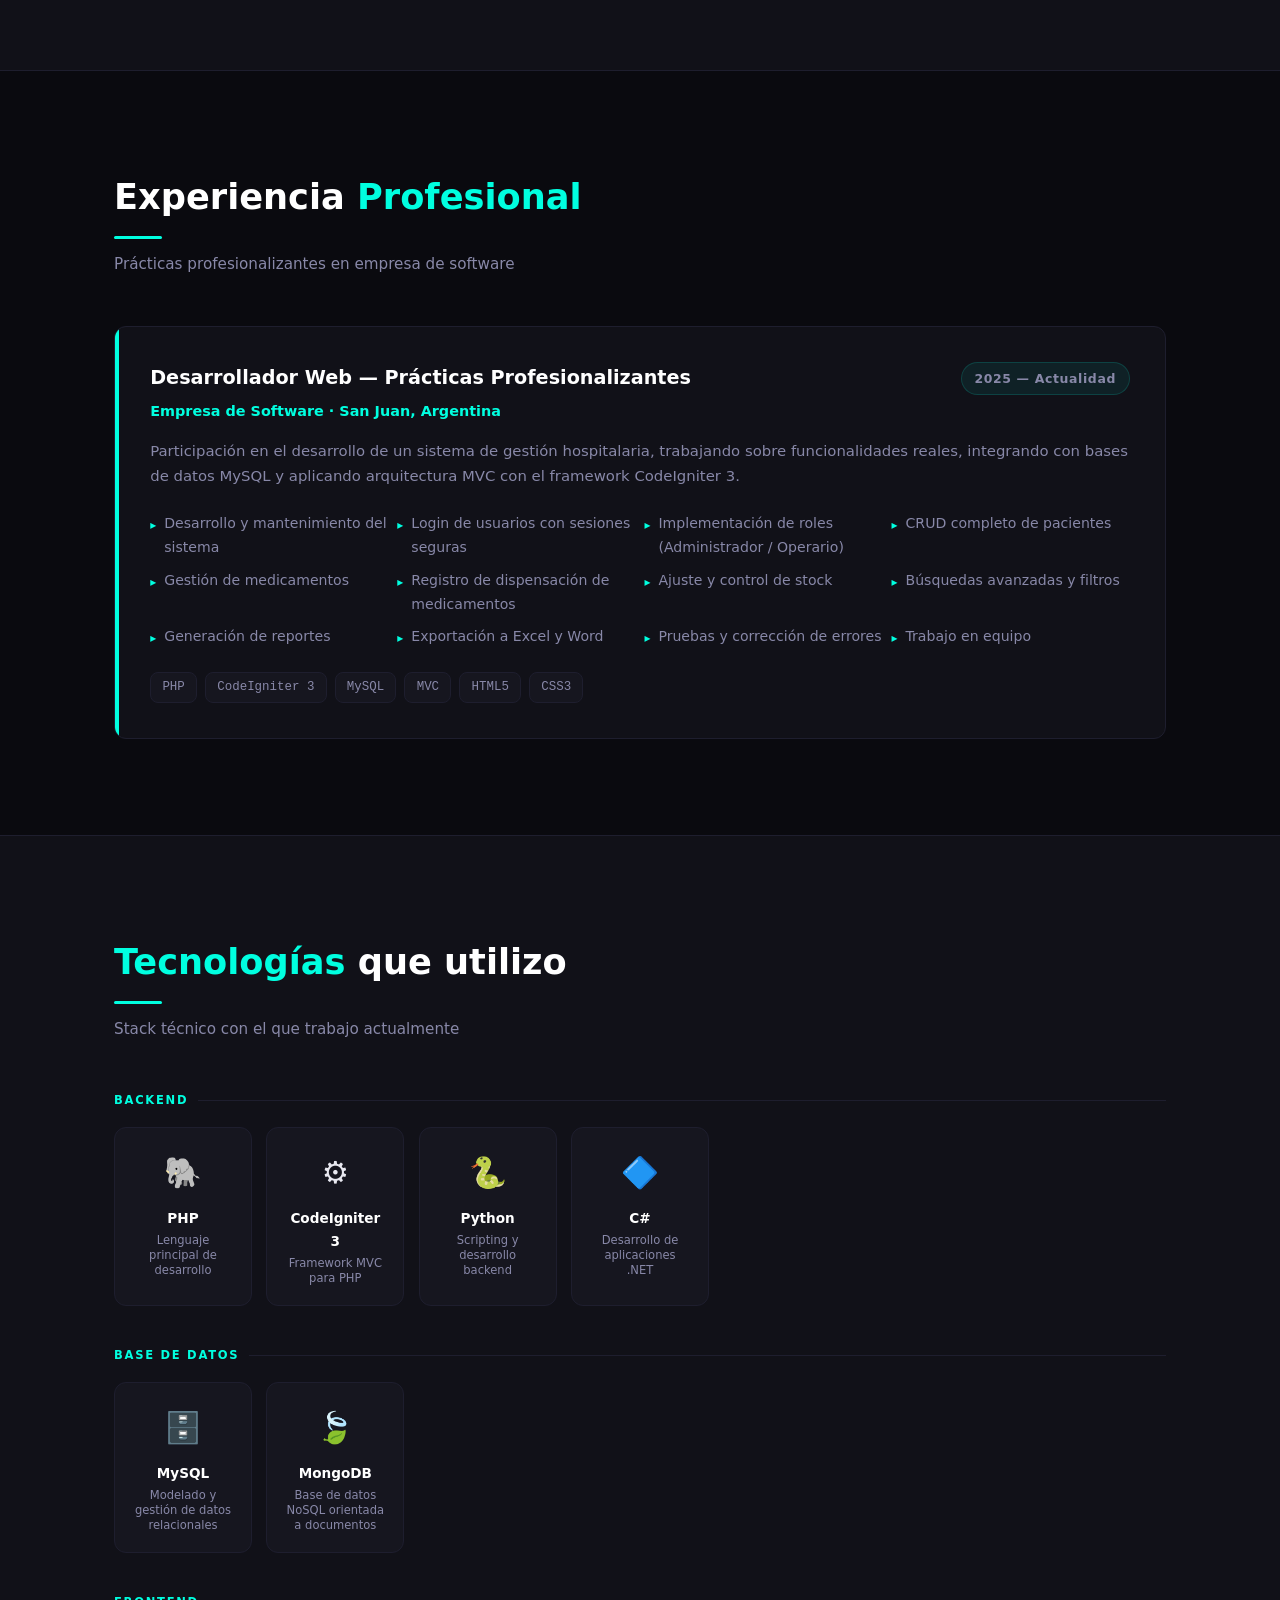
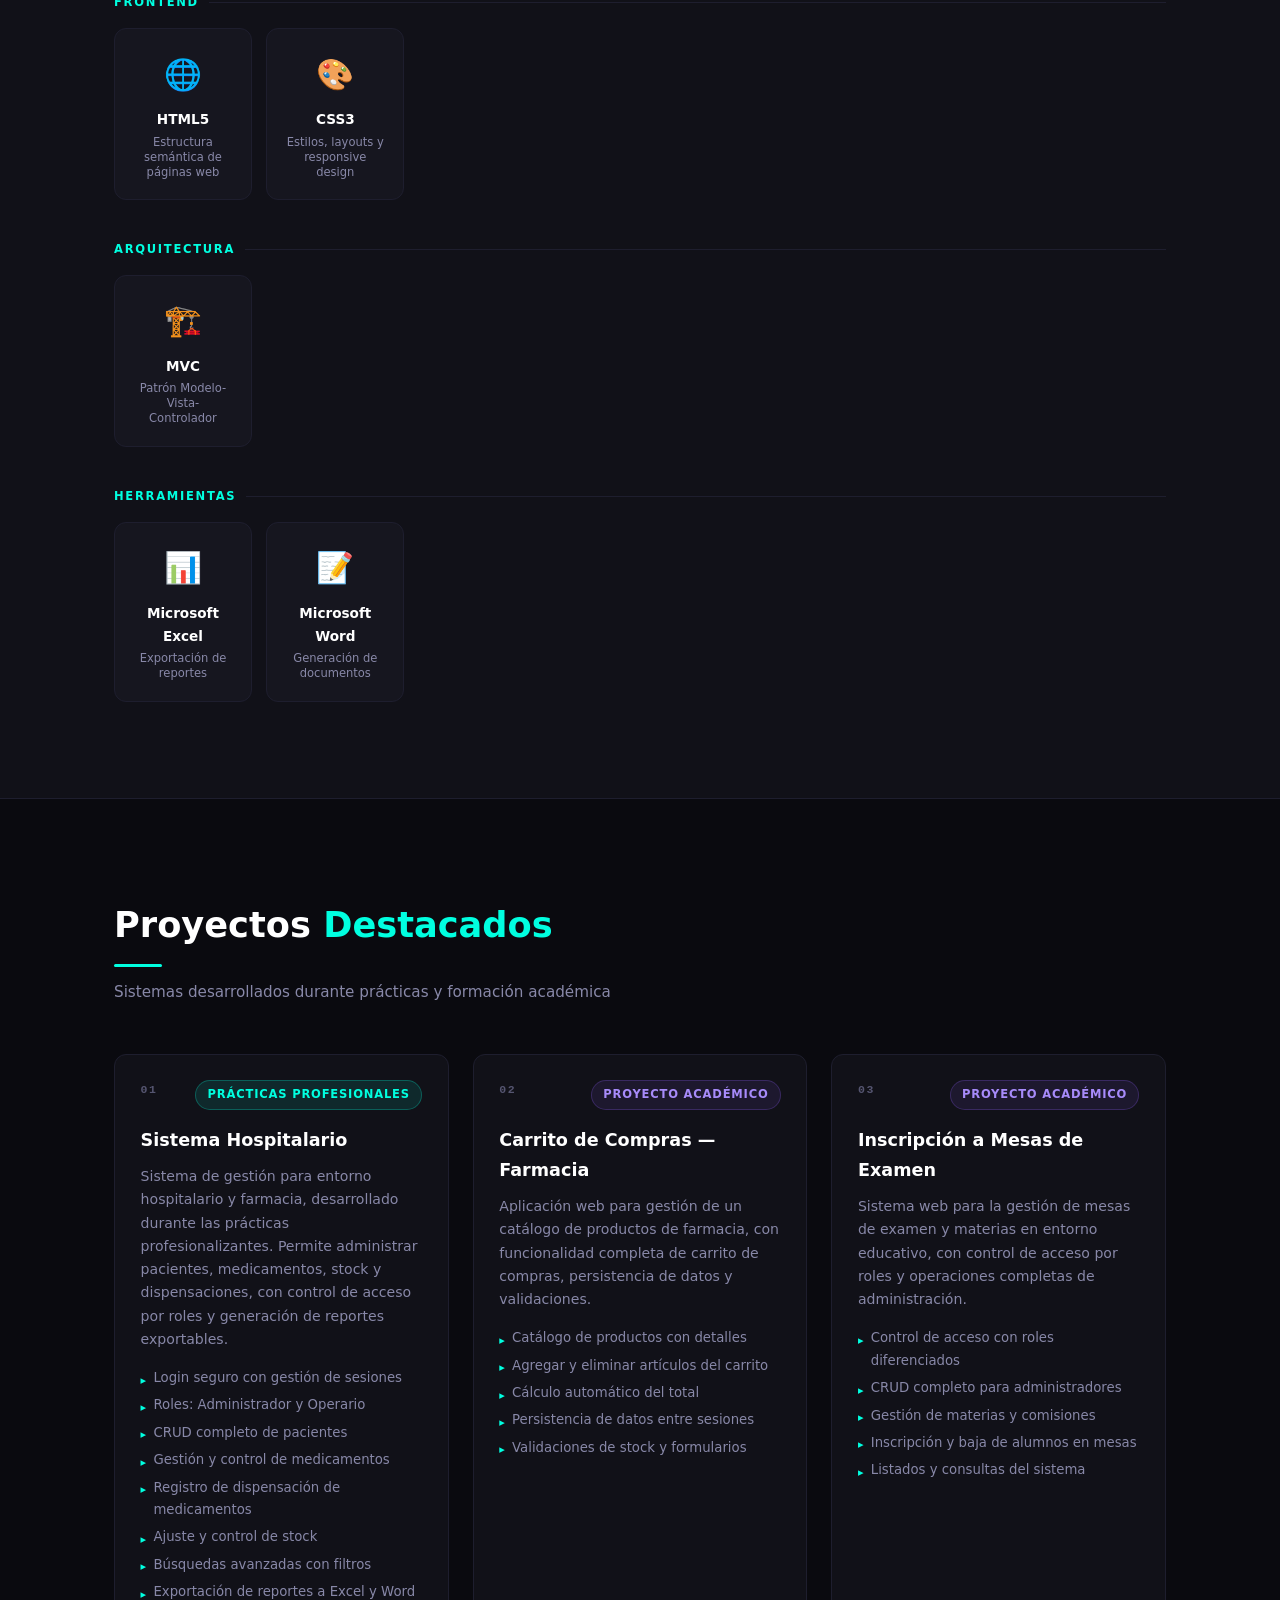
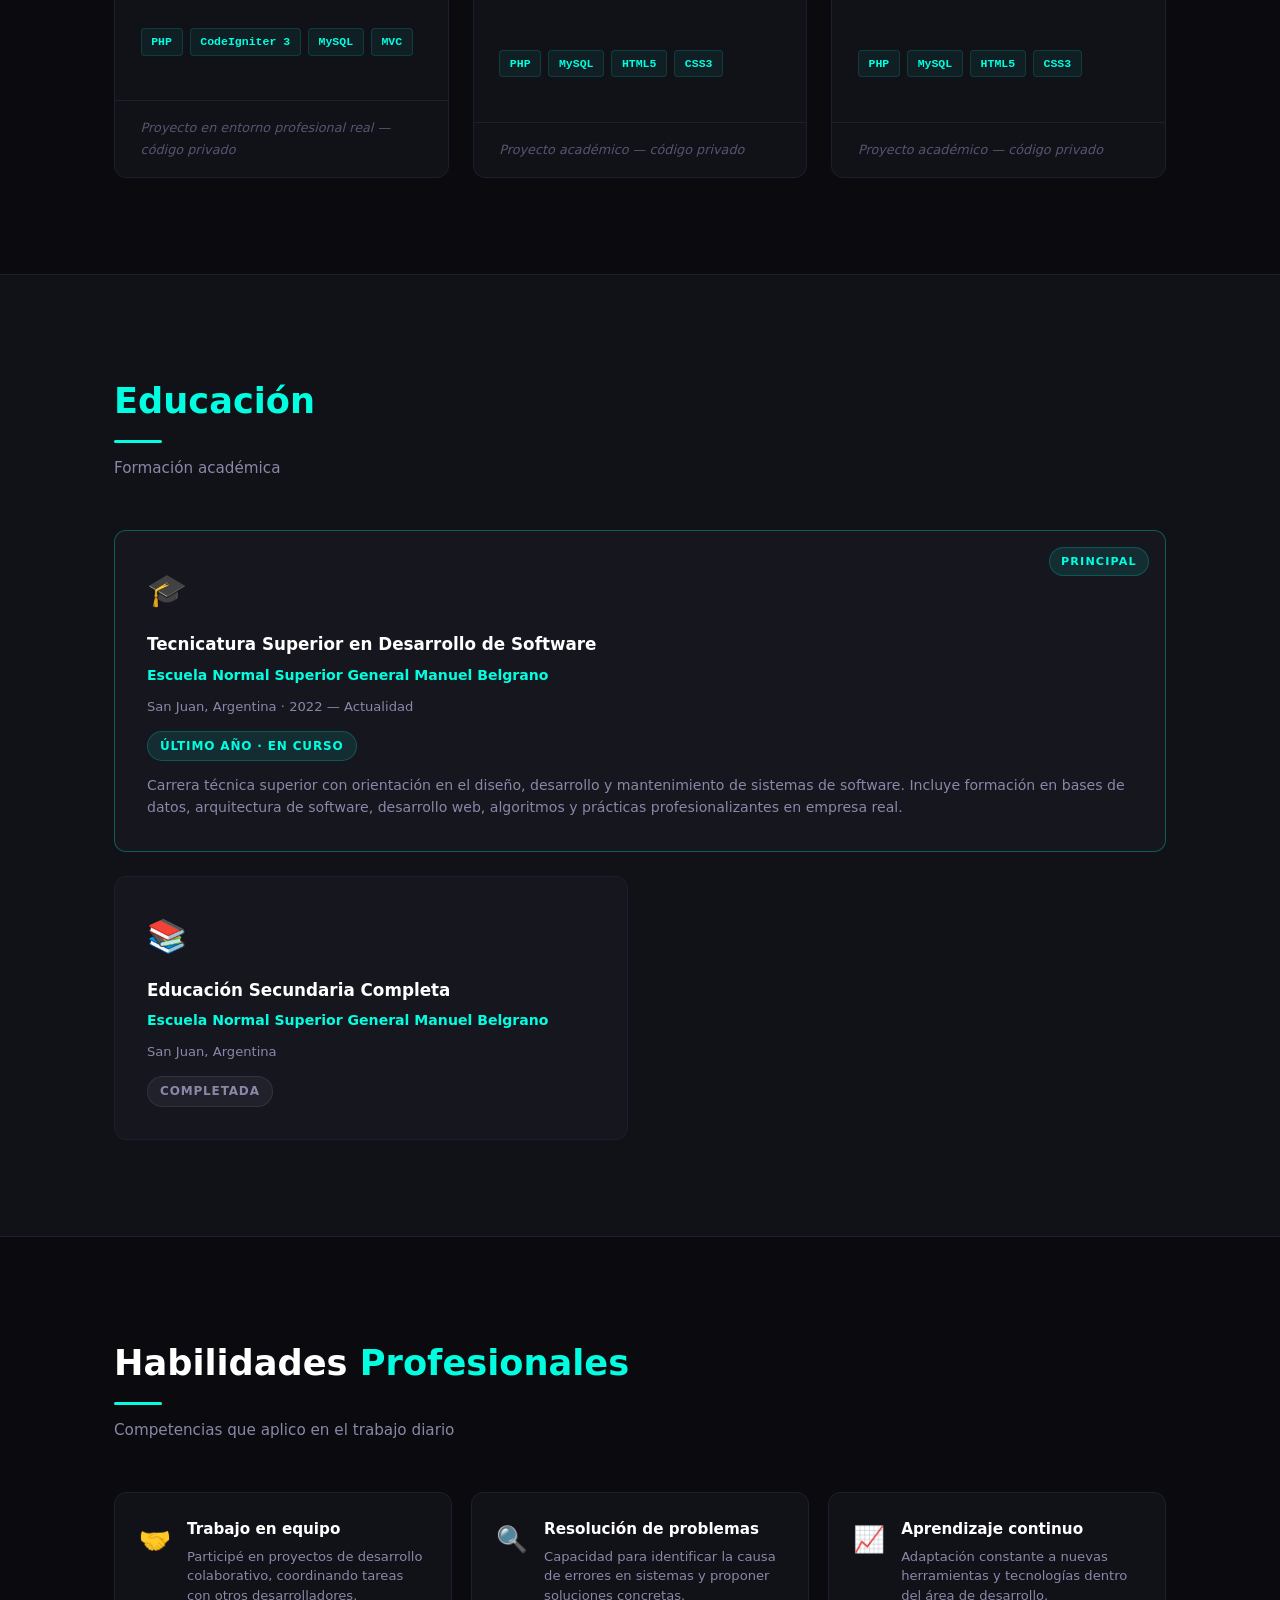
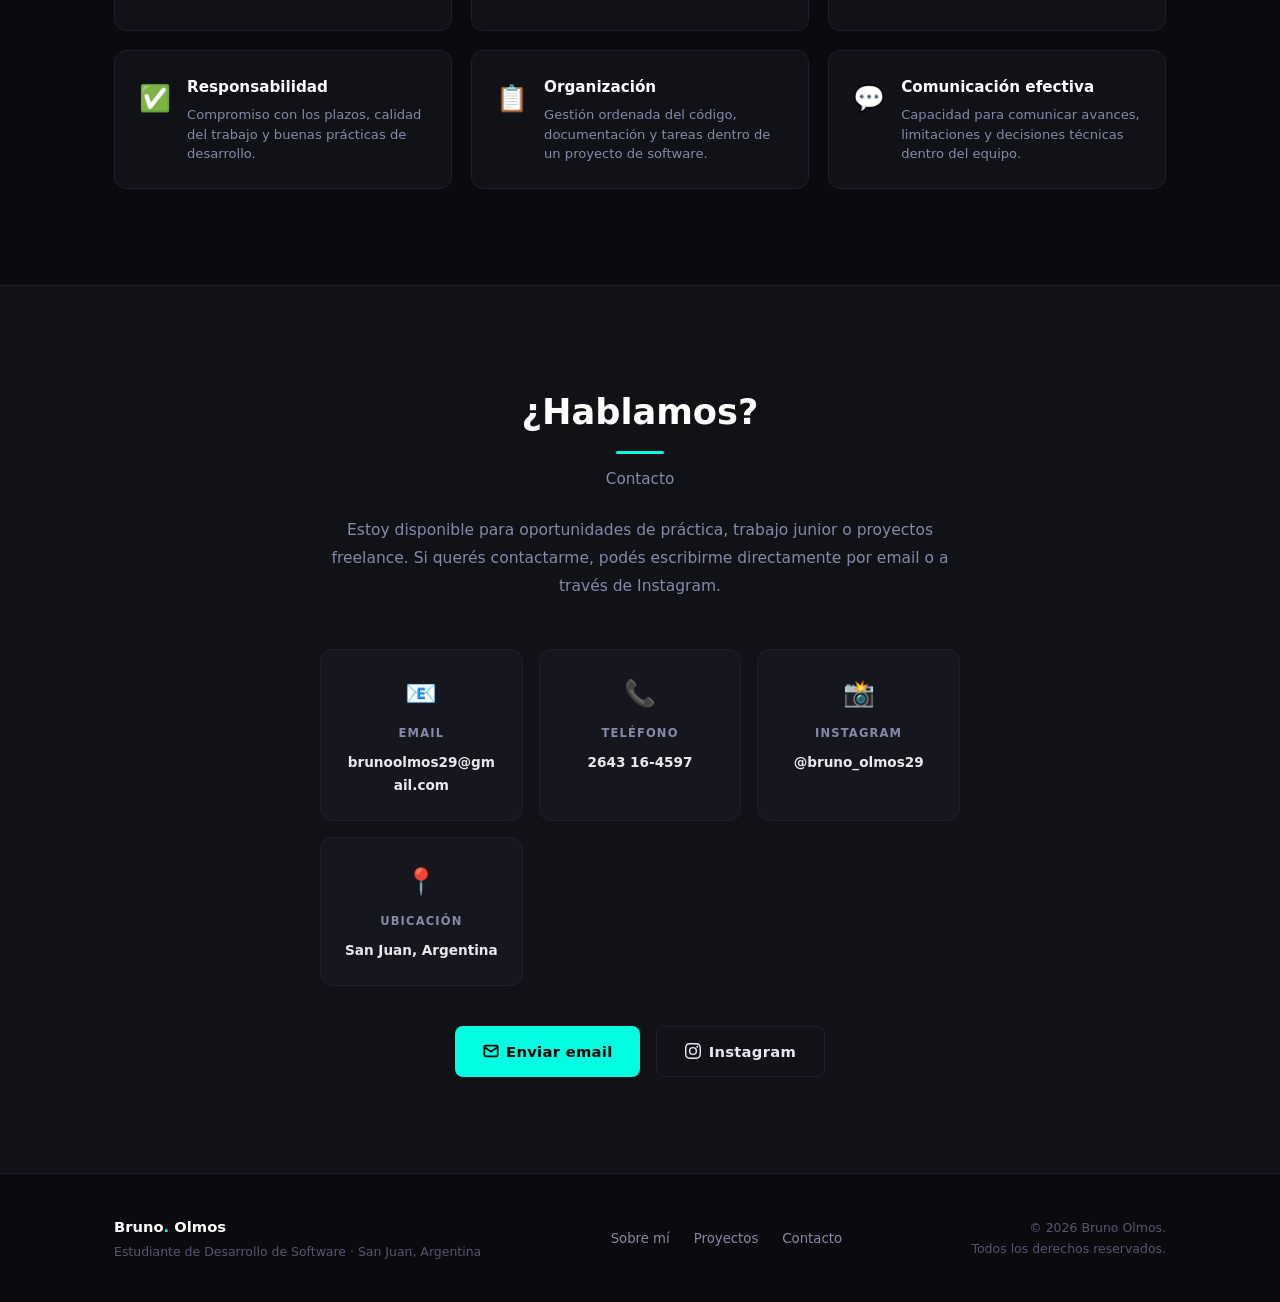
==== commit ce2195a6: "fix: ocultar nav-mobile con inline style hasta que JS lo active" ====
--- a/index.html
+++ b/index.html
@@ -56,7 +56,7 @@
   </nav>
 
   <!-- Mobile menu overlay -->
-  <nav id="nav-mobile" role="navigation" aria-label="Menú móvil" aria-hidden="true">
+  <nav id="nav-mobile" style="display:none" role="navigation" aria-label="Menú móvil" aria-hidden="true">
     <a href="#hero">Inicio</a>
     <a href="#sobre-mi">Sobre mí</a>
     <a href="#experiencia">Experiencia</a>
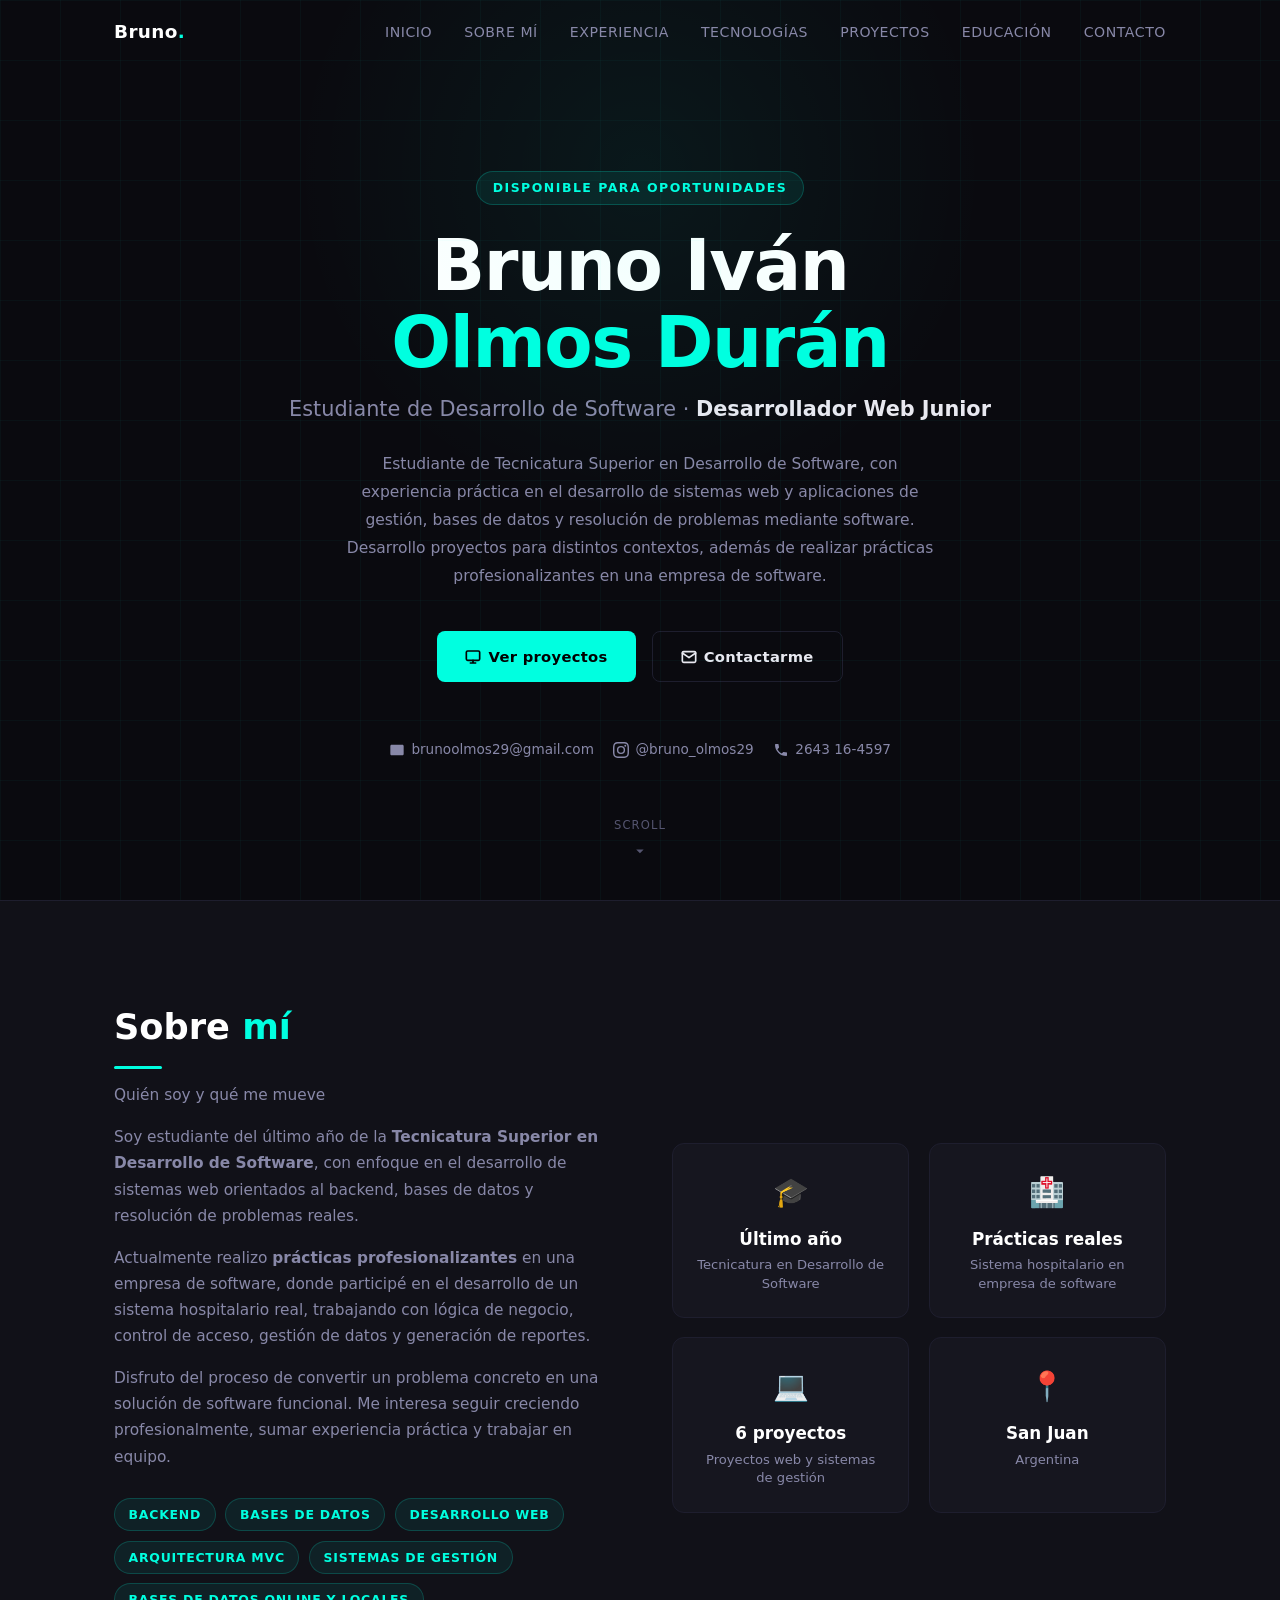
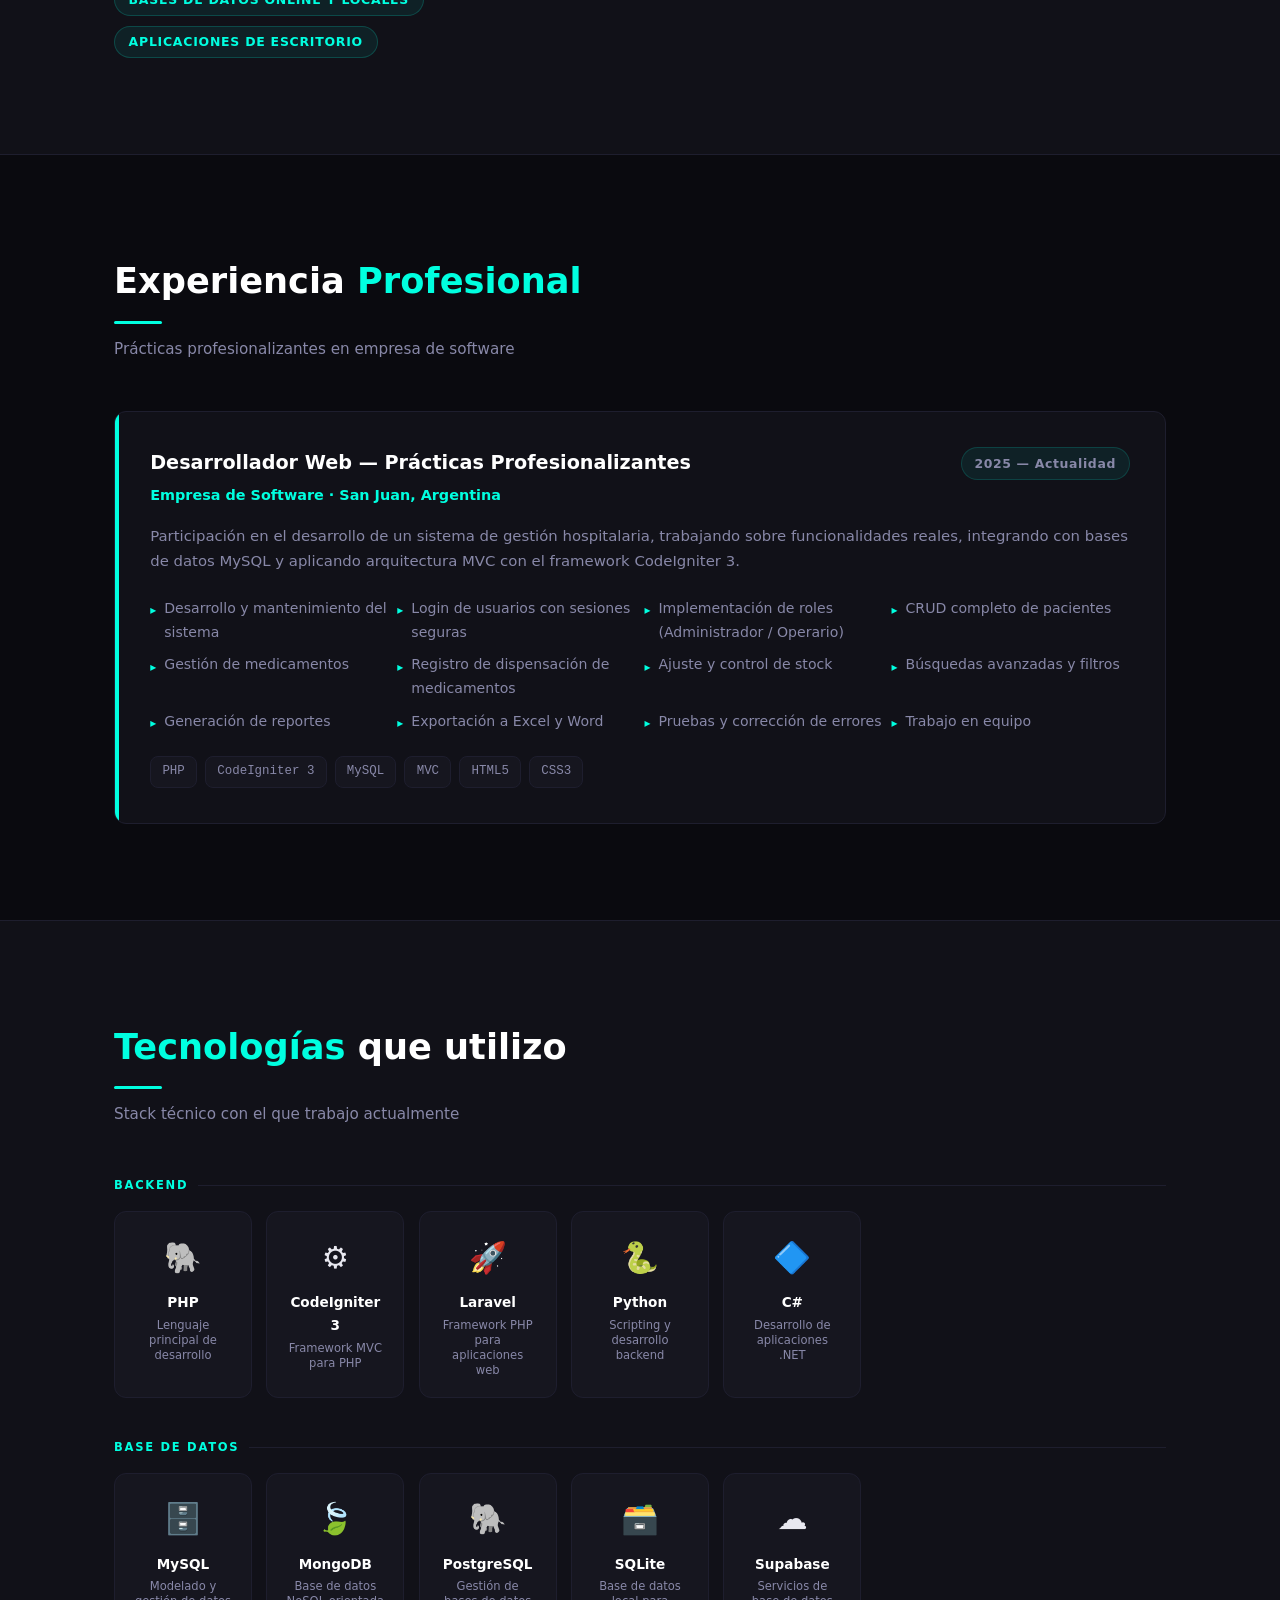
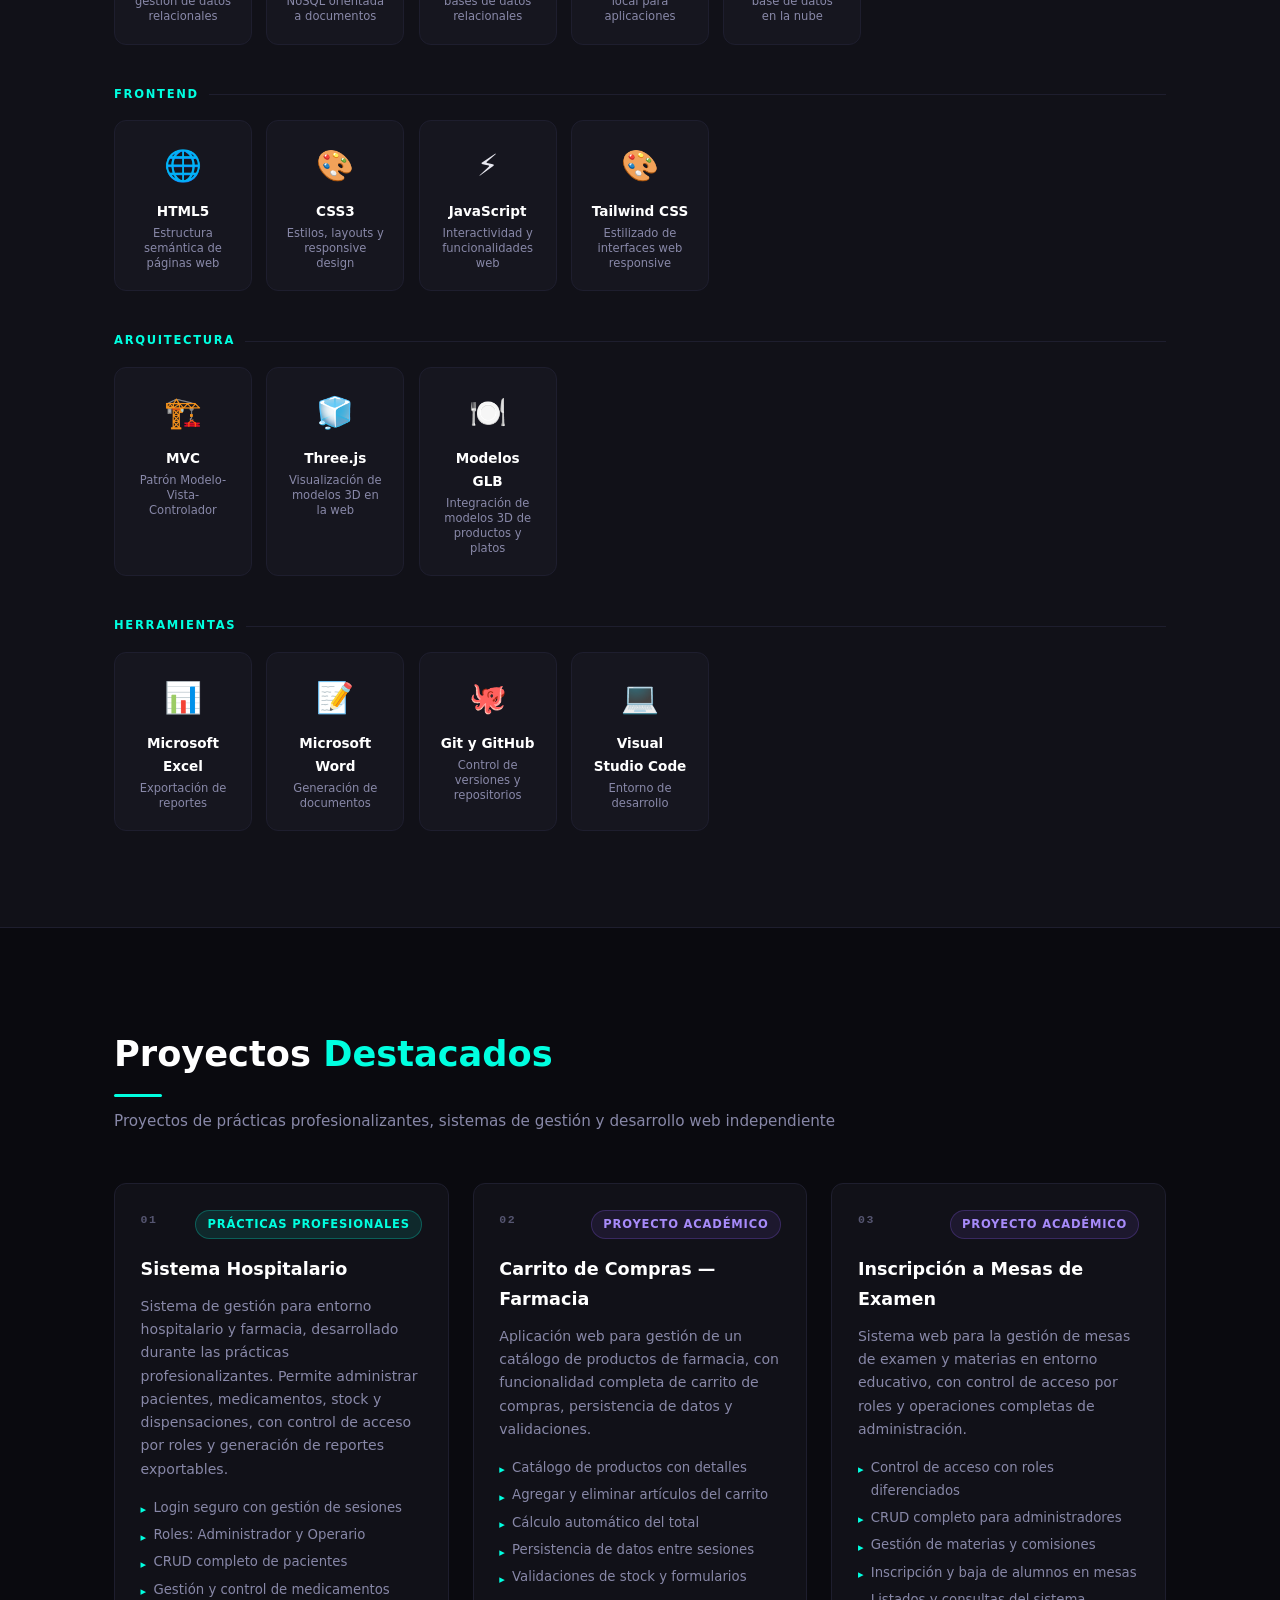
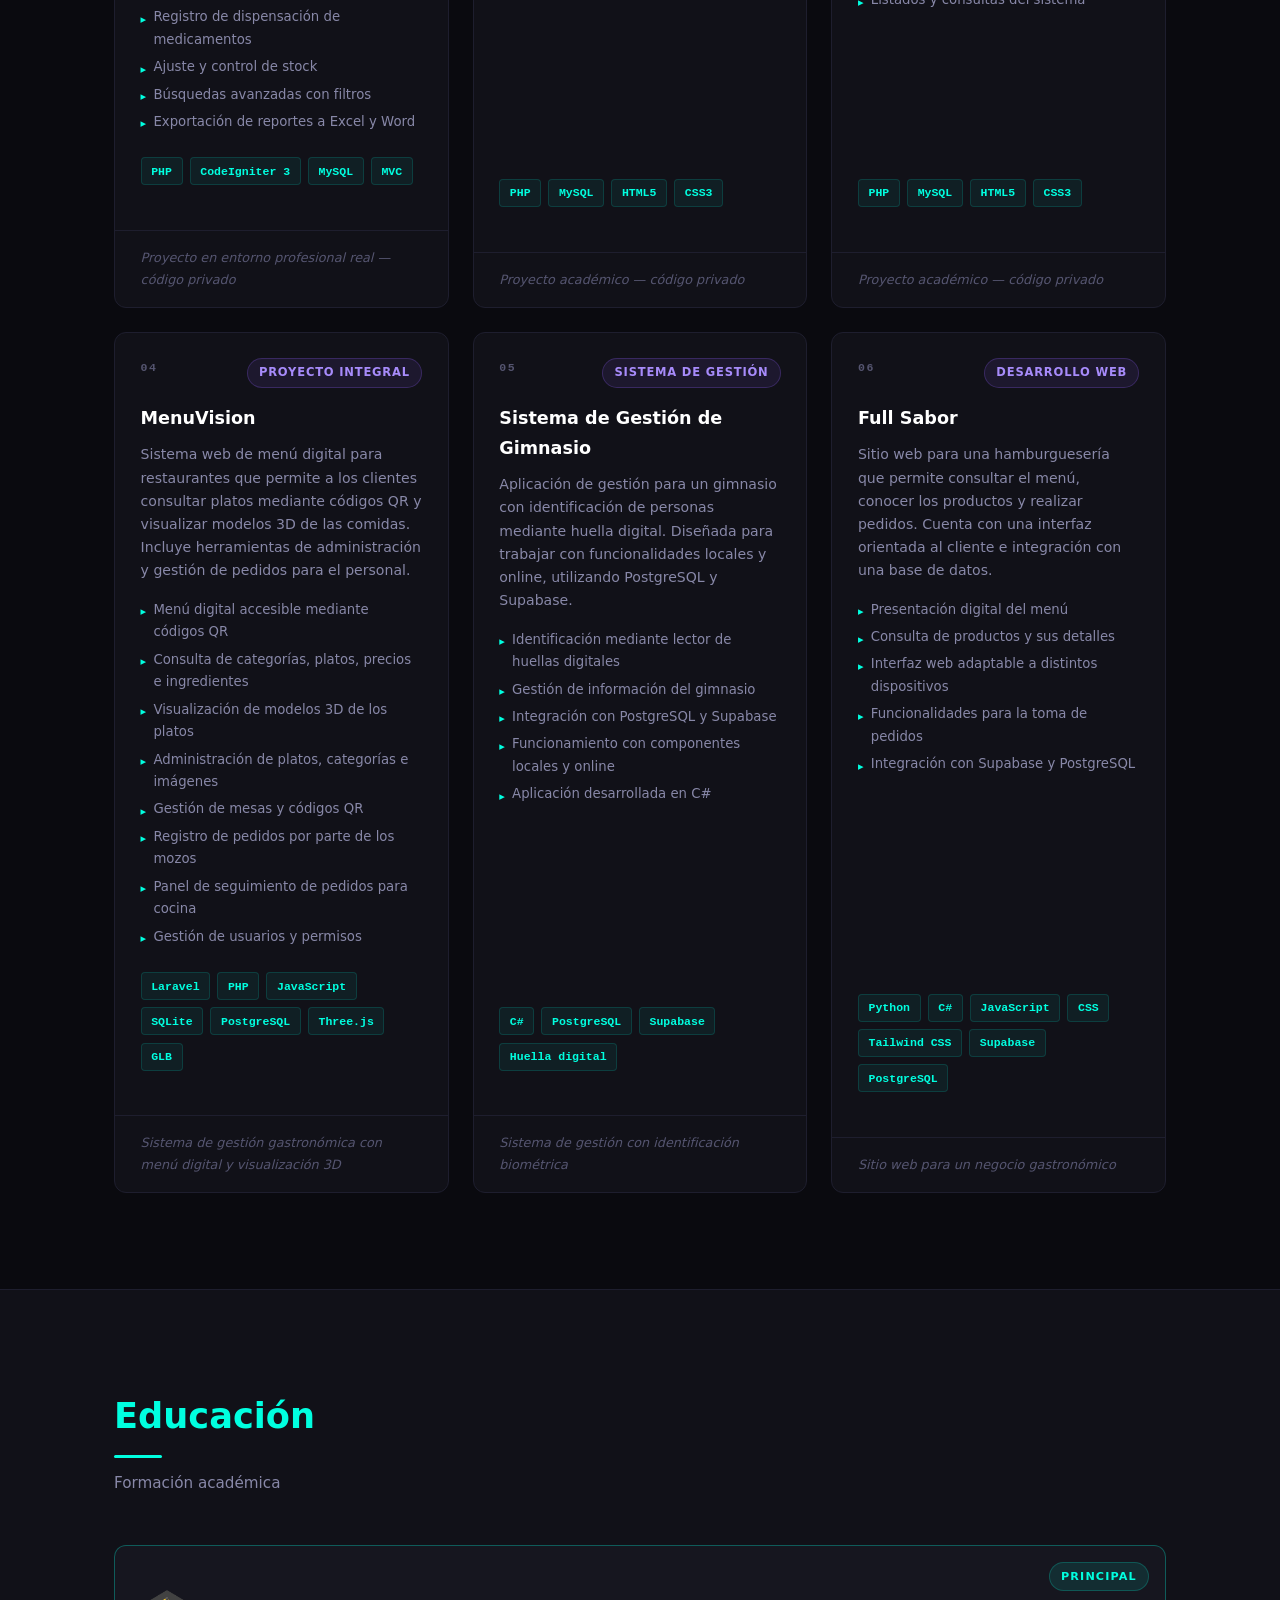
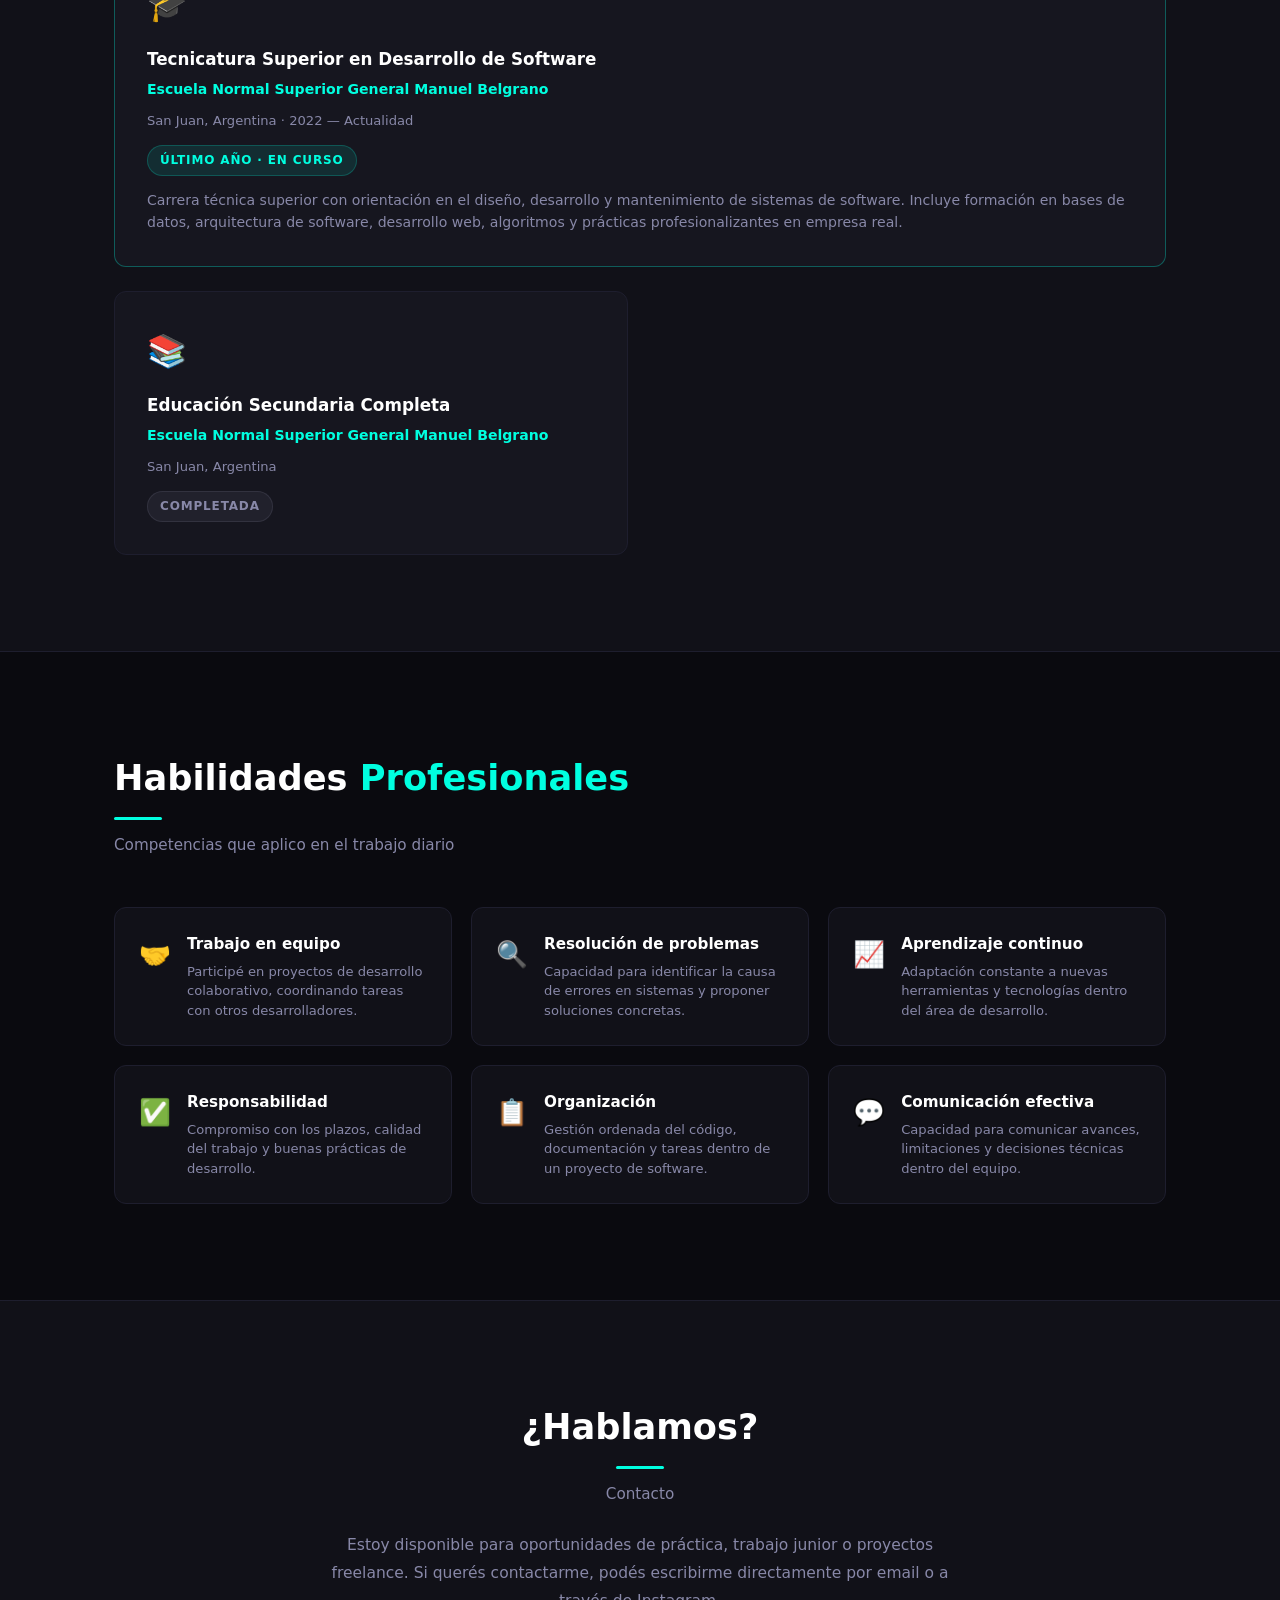
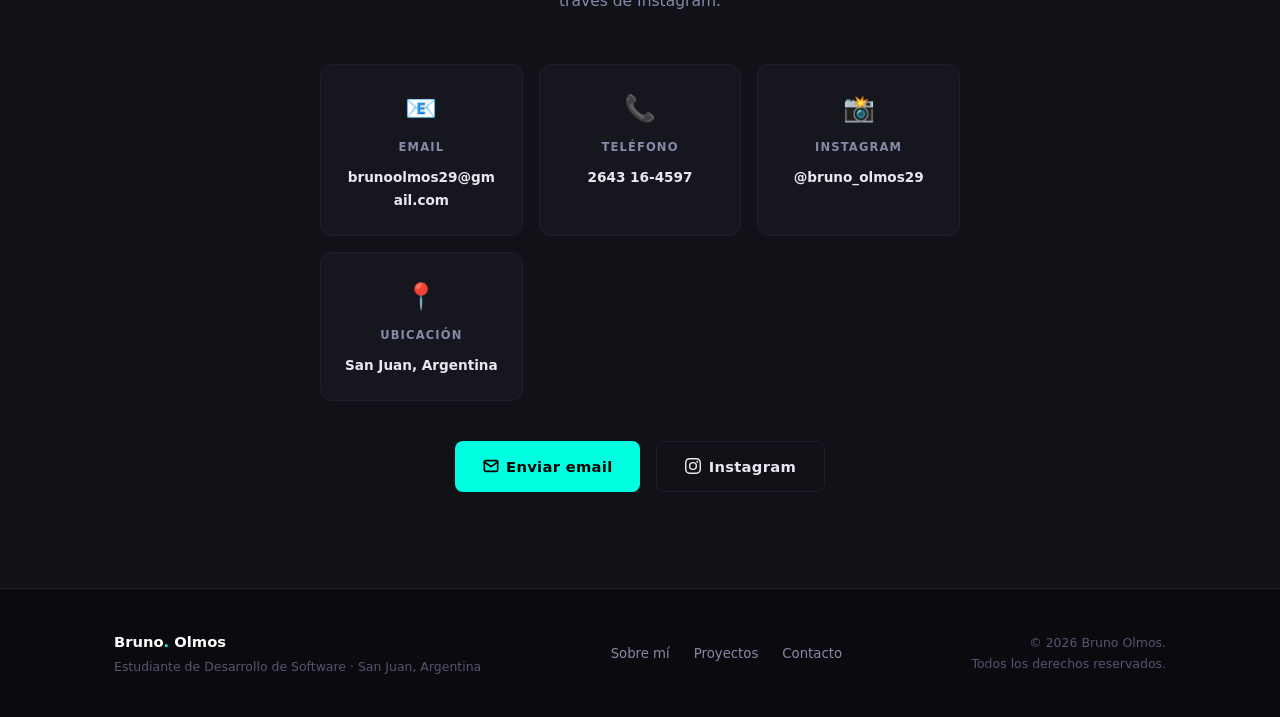
==== commit 8c5cfae1: "Update fmt.Println message from 'Hello' to 'Goodbye'" ====
--- a/index.html
+++ b/index.html
@@ -6,20 +6,20 @@
 
   <!-- SEO -->
   <title>Bruno Olmos | Desarrollador de Software</title>
-  <meta name="description" content="Bruno Iván Olmos Durán — Estudiante de Tecnicatura Superior en Desarrollo de Software, con experiencia práctica en el desarrollo de sistemas web, PHP, CodeIgniter, MySQL y arquitectura MVC. San Juan, Argentina.">
-  <meta name="keywords" content="Bruno Olmos, desarrollador web, PHP, CodeIgniter, MySQL, portfolio, San Juan Argentina, desarrollo de software">
+  <meta name="description" content="Bruno Iván Olmos Durán — Estudiante de Tecnicatura Superior en Desarrollo de Software, con experiencia en sistemas web, aplicaciones de gestión, PHP, Laravel, C#, JavaScript y bases de datos. San Juan, Argentina.">
+  <meta name="keywords" content="Bruno Olmos, desarrollador de software, PHP, Laravel, C#, JavaScript, PostgreSQL, Supabase, portfolio, San Juan Argentina">
   <meta name="author" content="Bruno Iván Olmos Durán">
 
   <!-- Open Graph -->
   <meta property="og:type" content="website">
   <meta property="og:title" content="Bruno Olmos | Desarrollador de Software">
-  <meta property="og:description" content="Estudiante de Desarrollo de Software con experiencia práctica en sistemas web reales. PHP · CodeIgniter · MySQL · MVC.">
+  <meta property="og:description" content="Estudiante de Desarrollo de Software con experiencia en sistemas web, aplicaciones de gestión y bases de datos. PHP · Laravel · C# · JavaScript.">
   <meta property="og:locale" content="es_AR">
 
-  <!-- Favicon (emoji fallback) -->
+  <!-- Favicon -->
   <link rel="icon" href="data:image/svg+xml,<svg xmlns='http://www.w3.org/2000/svg' viewBox='0 0 100 100'><text y='.9em' font-size='90'>💻</text></svg>">
 
-  <link rel="stylesheet" href="css/style.css">
+  <link rel="stylesheet" href="css/main.css">
 </head>
 
 <body>
@@ -55,7 +55,7 @@
     </div>
   </nav>
 
-  <!-- Mobile menu overlay -->
+  <!-- Menú móvil -->
   <nav id="nav-mobile" style="display:none" role="navigation" aria-label="Menú móvil" aria-hidden="true">
     <a href="#hero">Inicio</a>
     <a href="#sobre-mi">Sobre mí</a>
@@ -84,33 +84,48 @@
 
     <p class="hero-description">
       Estudiante de Tecnicatura Superior en Desarrollo de Software, con experiencia
-      práctica en el desarrollo de sistemas web reales, gestión de bases de datos
-      y resolución de problemas mediante software. Actualmente realizando prácticas
-      profesionalizantes en una empresa de software.
+      práctica en el desarrollo de sistemas web y aplicaciones de gestión, bases de datos
+      y resolución de problemas mediante software. Desarrollo proyectos para distintos
+      contextos, además de realizar prácticas profesionalizantes en una empresa de software.
     </p>
 
     <div class="hero-buttons">
       <a href="#proyectos" class="btn btn-primary">
-        <svg width="16" height="16" viewBox="0 0 24 24" fill="none" stroke="currentColor" stroke-width="2.5" stroke-linecap="round" stroke-linejoin="round" aria-hidden="true"><rect x="2" y="3" width="20" height="14" rx="2"/><path d="M8 21h8M12 17v4"/></svg>
+        <svg width="16" height="16" viewBox="0 0 24 24" fill="none" stroke="currentColor" stroke-width="2.5" stroke-linecap="round" stroke-linejoin="round" aria-hidden="true">
+          <rect x="2" y="3" width="20" height="14" rx="2"/>
+          <path d="M8 21h8M12 17v4"/>
+        </svg>
         Ver proyectos
       </a>
+
       <a href="#contacto" class="btn btn-outline">
-        <svg width="16" height="16" viewBox="0 0 24 24" fill="none" stroke="currentColor" stroke-width="2.5" stroke-linecap="round" stroke-linejoin="round" aria-hidden="true"><path d="M4 4h16c1.1 0 2 .9 2 2v12c0 1.1-.9 2-2 2H4c-1.1 0-2-.9-2-2V6c0-1.1.9-2 2-2z"/><polyline points="22,6 12,13 2,6"/></svg>
+        <svg width="16" height="16" viewBox="0 0 24 24" fill="none" stroke="currentColor" stroke-width="2.5" stroke-linecap="round" stroke-linejoin="round" aria-hidden="true">
+          <path d="M4 4h16c1.1 0 2 .9 2 2v12c0 1.1-.9 2-2 2H4c-1.1 0-2-.9-2-2V6c0-1.1.9-2 2-2z"/>
+          <polyline points="22,6 12,13 2,6"/>
+        </svg>
         Contactarme
       </a>
     </div>
 
     <div class="hero-contact-links">
       <a href="mailto:brunoolmos29@gmail.com" class="hero-contact-link" aria-label="Enviar email a Bruno Olmos">
-        <svg viewBox="0 0 24 24" aria-hidden="true"><path d="M4 4h16c1.1 0 2 .9 2 2v12c0 1.1-.9 2-2 2H4c-1.1 0-2-.9-2-2V6c0-1.1.9-2 2-2zm8 7L4 6h16l-8 5z"/></svg>
+        <svg viewBox="0 0 24 24" aria-hidden="true">
+          <path d="M4 4h16c1.1 0 2 .9 2 2v12c0 1.1-.9 2-2 2H4c-1.1 0-2-.9-2-2V6c0-1.1.9-2 2-2zm8 7L4 6h16l-8 5z"/>
+        </svg>
         brunoolmos29@gmail.com
       </a>
+
       <a href="https://www.instagram.com/bruno_olmos29" target="_blank" rel="noopener noreferrer" class="hero-contact-link" aria-label="Instagram de Bruno Olmos">
-        <svg viewBox="0 0 24 24" aria-hidden="true"><path d="M12 2.163c3.204 0 3.584.012 4.85.07 3.252.148 4.771 1.691 4.919 4.919.058 1.265.069 1.645.069 4.849 0 3.205-.012 3.584-.069 4.849-.149 3.225-1.664 4.771-4.919 4.919-1.266.058-1.644.07-4.85.07-3.204 0-3.584-.012-4.849-.07-3.26-.149-4.771-1.699-4.919-4.92-.058-1.265-.07-1.644-.07-4.849 0-3.204.013-3.583.07-4.849.149-3.227 1.664-4.771 4.919-4.919 1.266-.057 1.645-.069 4.849-.069zM12 0C8.741 0 8.333.014 7.053.072 2.695.272.273 2.69.073 7.052.014 8.333 0 8.741 0 12c0 3.259.014 3.668.072 4.948.2 4.358 2.618 6.78 6.98 6.98C8.333 23.986 8.741 24 12 24c3.259 0 3.668-.014 4.948-.072 4.354-.2 6.782-2.618 6.979-6.98.059-1.28.073-1.689.073-4.948 0-3.259-.014-3.667-.072-4.947-.196-4.354-2.617-6.78-6.979-6.98C15.668.014 15.259 0 12 0zm0 5.838a6.162 6.162 0 100 12.324 6.162 6.162 0 000-12.324zM12 16a4 4 0 110-8 4 4 0 010 8zm6.406-11.845a1.44 1.44 0 100 2.881 1.44 1.44 0 000-2.881z"/></svg>
+        <svg viewBox="0 0 24 24" aria-hidden="true">
+          <path d="M12 2.163c3.204 0 3.584.012 4.85.07 3.252.148 4.771 1.691 4.919 4.919.058 1.265.069 1.645.069 4.849 0 3.205-.012 3.584-.069 4.849-.149 3.225-1.664 4.771-4.919 4.919-1.266.058-1.644.07-4.85.07-3.204 0-3.584-.012-4.849-.07-3.26-.149-4.771-1.699-4.919-4.92-.058-1.265-.07-1.644-.07-4.849 0-3.204.013-3.583.07-4.849.149-3.227 1.664-4.771 4.919-4.919 1.266-.057 1.645-.069 4.849-.069zM12 0C8.741 0 8.333.014 7.053.072 2.695.272.273 2.69.073 7.052.014 8.333 0 8.741 0 12c0 3.259.014 3.668.072 4.948.2 4.358 2.618 6.78 6.98 6.98C8.333 23.986 8.741 24 12 24c3.259 0 3.668-.014 4.948-.072 4.354-.2 6.782-2.618 6.979-6.98.059-1.28.073-1.689.073-4.948 0-3.259-.014-3.667-.072-4.947-.196-4.354-2.617-6.78-6.979-6.98C15.668.014 15.259 0 12 0zm0 5.838a6.162 6.162 0 100 12.324 6.162 6.162 0 000-12.324zM12 16a4 4 0 110-8 4 4 0 010 8zm6.406-11.845a1.44 1.44 0 100 2.881 1.44 1.44 0 000-2.881z"/>
+        </svg>
         @bruno_olmos29
       </a>
+
       <a href="tel:+5492643164597" class="hero-contact-link" aria-label="Llamar a Bruno Olmos">
-        <svg viewBox="0 0 24 24" aria-hidden="true"><path d="M6.62 10.79c1.44 2.83 3.76 5.14 6.59 6.59l2.2-2.2c.27-.27.67-.36 1.02-.24 1.12.37 2.33.57 3.57.57.55 0 1 .45 1 1V20c0 .55-.45 1-1 1-9.39 0-17-7.61-17-17 0-.55.45-1 1-1h3.5c.55 0 1 .45 1 1 0 1.25.2 2.45.57 3.57.11.35.03.74-.25 1.02l-2.2 2.2z"/></svg>
+        <svg viewBox="0 0 24 24" aria-hidden="true">
+          <path d="M6.62 10.79c1.44 2.83 3.76 5.14 6.59 6.59l2.2-2.2c.27-.27.67-.36 1.02-.24 1.12.37 2.33.57 3.57.57.55 0 1 .45 1 1V20c0 .55-.45 1-1 1-9.39 0-17-7.61-17-17 0-.55.45-1 1-1h3.5c.55 0 1 .45 1 1 0 1.25.2 2.45.57 3.57.11.35.03.74-.25 1.02l-2.2 2.2z"/>
+        </svg>
         2643 16-4597
       </a>
     </div>
@@ -140,12 +155,14 @@
             con enfoque en el desarrollo de sistemas web orientados al backend,
             bases de datos y resolución de problemas reales.
           </p>
+
           <p>
             Actualmente realizo <strong>prácticas profesionalizantes</strong> en una empresa
             de software, donde participé en el desarrollo de un sistema hospitalario real,
             trabajando con lógica de negocio, control de acceso, gestión de datos y
             generación de reportes.
           </p>
+
           <p>
             Disfruto del proceso de convertir un problema concreto en una solución de software
             funcional. Me interesa seguir creciendo profesionalmente, sumar experiencia práctica
@@ -158,6 +175,8 @@
             <span class="chip">Desarrollo web</span>
             <span class="chip">Arquitectura MVC</span>
             <span class="chip">Sistemas de gestión</span>
+            <span class="chip">Bases de datos online y locales</span>
+            <span class="chip">Aplicaciones de escritorio</span>
           </div>
         </div>
 
@@ -167,16 +186,19 @@
             <div class="stat-value">Último año</div>
             <div class="stat-label">Tecnicatura en Desarrollo de Software</div>
           </div>
+
           <div class="stat-card">
             <span class="stat-icon" aria-hidden="true">🏥</span>
             <div class="stat-value">Prácticas reales</div>
             <div class="stat-label">Sistema hospitalario en empresa de software</div>
           </div>
+
           <div class="stat-card">
             <span class="stat-icon" aria-hidden="true">💻</span>
-            <div class="stat-value">3 proyectos</div>
-            <div class="stat-label">Web con PHP, MySQL y CodeIgniter</div>
-          </div>
+            <div class="stat-value">6 proyectos</div>
+            <div class="stat-label">Proyectos web y sistemas de gestión</div>
+          </div>
+
           <div class="stat-card">
             <span class="stat-icon" aria-hidden="true">📍</span>
             <div class="stat-value">San Juan</div>
@@ -265,16 +287,25 @@
               <div class="tech-card-name">PHP</div>
               <div class="tech-card-desc">Lenguaje principal de desarrollo</div>
             </div>
+
             <div class="tech-card">
               <span class="tech-card-icon" aria-hidden="true">⚙️</span>
               <div class="tech-card-name">CodeIgniter 3</div>
               <div class="tech-card-desc">Framework MVC para PHP</div>
             </div>
+
+            <div class="tech-card">
+              <span class="tech-card-icon" aria-hidden="true">🚀</span>
+              <div class="tech-card-name">Laravel</div>
+              <div class="tech-card-desc">Framework PHP para aplicaciones web</div>
+            </div>
+
             <div class="tech-card">
               <span class="tech-card-icon" aria-hidden="true">🐍</span>
               <div class="tech-card-name">Python</div>
               <div class="tech-card-desc">Scripting y desarrollo backend</div>
             </div>
+
             <div class="tech-card">
               <span class="tech-card-icon" aria-hidden="true">🔷</span>
               <div class="tech-card-name">C#</div>
@@ -292,10 +323,29 @@
               <div class="tech-card-name">MySQL</div>
               <div class="tech-card-desc">Modelado y gestión de datos relacionales</div>
             </div>
+
             <div class="tech-card">
               <span class="tech-card-icon" aria-hidden="true">🍃</span>
               <div class="tech-card-name">MongoDB</div>
               <div class="tech-card-desc">Base de datos NoSQL orientada a documentos</div>
+            </div>
+
+            <div class="tech-card">
+              <span class="tech-card-icon" aria-hidden="true">🐘</span>
+              <div class="tech-card-name">PostgreSQL</div>
+              <div class="tech-card-desc">Gestión de bases de datos relacionales</div>
+            </div>
+
+            <div class="tech-card">
+              <span class="tech-card-icon" aria-hidden="true">🗃️</span>
+              <div class="tech-card-name">SQLite</div>
+              <div class="tech-card-desc">Base de datos local para aplicaciones</div>
+            </div>
+
+            <div class="tech-card">
+              <span class="tech-card-icon" aria-hidden="true">☁️</span>
+              <div class="tech-card-name">Supabase</div>
+              <div class="tech-card-desc">Servicios de base de datos en la nube</div>
             </div>
           </div>
         </div>
@@ -309,10 +359,23 @@
               <div class="tech-card-name">HTML5</div>
               <div class="tech-card-desc">Estructura semántica de páginas web</div>
             </div>
+
             <div class="tech-card">
               <span class="tech-card-icon" aria-hidden="true">🎨</span>
               <div class="tech-card-name">CSS3</div>
               <div class="tech-card-desc">Estilos, layouts y responsive design</div>
+            </div>
+
+            <div class="tech-card">
+              <span class="tech-card-icon" aria-hidden="true">⚡</span>
+              <div class="tech-card-name">JavaScript</div>
+              <div class="tech-card-desc">Interactividad y funcionalidades web</div>
+            </div>
+
+            <div class="tech-card">
+              <span class="tech-card-icon" aria-hidden="true">🎨</span>
+              <div class="tech-card-name">Tailwind CSS</div>
+              <div class="tech-card-desc">Estilizado de interfaces web responsive</div>
             </div>
           </div>
         </div>
@@ -326,6 +389,18 @@
               <div class="tech-card-name">MVC</div>
               <div class="tech-card-desc">Patrón Modelo-Vista-Controlador</div>
             </div>
+
+            <div class="tech-card">
+              <span class="tech-card-icon" aria-hidden="true">🧊</span>
+              <div class="tech-card-name">Three.js</div>
+              <div class="tech-card-desc">Visualización de modelos 3D en la web</div>
+            </div>
+
+            <div class="tech-card">
+              <span class="tech-card-icon" aria-hidden="true">🍽️</span>
+              <div class="tech-card-name">Modelos GLB</div>
+              <div class="tech-card-desc">Integración de modelos 3D de productos y platos</div>
+            </div>
           </div>
         </div>
 
@@ -338,10 +413,23 @@
               <div class="tech-card-name">Microsoft Excel</div>
               <div class="tech-card-desc">Exportación de reportes</div>
             </div>
+
             <div class="tech-card">
               <span class="tech-card-icon" aria-hidden="true">📝</span>
               <div class="tech-card-name">Microsoft Word</div>
               <div class="tech-card-desc">Generación de documentos</div>
+            </div>
+
+            <div class="tech-card">
+              <span class="tech-card-icon" aria-hidden="true">🐙</span>
+              <div class="tech-card-name">Git y GitHub</div>
+              <div class="tech-card-desc">Control de versiones y repositorios</div>
+            </div>
+
+            <div class="tech-card">
+              <span class="tech-card-icon" aria-hidden="true">💻</span>
+              <div class="tech-card-name">Visual Studio Code</div>
+              <div class="tech-card-desc">Entorno de desarrollo</div>
             </div>
           </div>
         </div>
@@ -359,7 +447,7 @@
       <div class="reveal">
         <h2 class="section-title" id="proyectos-title">Proyectos <span>Destacados</span></h2>
         <div class="section-divider" aria-hidden="true"></div>
-        <p class="section-subtitle">Sistemas desarrollados durante prácticas y formación académica</p>
+        <p class="section-subtitle">Proyectos de prácticas profesionalizantes, sistemas de gestión y desarrollo web independiente</p>
       </div>
 
       <div class="projects-grid">
@@ -370,6 +458,7 @@
             <span class="project-number" aria-hidden="true">01</span>
             <span class="project-type-badge badge-professional">Prácticas profesionales</span>
           </div>
+
           <div class="project-card-body">
             <h3 class="project-card-title">Sistema Hospitalario</h3>
             <p class="project-card-desc">
@@ -377,6 +466,7 @@
               profesionalizantes. Permite administrar pacientes, medicamentos, stock y dispensaciones,
               con control de acceso por roles y generación de reportes exportables.
             </p>
+
             <ul class="project-features" aria-label="Funcionalidades principales">
               <li>Login seguro con gestión de sesiones</li>
               <li>Roles: Administrador y Operario</li>
@@ -387,6 +477,7 @@
               <li>Búsquedas avanzadas con filtros</li>
               <li>Exportación de reportes a Excel y Word</li>
             </ul>
+
             <div class="project-tech-tags" aria-label="Tecnologías">
               <span class="project-tech-tag">PHP</span>
               <span class="project-tech-tag">CodeIgniter 3</span>
@@ -394,10 +485,12 @@
               <span class="project-tech-tag">MVC</span>
             </div>
           </div>
+
           <div class="project-card-footer">
             Proyecto en entorno profesional real — código privado
           </div>
         </article>
+
 
         <!-- Proyecto 2: Carrito de Compras -->
         <article class="project-card reveal reveal-delay-2" aria-label="Sistema de Carrito de Compras">
@@ -405,12 +498,14 @@
             <span class="project-number" aria-hidden="true">02</span>
             <span class="project-type-badge badge-academic">Proyecto académico</span>
           </div>
+
           <div class="project-card-body">
             <h3 class="project-card-title">Carrito de Compras — Farmacia</h3>
             <p class="project-card-desc">
               Aplicación web para gestión de un catálogo de productos de farmacia,
               con funcionalidad completa de carrito de compras, persistencia de datos y validaciones.
             </p>
+
             <ul class="project-features" aria-label="Funcionalidades principales">
               <li>Catálogo de productos con detalles</li>
               <li>Agregar y eliminar artículos del carrito</li>
@@ -418,6 +513,7 @@
               <li>Persistencia de datos entre sesiones</li>
               <li>Validaciones de stock y formularios</li>
             </ul>
+
             <div class="project-tech-tags" aria-label="Tecnologías">
               <span class="project-tech-tag">PHP</span>
               <span class="project-tech-tag">MySQL</span>
@@ -425,10 +521,12 @@
               <span class="project-tech-tag">CSS3</span>
             </div>
           </div>
+
           <div class="project-card-footer">
             Proyecto académico — código privado
           </div>
         </article>
+
 
         <!-- Proyecto 3: Mesas de Examen -->
         <article class="project-card reveal reveal-delay-3" aria-label="Sistema de Inscripción a Mesas de Examen">
@@ -436,12 +534,14 @@
             <span class="project-number" aria-hidden="true">03</span>
             <span class="project-type-badge badge-academic">Proyecto académico</span>
           </div>
+
           <div class="project-card-body">
             <h3 class="project-card-title">Inscripción a Mesas de Examen</h3>
             <p class="project-card-desc">
               Sistema web para la gestión de mesas de examen y materias en entorno educativo,
               con control de acceso por roles y operaciones completas de administración.
             </p>
+
             <ul class="project-features" aria-label="Funcionalidades principales">
               <li>Control de acceso con roles diferenciados</li>
               <li>CRUD completo para administradores</li>
@@ -449,6 +549,7 @@
               <li>Inscripción y baja de alumnos en mesas</li>
               <li>Listados y consultas del sistema</li>
             </ul>
+
             <div class="project-tech-tags" aria-label="Tecnologías">
               <span class="project-tech-tag">PHP</span>
               <span class="project-tech-tag">MySQL</span>
@@ -456,8 +557,129 @@
               <span class="project-tech-tag">CSS3</span>
             </div>
           </div>
+
           <div class="project-card-footer">
             Proyecto académico — código privado
+          </div>
+        </article>
+
+
+        <!-- Proyecto 4: MenuVision -->
+        <article class="project-card reveal reveal-delay-1" aria-label="MenuVision">
+          <div class="project-card-top">
+            <span class="project-number" aria-hidden="true">04</span>
+            <span class="project-type-badge badge-academic">Proyecto integral</span>
+          </div>
+
+          <div class="project-card-body">
+            <h3 class="project-card-title">MenuVision</h3>
+            <p class="project-card-desc">
+              Sistema web de menú digital para restaurantes que permite a los clientes
+              consultar platos mediante códigos QR y visualizar modelos 3D de las comidas.
+              Incluye herramientas de administración y gestión de pedidos para el personal.
+            </p>
+
+            <ul class="project-features" aria-label="Funcionalidades principales">
+              <li>Menú digital accesible mediante códigos QR</li>
+              <li>Consulta de categorías, platos, precios e ingredientes</li>
+              <li>Visualización de modelos 3D de los platos</li>
+              <li>Administración de platos, categorías e imágenes</li>
+              <li>Gestión de mesas y códigos QR</li>
+              <li>Registro de pedidos por parte de los mozos</li>
+              <li>Panel de seguimiento de pedidos para cocina</li>
+              <li>Gestión de usuarios y permisos</li>
+            </ul>
+
+            <div class="project-tech-tags" aria-label="Tecnologías">
+              <span class="project-tech-tag">Laravel</span>
+              <span class="project-tech-tag">PHP</span>
+              <span class="project-tech-tag">JavaScript</span>
+              <span class="project-tech-tag">SQLite</span>
+              <span class="project-tech-tag">PostgreSQL</span>
+              <span class="project-tech-tag">Three.js</span>
+              <span class="project-tech-tag">GLB</span>
+            </div>
+          </div>
+
+          <div class="project-card-footer">
+            Sistema de gestión gastronómica con menú digital y visualización 3D
+          </div>
+        </article>
+
+
+        <!-- Proyecto 5: Sistema de Gestión de Gimnasio -->
+        <article class="project-card reveal reveal-delay-2" aria-label="Sistema de Gestión de Gimnasio">
+          <div class="project-card-top">
+            <span class="project-number" aria-hidden="true">05</span>
+            <span class="project-type-badge badge-academic">Sistema de gestión</span>
+          </div>
+
+          <div class="project-card-body">
+            <h3 class="project-card-title">Sistema de Gestión de Gimnasio</h3>
+            <p class="project-card-desc">
+              Aplicación de gestión para un gimnasio con identificación de personas
+              mediante huella digital. Diseñada para trabajar con funcionalidades
+              locales y online, utilizando PostgreSQL y Supabase.
+            </p>
+
+            <ul class="project-features" aria-label="Funcionalidades principales">
+              <li>Identificación mediante lector de huellas digitales</li>
+              <li>Gestión de información del gimnasio</li>
+              <li>Integración con PostgreSQL y Supabase</li>
+              <li>Funcionamiento con componentes locales y online</li>
+              <li>Aplicación desarrollada en C#</li>
+            </ul>
+
+            <div class="project-tech-tags" aria-label="Tecnologías">
+              <span class="project-tech-tag">C#</span>
+              <span class="project-tech-tag">PostgreSQL</span>
+              <span class="project-tech-tag">Supabase</span>
+              <span class="project-tech-tag">Huella digital</span>
+            </div>
+          </div>
+
+          <div class="project-card-footer">
+            Sistema de gestión con identificación biométrica
+          </div>
+        </article>
+
+
+        <!-- Proyecto 6: Full Sabor -->
+        <article class="project-card reveal reveal-delay-3" aria-label="Full Sabor">
+          <div class="project-card-top">
+            <span class="project-number" aria-hidden="true">06</span>
+            <span class="project-type-badge badge-academic">Desarrollo web</span>
+          </div>
+
+          <div class="project-card-body">
+            <h3 class="project-card-title">Full Sabor</h3>
+            <p class="project-card-desc">
+              Sitio web para una hamburguesería que permite consultar el menú,
+              conocer los productos y realizar pedidos. Cuenta con una interfaz
+              orientada al cliente e integración con una base de datos.
+            </p>
+
+            <ul class="project-features" aria-label="Funcionalidades principales">
+              <li>Presentación digital del menú</li>
+              <li>Consulta de productos y sus detalles</li>
+              <li>Interfaz web adaptable a distintos dispositivos</li>
+              <li>Funcionalidades para la toma de pedidos</li>
+              <li>Integración con Supabase y PostgreSQL</li>
+            </ul>
+
+            <div class="project-tech-tags" aria-label="Tecnologías">
+              <span class="project-tech-tag">Python</span>
+              <span class="project-tech-tag">C#</span>
+              <span class="project-tech-tag">JavaScript</span>
+              <span class="project-tech-tag">CSS</span>
+              <span class="project-tech-tag">Tailwind CSS</span>
+              <span class="project-tech-tag">Supabase</span>
+              <span class="project-tech-tag">PostgreSQL</span>
+            </div>
+          </div>
+
+          <div class="project-card-footer">
+            Sitio web para un negocio gastronómico
           </div>
         </article>
 
@@ -524,6 +746,7 @@
             <div class="skill-desc">Participé en proyectos de desarrollo colaborativo, coordinando tareas con otros desarrolladores.</div>
           </div>
         </div>
+
         <div class="skill-card reveal reveal-delay-2">
           <span class="skill-icon" aria-hidden="true">🔍</span>
           <div>
@@ -531,6 +754,7 @@
             <div class="skill-desc">Capacidad para identificar la causa de errores en sistemas y proponer soluciones concretas.</div>
           </div>
         </div>
+
         <div class="skill-card reveal reveal-delay-3">
           <span class="skill-icon" aria-hidden="true">📈</span>
           <div>
@@ -538,6 +762,7 @@
             <div class="skill-desc">Adaptación constante a nuevas herramientas y tecnologías dentro del área de desarrollo.</div>
           </div>
         </div>
+
         <div class="skill-card reveal reveal-delay-4">
           <span class="skill-icon" aria-hidden="true">✅</span>
           <div>
@@ -545,6 +770,7 @@
             <div class="skill-desc">Compromiso con los plazos, calidad del trabajo y buenas prácticas de desarrollo.</div>
           </div>
         </div>
+
         <div class="skill-card reveal reveal-delay-5">
           <span class="skill-icon" aria-hidden="true">📋</span>
           <div>
@@ -552,6 +778,7 @@
             <div class="skill-desc">Gestión ordenada del código, documentación y tareas dentro de un proyecto de software.</div>
           </div>
         </div>
+
         <div class="skill-card reveal reveal-delay-1">
           <span class="skill-icon" aria-hidden="true">💬</span>
           <div>
@@ -570,6 +797,7 @@
   <section id="contacto" aria-labelledby="contacto-title">
     <div class="container">
       <div class="contact-wrapper">
+
         <div class="reveal">
           <h2 class="section-title" id="contacto-title">¿Hablamos?</h2>
           <div class="section-divider" style="margin: .6rem auto .8rem;" aria-hidden="true"></div>
@@ -586,16 +814,19 @@
             <span class="contact-card-label">Email</span>
             <span class="contact-card-value">brunoolmos29@gmail.com</span>
           </a>
+
           <a href="tel:+5492643164597" class="contact-card" aria-label="Llamar al 2643 16-4597">
             <span class="contact-card-icon" aria-hidden="true">📞</span>
             <span class="contact-card-label">Teléfono</span>
             <span class="contact-card-value">2643 16-4597</span>
           </a>
+
           <a href="https://www.instagram.com/bruno_olmos29" target="_blank" rel="noopener noreferrer" class="contact-card" aria-label="Instagram @bruno_olmos29">
             <span class="contact-card-icon" aria-hidden="true">📸</span>
             <span class="contact-card-label">Instagram</span>
             <span class="contact-card-value">@bruno_olmos29</span>
           </a>
+
           <div class="contact-card" style="cursor:default;" aria-label="Ubicación San Juan, Argentina">
             <span class="contact-card-icon" aria-hidden="true">📍</span>
             <span class="contact-card-label">Ubicación</span>
@@ -605,11 +836,17 @@
 
         <div class="contact-buttons reveal reveal-delay-2">
           <a href="mailto:brunoolmos29@gmail.com" class="btn btn-primary" aria-label="Enviar email">
-            <svg width="16" height="16" viewBox="0 0 24 24" fill="none" stroke="currentColor" stroke-width="2.5" stroke-linecap="round" stroke-linejoin="round" aria-hidden="true"><path d="M4 4h16c1.1 0 2 .9 2 2v12c0 1.1-.9 2-2 2H4c-1.1 0-2-.9-2-2V6c0-1.1.9-2 2-2z"/><polyline points="22,6 12,13 2,6"/></svg>
+            <svg width="16" height="16" viewBox="0 0 24 24" fill="none" stroke="currentColor" stroke-width="2.5" stroke-linecap="round" stroke-linejoin="round" aria-hidden="true">
+              <path d="M4 4h16c1.1 0 2 .9 2 2v12c0 1.1-.9 2-2 2H4c-1.1 0-2-.9-2-2V6c0-1.1.9-2 2-2z"/>
+              <polyline points="22,6 12,13 2,6"/>
+            </svg>
             Enviar email
           </a>
+
           <a href="https://www.instagram.com/bruno_olmos29" target="_blank" rel="noopener noreferrer" class="btn btn-outline" aria-label="Ver Instagram de Bruno Olmos">
-            <svg width="16" height="16" viewBox="0 0 24 24" fill="currentColor" aria-hidden="true"><path d="M12 2.163c3.204 0 3.584.012 4.85.07 3.252.148 4.771 1.691 4.919 4.919.058 1.265.069 1.645.069 4.849 0 3.205-.012 3.584-.069 4.849-.149 3.225-1.664 4.771-4.919 4.919-1.266.058-1.644.07-4.85.07-3.204 0-3.584-.012-4.849-.07-3.26-.149-4.771-1.699-4.919-4.92-.058-1.265-.07-1.644-.07-4.849 0-3.204.013-3.583.07-4.849.149-3.227 1.664-4.771 4.919-4.919 1.266-.057 1.645-.069 4.849-.069zM12 0C8.741 0 8.333.014 7.053.072 2.695.272.273 2.69.073 7.052.014 8.333 0 8.741 0 12c0 3.259.014 3.668.072 4.948.2 4.358 2.618 6.78 6.98 6.98C8.333 23.986 8.741 24 12 24c3.259 0 3.668-.014 4.948-.072 4.354-.2 6.782-2.618 6.979-6.98.059-1.28.073-1.689.073-4.948 0-3.259-.014-3.667-.072-4.947-.196-4.354-2.617-6.78-6.979-6.98C15.668.014 15.259 0 12 0zm0 5.838a6.162 6.162 0 100 12.324 6.162 6.162 0 000-12.324zM12 16a4 4 0 110-8 4 4 0 010 8zm6.406-11.845a1.44 1.44 0 100 2.881 1.44 1.44 0 000-2.881z"/></svg>
+            <svg width="16" height="16" viewBox="0 0 24 24" fill="currentColor" aria-hidden="true">
+              <path d="M12 2.163c3.204 0 3.584.012 4.85.07 3.252.148 4.771 1.691 4.919 4.919.058 1.265.069 1.645.069 4.849 0 3.205-.012 3.584-.069 4.849-.149 3.225-1.664 4.771-4.919 4.919-1.266.058-1.644.07-4.85.07-3.204 0-3.584-.012-4.849-.07-3.26-.149-4.771-1.699-4.919-4.92-.058-1.265-.07-1.644-.07-4.849 0-3.204.013-3.583.07-4.849.149-3.227 1.664-4.771 4.919-4.919 1.266-.057 1.645-.069 4.849-.069zM12 0C8.741 0 8.333.014 7.053.072 2.695.272.273 2.69.073 7.052.014 8.333 0 8.741 0 12c0 3.259.014 3.668.072 4.948.2 4.358 2.618 6.78 6.98 6.98C8.333 23.986 8.741 24 12 24c3.259 0 3.668-.014 4.948-.072 4.354-.2 6.782-2.618 6.979-6.98.059-1.28.073-1.689.073-4.948 0-3.259-.014-3.667-.072-4.947-.196-4.354-2.617-6.78-6.979-6.98C15.668.014 15.259 0 12 0zm0 5.838a6.162 6.162 0 100 12.324 6.162 6.162 0 000-12.324zM12 16a4 4 0 110-8 4 4 0 010 8zm6.406-11.845a1.44 1.44 0 100 2.881 1.44 1.44 0 000-2.881z"/>
+            </svg>
             Instagram
           </a>
         </div>
@@ -625,6 +862,7 @@
   <footer id="footer" role="contentinfo">
     <div class="container">
       <div class="footer-inner">
+
         <div>
           <div class="footer-brand">Bruno<span>.</span> Olmos</div>
           <div class="footer-sub">Estudiante de Desarrollo de Software · San Juan, Argentina</div>
@@ -640,11 +878,11 @@
           © <span id="current-year">2026</span> Bruno Olmos.<br>
           Todos los derechos reservados.
         </div>
+
       </div>
     </div>
   </footer>
 
-
-  <script src="js/script.js"></script>
+  <script src="js/script.js?v=4"></script>
 </body>
 </html>
--- a/css/main.css
+++ b/css/main.css
@@ -0,0 +1,1216 @@
+/* ============================================================
+   BRUNO OLMOS — PORTFOLIO
+   style.css
+   ============================================================ */
+
+/* ---------- RESET & VARIABLES ---------- */
+*, *::before, *::after {
+  margin: 0;
+  padding: 0;
+  box-sizing: border-box;
+}
+
+:root {
+  --accent:     #00ffe0;
+  --accent-dim: #00c9b1;
+  --bg:         #0a0a0f;
+  --bg-card:    #111118;
+  --bg-card2:   #16161f;
+  --border:     #1e1e2e;
+  --text:       #e8e8f0;
+  --text-muted: #8888a8;
+  --text-dim:   #555570;
+  --white:      #ffffff;
+  --radius:     12px;
+  --radius-sm:  8px;
+  --shadow:     0 4px 32px rgba(0,0,0,.45);
+  --transition: .25s ease;
+  --font:       'Segoe UI', system-ui, -apple-system, sans-serif;
+  --font-mono:  'Consolas', 'Courier New', monospace;
+}
+
+html {
+  scroll-behavior: smooth;
+  font-size: 16px;
+}
+
+body {
+  background-color: var(--bg);
+  color: var(--text);
+  font-family: var(--font);
+  line-height: 1.7;
+  overflow-x: hidden;
+}
+
+/* ---------- SCROLLBAR ---------- */
+::-webkit-scrollbar { width: 6px; }
+::-webkit-scrollbar-track { background: var(--bg); }
+::-webkit-scrollbar-thumb { background: var(--border); border-radius: 3px; }
+::-webkit-scrollbar-thumb:hover { background: var(--accent-dim); }
+
+/* ---------- SELECTION ---------- */
+::selection { background: var(--accent); color: #000; }
+
+/* ---------- UTILITIES ---------- */
+.container {
+  max-width: 1100px;
+  margin: 0 auto;
+  padding: 0 1.5rem;
+}
+
+.section-title {
+  font-size: clamp(1.6rem, 4vw, 2.2rem);
+  font-weight: 700;
+  color: var(--white);
+  margin-bottom: .4rem;
+}
+
+.section-title span {
+  color: var(--accent);
+}
+
+.section-subtitle {
+  color: var(--text-muted);
+  font-size: .95rem;
+  margin-bottom: 3rem;
+}
+
+.section-divider {
+  width: 48px;
+  height: 3px;
+  background: var(--accent);
+  margin: .6rem 0 .8rem;
+  border-radius: 2px;
+}
+
+section {
+  padding: 6rem 0;
+}
+
+/* ---------- FADE-IN OBSERVER ---------- */
+.reveal {
+  opacity: 1;
+  transform: none;
+  transition: opacity .55s ease, transform .55s ease;
+}
+
+.reveal.hidden {
+  opacity: 0;
+  transform: translateY(28px);
+}
+
+.reveal.visible {
+  opacity: 1;
+  transform: none;
+}
+
+.reveal-delay-1 { transition-delay: .1s; }
+.reveal-delay-2 { transition-delay: .2s; }
+.reveal-delay-3 { transition-delay: .3s; }
+.reveal-delay-4 { transition-delay: .4s; }
+.reveal-delay-5 { transition-delay: .5s; }
+
+
+/* ============================================================
+   NAVBAR
+   ============================================================ */
+#navbar {
+  position: fixed;
+  top: 0;
+  left: 0;
+  right: 0;
+  z-index: 1000;
+  padding: 1rem 0;
+  transition: background var(--transition), box-shadow var(--transition), padding var(--transition);
+}
+
+#navbar.scrolled {
+  background: rgba(10,10,15,.95);
+  backdrop-filter: blur(12px);
+  -webkit-backdrop-filter: blur(12px);
+  box-shadow: 0 1px 0 var(--border);
+  padding: .65rem 0;
+}
+
+.nav-inner {
+  display: flex;
+  align-items: center;
+  justify-content: space-between;
+}
+
+.nav-logo {
+  font-size: 1.15rem;
+  font-weight: 700;
+  color: var(--white);
+  text-decoration: none;
+  letter-spacing: .02em;
+}
+
+.nav-logo span { color: var(--accent); }
+
+.nav-links {
+  display: flex;
+  gap: 2rem;
+  list-style: none;
+}
+
+.nav-links a {
+  color: var(--text-muted);
+  text-decoration: none;
+  font-size: .88rem;
+  font-weight: 500;
+  letter-spacing: .04em;
+  text-transform: uppercase;
+  position: relative;
+  transition: color var(--transition);
+}
+
+.nav-links a::after {
+  content: '';
+  position: absolute;
+  bottom: -4px;
+  left: 0;
+  width: 0;
+  height: 2px;
+  background: var(--accent);
+  transition: width var(--transition);
+}
+
+.nav-links a:hover,
+.nav-links a.active {
+  color: var(--white);
+}
+
+.nav-links a:hover::after,
+.nav-links a.active::after {
+  width: 100%;
+}
+
+/* hamburger */
+.nav-toggle {
+  display: none;
+  flex-direction: column;
+  gap: 5px;
+  cursor: pointer;
+  padding: 4px;
+  background: none;
+  border: none;
+  aria-label: "Menú";
+}
+
+.nav-toggle span {
+  display: block;
+  width: 24px;
+  height: 2px;
+  background: var(--text);
+  border-radius: 2px;
+  transition: transform var(--transition), opacity var(--transition);
+}
+
+.nav-toggle.open span:nth-child(1) { transform: translateY(7px) rotate(45deg); }
+.nav-toggle.open span:nth-child(2) { opacity: 0; }
+.nav-toggle.open span:nth-child(3) { transform: translateY(-7px) rotate(-45deg); }
+
+/* mobile menu */
+.nav-mobile {
+  visibility: hidden;
+  position: fixed;
+  inset: 0;
+  top: 60px;
+  background: rgba(10,10,15,.98);
+  backdrop-filter: blur(16px);
+  -webkit-backdrop-filter: blur(16px);
+  flex-direction: column;
+  align-items: center;
+  justify-content: center;
+  gap: 2.5rem;
+  z-index: 999;
+  opacity: 0;
+  pointer-events: none;
+  transition: opacity .3s ease, visibility .3s ease;
+}
+
+.nav-mobile.open {
+  visibility: visible;
+  display: flex;
+  opacity: 1;
+  pointer-events: auto;
+}
+
+/* En desktop, el menú mobile nunca se muestra */
+@media (min-width: 769px) {
+  .nav-mobile,
+  .nav-mobile.open {
+    display: none !important;
+    visibility: hidden !important;
+    pointer-events: none !important;
+  }
+}
+
+.nav-mobile a {
+  color: var(--text);
+  text-decoration: none;
+  font-size: 1.4rem;
+  font-weight: 600;
+  letter-spacing: .04em;
+  transition: color var(--transition);
+}
+
+.nav-mobile a:hover { color: var(--accent); }
+
+
+/* ============================================================
+   HERO
+   ============================================================ */
+#hero {
+  min-height: 100vh;
+  display: flex;
+  flex-direction: column;
+  align-items: center;
+  justify-content: center;
+  text-align: center;
+  padding: 6rem 1.5rem 4rem;
+  position: relative;
+  overflow: hidden;
+}
+
+/* subtle grid background */
+#hero::before {
+  content: '';
+  position: absolute;
+  inset: 0;
+  background-image:
+    linear-gradient(rgba(0,255,224,.03) 1px, transparent 1px),
+    linear-gradient(90deg, rgba(0,255,224,.03) 1px, transparent 1px);
+  background-size: 60px 60px;
+  pointer-events: none;
+}
+
+/* radial glow */
+#hero::after {
+  content: '';
+  position: absolute;
+  top: -20%;
+  left: 50%;
+  transform: translateX(-50%);
+  width: 700px;
+  height: 700px;
+  background: radial-gradient(circle, rgba(0,255,224,.06) 0%, transparent 70%);
+  pointer-events: none;
+}
+
+.hero-badge {
+  display: inline-block;
+  background: rgba(0,255,224,.08);
+  border: 1px solid rgba(0,255,224,.2);
+  color: var(--accent);
+  font-size: .78rem;
+  font-weight: 600;
+  letter-spacing: .12em;
+  text-transform: uppercase;
+  padding: .35rem 1rem;
+  border-radius: 100px;
+  margin-bottom: 1.4rem;
+}
+
+.hero-name {
+  font-size: clamp(2.4rem, 7vw, 4.4rem);
+  font-weight: 800;
+  color: var(--white);
+  line-height: 1.1;
+  letter-spacing: -.02em;
+  margin-bottom: .6rem;
+}
+
+.hero-name span { color: var(--accent); }
+
+.hero-title {
+  font-size: clamp(1rem, 2.5vw, 1.3rem);
+  color: var(--text-muted);
+  font-weight: 400;
+  margin-bottom: 1.5rem;
+}
+
+.hero-title strong {
+  color: var(--text);
+  font-weight: 600;
+}
+
+.hero-description {
+  max-width: 600px;
+  margin: 0 auto 2.5rem;
+  color: var(--text-muted);
+  font-size: .97rem;
+  line-height: 1.8;
+}
+
+.hero-buttons {
+  display: flex;
+  gap: 1rem;
+  justify-content: center;
+  flex-wrap: wrap;
+  margin-bottom: 3.5rem;
+}
+
+/* BUTTONS */
+.btn {
+  display: inline-flex;
+  align-items: center;
+  gap: .45rem;
+  padding: .75rem 1.75rem;
+  border-radius: var(--radius-sm);
+  font-size: .92rem;
+  font-weight: 600;
+  text-decoration: none;
+  cursor: pointer;
+  border: none;
+  transition: transform var(--transition), box-shadow var(--transition), background var(--transition);
+  letter-spacing: .02em;
+}
+
+.btn:focus-visible {
+  outline: 2px solid var(--accent);
+  outline-offset: 3px;
+}
+
+.btn-primary {
+  background: var(--accent);
+  color: #000;
+}
+
+.btn-primary:hover {
+  background: var(--white);
+  transform: translateY(-2px);
+  box-shadow: 0 8px 24px rgba(0,255,224,.25);
+}
+
+.btn-outline {
+  background: transparent;
+  color: var(--text);
+  border: 1px solid var(--border);
+}
+
+.btn-outline:hover {
+  border-color: var(--accent);
+  color: var(--accent);
+  transform: translateY(-2px);
+}
+
+.btn-sm {
+  padding: .55rem 1.2rem;
+  font-size: .84rem;
+}
+
+/* contact links row */
+.hero-contact-links {
+  display: flex;
+  gap: 1.2rem;
+  justify-content: center;
+  flex-wrap: wrap;
+}
+
+.hero-contact-link {
+  display: inline-flex;
+  align-items: center;
+  gap: .4rem;
+  color: var(--text-muted);
+  text-decoration: none;
+  font-size: .85rem;
+  transition: color var(--transition);
+}
+
+.hero-contact-link:hover { color: var(--accent); }
+
+.hero-contact-link svg {
+  width: 16px;
+  height: 16px;
+  fill: currentColor;
+}
+
+/* scroll indicator */
+.scroll-indicator {
+  position: absolute;
+  bottom: 2.5rem;
+  left: 50%;
+  transform: translateX(-50%);
+  display: flex;
+  flex-direction: column;
+  align-items: center;
+  gap: .4rem;
+  color: var(--text-dim);
+  font-size: .72rem;
+  letter-spacing: .1em;
+  text-transform: uppercase;
+  animation: bounce 2s infinite;
+}
+
+.scroll-indicator svg {
+  width: 18px;
+  height: 18px;
+  fill: currentColor;
+}
+
+@keyframes bounce {
+  0%, 100% { transform: translateX(-50%) translateY(0); }
+  50%       { transform: translateX(-50%) translateY(6px); }
+}
+
+
+/* ============================================================
+   SOBRE MÍ
+   ============================================================ */
+#sobre-mi {
+  background: var(--bg-card);
+  border-top: 1px solid var(--border);
+  border-bottom: 1px solid var(--border);
+}
+
+.about-grid {
+  display: grid;
+  grid-template-columns: 1fr 1fr;
+  gap: 4rem;
+  align-items: center;
+}
+
+.about-text p {
+  color: var(--text-muted);
+  margin-bottom: 1rem;
+  font-size: .96rem;
+}
+
+.about-text p:last-child { margin-bottom: 0; }
+
+.about-chips {
+  margin-top: 1.8rem;
+  display: flex;
+  flex-wrap: wrap;
+  gap: .6rem;
+}
+
+.chip {
+  background: rgba(0,255,224,.07);
+  border: 1px solid rgba(0,255,224,.18);
+  color: var(--accent);
+  font-size: .78rem;
+  font-weight: 600;
+  letter-spacing: .06em;
+  text-transform: uppercase;
+  padding: .3rem .85rem;
+  border-radius: 100px;
+}
+
+.about-stats {
+  display: grid;
+  grid-template-columns: 1fr 1fr;
+  gap: 1.2rem;
+}
+
+.stat-card {
+  background: var(--bg-card2);
+  border: 1px solid var(--border);
+  border-radius: var(--radius);
+  padding: 1.5rem;
+  text-align: center;
+  transition: border-color var(--transition), transform var(--transition);
+}
+
+.stat-card:hover {
+  border-color: var(--accent);
+  transform: translateY(-3px);
+}
+
+.stat-card .stat-icon {
+  font-size: 1.8rem;
+  margin-bottom: .5rem;
+  display: block;
+}
+
+.stat-card .stat-label {
+  font-size: .82rem;
+  color: var(--text-muted);
+  line-height: 1.4;
+}
+
+.stat-card .stat-value {
+  font-size: 1.05rem;
+  font-weight: 700;
+  color: var(--white);
+  margin-bottom: .2rem;
+}
+
+
+/* ============================================================
+   EXPERIENCIA
+   ============================================================ */
+#experiencia {
+  background: var(--bg);
+}
+
+.exp-card {
+  background: var(--bg-card);
+  border: 1px solid var(--border);
+  border-radius: var(--radius);
+  padding: 2.2rem;
+  position: relative;
+  overflow: hidden;
+  transition: border-color var(--transition), box-shadow var(--transition);
+}
+
+.exp-card::before {
+  content: '';
+  position: absolute;
+  top: 0;
+  left: 0;
+  width: 4px;
+  height: 100%;
+  background: var(--accent);
+  border-radius: 0 0 0 var(--radius);
+}
+
+.exp-card:hover {
+  border-color: var(--accent);
+  box-shadow: 0 8px 40px rgba(0,0,0,.3);
+}
+
+.exp-header {
+  display: flex;
+  justify-content: space-between;
+  align-items: flex-start;
+  gap: 1rem;
+  margin-bottom: 1rem;
+  flex-wrap: wrap;
+}
+
+.exp-title {
+  font-size: 1.2rem;
+  font-weight: 700;
+  color: var(--white);
+  margin-bottom: .25rem;
+}
+
+.exp-company {
+  font-size: .9rem;
+  color: var(--accent);
+  font-weight: 600;
+}
+
+.exp-period {
+  background: rgba(0,255,224,.07);
+  border: 1px solid rgba(0,255,224,.15);
+  color: var(--text-muted);
+  font-size: .78rem;
+  font-weight: 600;
+  letter-spacing: .05em;
+  padding: .3rem .8rem;
+  border-radius: 100px;
+  white-space: nowrap;
+}
+
+.exp-description {
+  color: var(--text-muted);
+  font-size: .93rem;
+  margin-bottom: 1.4rem;
+}
+
+.exp-tasks {
+  display: grid;
+  grid-template-columns: repeat(auto-fill, minmax(230px, 1fr));
+  gap: .55rem;
+  margin-bottom: 1.4rem;
+  list-style: none;
+}
+
+.exp-tasks li {
+  display: flex;
+  align-items: flex-start;
+  gap: .5rem;
+  font-size: .88rem;
+  color: var(--text-muted);
+}
+
+.exp-tasks li::before {
+  content: '▸';
+  color: var(--accent);
+  font-size: .75rem;
+  margin-top: .2rem;
+  flex-shrink: 0;
+}
+
+.exp-tech {
+  display: flex;
+  flex-wrap: wrap;
+  gap: .5rem;
+}
+
+.tech-tag {
+  background: var(--bg-card2);
+  border: 1px solid var(--border);
+  color: var(--text-muted);
+  font-size: .78rem;
+  font-family: var(--font-mono);
+  padding: .25rem .7rem;
+  border-radius: var(--radius-sm);
+  transition: border-color var(--transition), color var(--transition);
+}
+
+.exp-card:hover .tech-tag {
+  border-color: rgba(0,255,224,.25);
+  color: var(--accent);
+}
+
+
+/* ============================================================
+   TECNOLOGÍAS
+   ============================================================ */
+#tecnologias {
+  background: var(--bg-card);
+  border-top: 1px solid var(--border);
+  border-bottom: 1px solid var(--border);
+}
+
+.tech-categories {
+  display: flex;
+  flex-direction: column;
+  gap: 2.5rem;
+}
+
+.tech-category-title {
+  font-size: .72rem;
+  font-weight: 700;
+  letter-spacing: .15em;
+  text-transform: uppercase;
+  color: var(--accent);
+  margin-bottom: 1rem;
+  display: flex;
+  align-items: center;
+  gap: .6rem;
+}
+
+.tech-category-title::after {
+  content: '';
+  flex: 1;
+  height: 1px;
+  background: var(--border);
+}
+
+.tech-grid {
+  display: grid;
+  grid-template-columns: repeat(auto-fill, minmax(130px, 1fr));
+  gap: .9rem;
+}
+
+.tech-card {
+  background: var(--bg-card2);
+  border: 1px solid var(--border);
+  border-radius: var(--radius);
+  padding: 1.2rem;
+  text-align: center;
+  transition: border-color var(--transition), transform var(--transition), box-shadow var(--transition);
+  cursor: default;
+}
+
+.tech-card:hover {
+  border-color: var(--accent);
+  transform: translateY(-4px);
+  box-shadow: 0 8px 28px rgba(0,255,224,.1);
+}
+
+.tech-card-icon {
+  font-size: 1.9rem;
+  display: block;
+  margin-bottom: .5rem;
+}
+
+.tech-card-name {
+  font-size: .85rem;
+  font-weight: 700;
+  color: var(--white);
+  margin-bottom: .2rem;
+}
+
+.tech-card-desc {
+  font-size: .72rem;
+  color: var(--text-muted);
+  line-height: 1.3;
+}
+
+
+/* ============================================================
+   PROYECTOS
+   ============================================================ */
+#proyectos {
+  background: var(--bg);
+}
+
+.projects-grid {
+  display: grid;
+  grid-template-columns: repeat(auto-fill, minmax(320px, 1fr));
+  gap: 1.5rem;
+}
+
+.project-card {
+  background: var(--bg-card);
+  border: 1px solid var(--border);
+  border-radius: var(--radius);
+  overflow: hidden;
+  display: flex;
+  flex-direction: column;
+  transition: border-color var(--transition), transform var(--transition), box-shadow var(--transition);
+  position: relative;
+}
+
+.project-card:hover {
+  border-color: var(--accent);
+  transform: translateY(-6px);
+  box-shadow: 0 16px 48px rgba(0,0,0,.4), 0 0 0 1px rgba(0,255,224,.08);
+}
+
+.project-card-top {
+  padding: 1.6rem 1.6rem 0;
+  display: flex;
+  justify-content: space-between;
+  align-items: flex-start;
+}
+
+.project-number {
+  font-size: .72rem;
+  font-weight: 700;
+  letter-spacing: .14em;
+  text-transform: uppercase;
+  color: var(--text-dim);
+  font-family: var(--font-mono);
+}
+
+.project-type-badge {
+  font-size: .72rem;
+  font-weight: 600;
+  letter-spacing: .07em;
+  text-transform: uppercase;
+  padding: .25rem .7rem;
+  border-radius: 100px;
+}
+
+.badge-professional {
+  background: rgba(0,255,224,.1);
+  border: 1px solid rgba(0,255,224,.25);
+  color: var(--accent);
+}
+
+.badge-academic {
+  background: rgba(139,92,246,.1);
+  border: 1px solid rgba(139,92,246,.25);
+  color: #a78bfa;
+}
+
+.project-card-body {
+  padding: 1rem 1.6rem 1.6rem;
+  flex: 1;
+  display: flex;
+  flex-direction: column;
+}
+
+.project-card-title {
+  font-size: 1.1rem;
+  font-weight: 700;
+  color: var(--white);
+  margin-bottom: .6rem;
+  transition: color var(--transition);
+}
+
+.project-card:hover .project-card-title {
+  color: var(--accent);
+}
+
+.project-card-desc {
+  font-size: .88rem;
+  color: var(--text-muted);
+  margin-bottom: 1rem;
+  line-height: 1.65;
+}
+
+.project-features {
+  list-style: none;
+  margin-bottom: 1.2rem;
+  flex: 1;
+}
+
+.project-features li {
+  display: flex;
+  align-items: flex-start;
+  gap: .45rem;
+  font-size: .83rem;
+  color: var(--text-muted);
+  margin-bottom: .3rem;
+}
+
+.project-features li::before {
+  content: '▸';
+  color: var(--accent);
+  font-size: .7rem;
+  margin-top: .22rem;
+  flex-shrink: 0;
+}
+
+.project-tech-tags {
+  display: flex;
+  flex-wrap: wrap;
+  gap: .45rem;
+  margin-bottom: 1.2rem;
+}
+
+.project-tech-tag {
+  background: rgba(0,255,224,.06);
+  border: 1px solid rgba(0,255,224,.14);
+  color: var(--accent);
+  font-size: .72rem;
+  font-family: var(--font-mono);
+  font-weight: 600;
+  padding: .2rem .6rem;
+  border-radius: 4px;
+}
+
+.project-card-footer {
+  border-top: 1px solid var(--border);
+  padding: 1rem 1.6rem;
+  font-size: .8rem;
+  color: var(--text-dim);
+  font-style: italic;
+}
+
+
+/* ============================================================
+   EDUCACIÓN
+   ============================================================ */
+#educacion {
+  background: var(--bg-card);
+  border-top: 1px solid var(--border);
+  border-bottom: 1px solid var(--border);
+}
+
+.edu-grid {
+  display: grid;
+  grid-template-columns: 1fr 1fr;
+  gap: 1.5rem;
+}
+
+.edu-card {
+  background: var(--bg-card2);
+  border: 1px solid var(--border);
+  border-radius: var(--radius);
+  padding: 2rem;
+  transition: border-color var(--transition), transform var(--transition);
+  position: relative;
+  overflow: hidden;
+}
+
+.edu-card.featured {
+  border-color: rgba(0,255,224,.3);
+  grid-column: 1 / -1;
+}
+
+.edu-card.featured::before {
+  content: 'Principal';
+  position: absolute;
+  top: 1rem;
+  right: 1rem;
+  background: rgba(0,255,224,.1);
+  border: 1px solid rgba(0,255,224,.2);
+  color: var(--accent);
+  font-size: .7rem;
+  font-weight: 700;
+  letter-spacing: .1em;
+  text-transform: uppercase;
+  padding: .25rem .7rem;
+  border-radius: 100px;
+}
+
+.edu-card:hover {
+  border-color: var(--accent);
+  transform: translateY(-3px);
+}
+
+.edu-icon {
+  font-size: 2rem;
+  display: block;
+  margin-bottom: .8rem;
+}
+
+.edu-degree {
+  font-size: 1.05rem;
+  font-weight: 700;
+  color: var(--white);
+  margin-bottom: .3rem;
+}
+
+.edu-institution {
+  font-size: .88rem;
+  color: var(--accent);
+  font-weight: 600;
+  margin-bottom: .5rem;
+}
+
+.edu-period {
+  font-size: .82rem;
+  color: var(--text-muted);
+  margin-bottom: .8rem;
+}
+
+.edu-status {
+  display: inline-block;
+  font-size: .75rem;
+  font-weight: 600;
+  letter-spacing: .07em;
+  text-transform: uppercase;
+  padding: .25rem .75rem;
+  border-radius: 100px;
+}
+
+.status-active {
+  background: rgba(0,255,224,.1);
+  border: 1px solid rgba(0,255,224,.2);
+  color: var(--accent);
+}
+
+.status-completed {
+  background: rgba(100,100,120,.15);
+  border: 1px solid rgba(100,100,120,.25);
+  color: var(--text-muted);
+}
+
+.edu-desc {
+  margin-top: .8rem;
+  font-size: .88rem;
+  color: var(--text-muted);
+  line-height: 1.6;
+}
+
+
+/* ============================================================
+   HABILIDADES
+   ============================================================ */
+#habilidades {
+  background: var(--bg);
+}
+
+.skills-grid {
+  display: grid;
+  grid-template-columns: repeat(auto-fill, minmax(260px, 1fr));
+  gap: 1.2rem;
+}
+
+.skill-card {
+  background: var(--bg-card);
+  border: 1px solid var(--border);
+  border-radius: var(--radius);
+  padding: 1.5rem;
+  display: flex;
+  align-items: flex-start;
+  gap: 1rem;
+  transition: border-color var(--transition), transform var(--transition);
+}
+
+.skill-card:hover {
+  border-color: var(--accent);
+  transform: translateY(-3px);
+}
+
+.skill-icon {
+  font-size: 1.6rem;
+  flex-shrink: 0;
+  margin-top: .1rem;
+}
+
+.skill-name {
+  font-size: .95rem;
+  font-weight: 700;
+  color: var(--white);
+  margin-bottom: .25rem;
+}
+
+.skill-desc {
+  font-size: .82rem;
+  color: var(--text-muted);
+  line-height: 1.5;
+}
+
+
+/* ============================================================
+   CONTACTO
+   ============================================================ */
+#contacto {
+  background: var(--bg-card);
+  border-top: 1px solid var(--border);
+}
+
+.contact-wrapper {
+  max-width: 640px;
+  margin: 0 auto;
+  text-align: center;
+}
+
+.contact-intro {
+  color: var(--text-muted);
+  font-size: .97rem;
+  margin-bottom: 3rem;
+  line-height: 1.8;
+}
+
+.contact-cards {
+  display: grid;
+  grid-template-columns: repeat(auto-fill, minmax(180px, 1fr));
+  gap: 1rem;
+  margin-bottom: 2.5rem;
+}
+
+.contact-card {
+  background: var(--bg-card2);
+  border: 1px solid var(--border);
+  border-radius: var(--radius);
+  padding: 1.4rem;
+  text-decoration: none;
+  transition: border-color var(--transition), transform var(--transition);
+  display: flex;
+  flex-direction: column;
+  align-items: center;
+  gap: .5rem;
+}
+
+.contact-card:hover {
+  border-color: var(--accent);
+  transform: translateY(-4px);
+}
+
+.contact-card-icon {
+  font-size: 1.6rem;
+}
+
+.contact-card-label {
+  font-size: .72rem;
+  font-weight: 700;
+  letter-spacing: .1em;
+  text-transform: uppercase;
+  color: var(--text-muted);
+}
+
+.contact-card-value {
+  font-size: .85rem;
+  font-weight: 600;
+  color: var(--text);
+  word-break: break-all;
+}
+
+.contact-buttons {
+  display: flex;
+  gap: 1rem;
+  justify-content: center;
+  flex-wrap: wrap;
+}
+
+
+/* ============================================================
+   FOOTER
+   ============================================================ */
+#footer {
+  background: var(--bg);
+  border-top: 1px solid var(--border);
+  padding: 2.5rem 0;
+}
+
+.footer-inner {
+  display: flex;
+  align-items: center;
+  justify-content: space-between;
+  gap: 1.5rem;
+  flex-wrap: wrap;
+}
+
+.footer-brand {
+  font-size: .92rem;
+  font-weight: 700;
+  color: var(--white);
+}
+
+.footer-brand span { color: var(--accent); }
+
+.footer-sub {
+  font-size: .78rem;
+  color: var(--text-dim);
+  margin-top: .15rem;
+}
+
+.footer-links {
+  display: flex;
+  gap: 1.5rem;
+  list-style: none;
+}
+
+.footer-links a {
+  color: var(--text-muted);
+  text-decoration: none;
+  font-size: .83rem;
+  transition: color var(--transition);
+}
+
+.footer-links a:hover { color: var(--accent); }
+
+.footer-copy {
+  font-size: .78rem;
+  color: var(--text-dim);
+  text-align: right;
+}
+
+
+/* ============================================================
+   RESPONSIVE
+   ============================================================ */
+@media (max-width: 1024px) {
+  .about-grid { grid-template-columns: 1fr; gap: 2.5rem; }
+  .edu-grid { grid-template-columns: 1fr; }
+  .edu-card.featured { grid-column: auto; }
+}
+
+@media (max-width: 768px) {
+  section { padding: 4rem 0; }
+
+  /* navbar */
+  .nav-links { display: none; }
+  .nav-toggle { display: flex; }
+
+  /* hero */
+  .hero-name { font-size: clamp(2rem, 8vw, 3rem); }
+  .hero-buttons { flex-direction: column; align-items: center; }
+  .hero-buttons .btn { width: 100%; max-width: 280px; justify-content: center; }
+
+  /* projects */
+  .projects-grid { grid-template-columns: 1fr; }
+
+  /* tech */
+  .tech-grid { grid-template-columns: repeat(auto-fill, minmax(110px, 1fr)); }
+
+  /* about stats */
+  .about-stats { grid-template-columns: 1fr 1fr; }
+
+  /* footer */
+  .footer-inner { flex-direction: column; text-align: center; }
+  .footer-copy { text-align: center; }
+}
+
+@media (max-width: 480px) {
+  .container { padding: 0 1rem; }
+  .about-stats { grid-template-columns: 1fr 1fr; }
+  .skills-grid { grid-template-columns: 1fr; }
+  .contact-cards { grid-template-columns: 1fr 1fr; }
+  .exp-tasks { grid-template-columns: 1fr; }
+  .tech-grid { grid-template-columns: repeat(3, 1fr); }
+}
+
+@media (max-width: 360px) {
+  .contact-cards { grid-template-columns: 1fr; }
+  .tech-grid { grid-template-columns: repeat(2, 1fr); }
+}
+
+/* Focus visible para accesibilidad */
+:focus-visible {
+  outline: 2px solid var(--accent);
+  outline-offset: 3px;
+}
